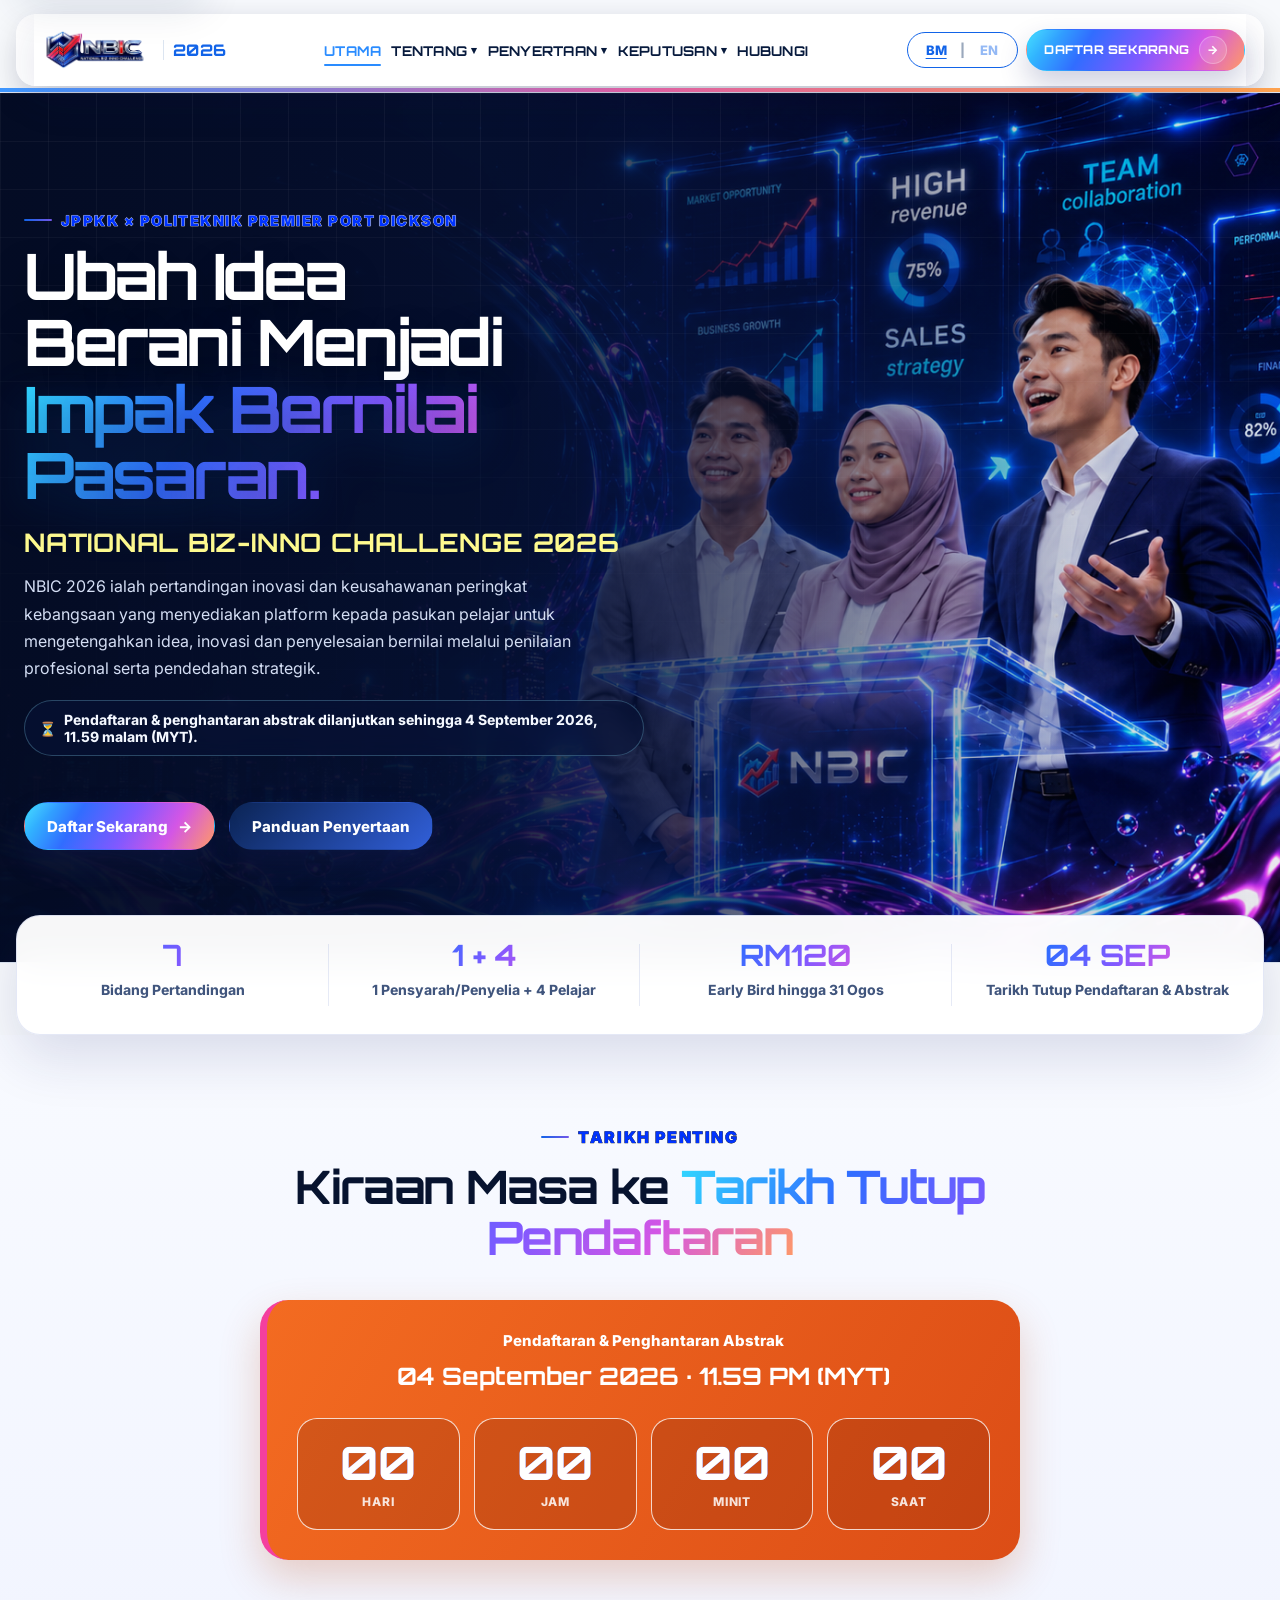
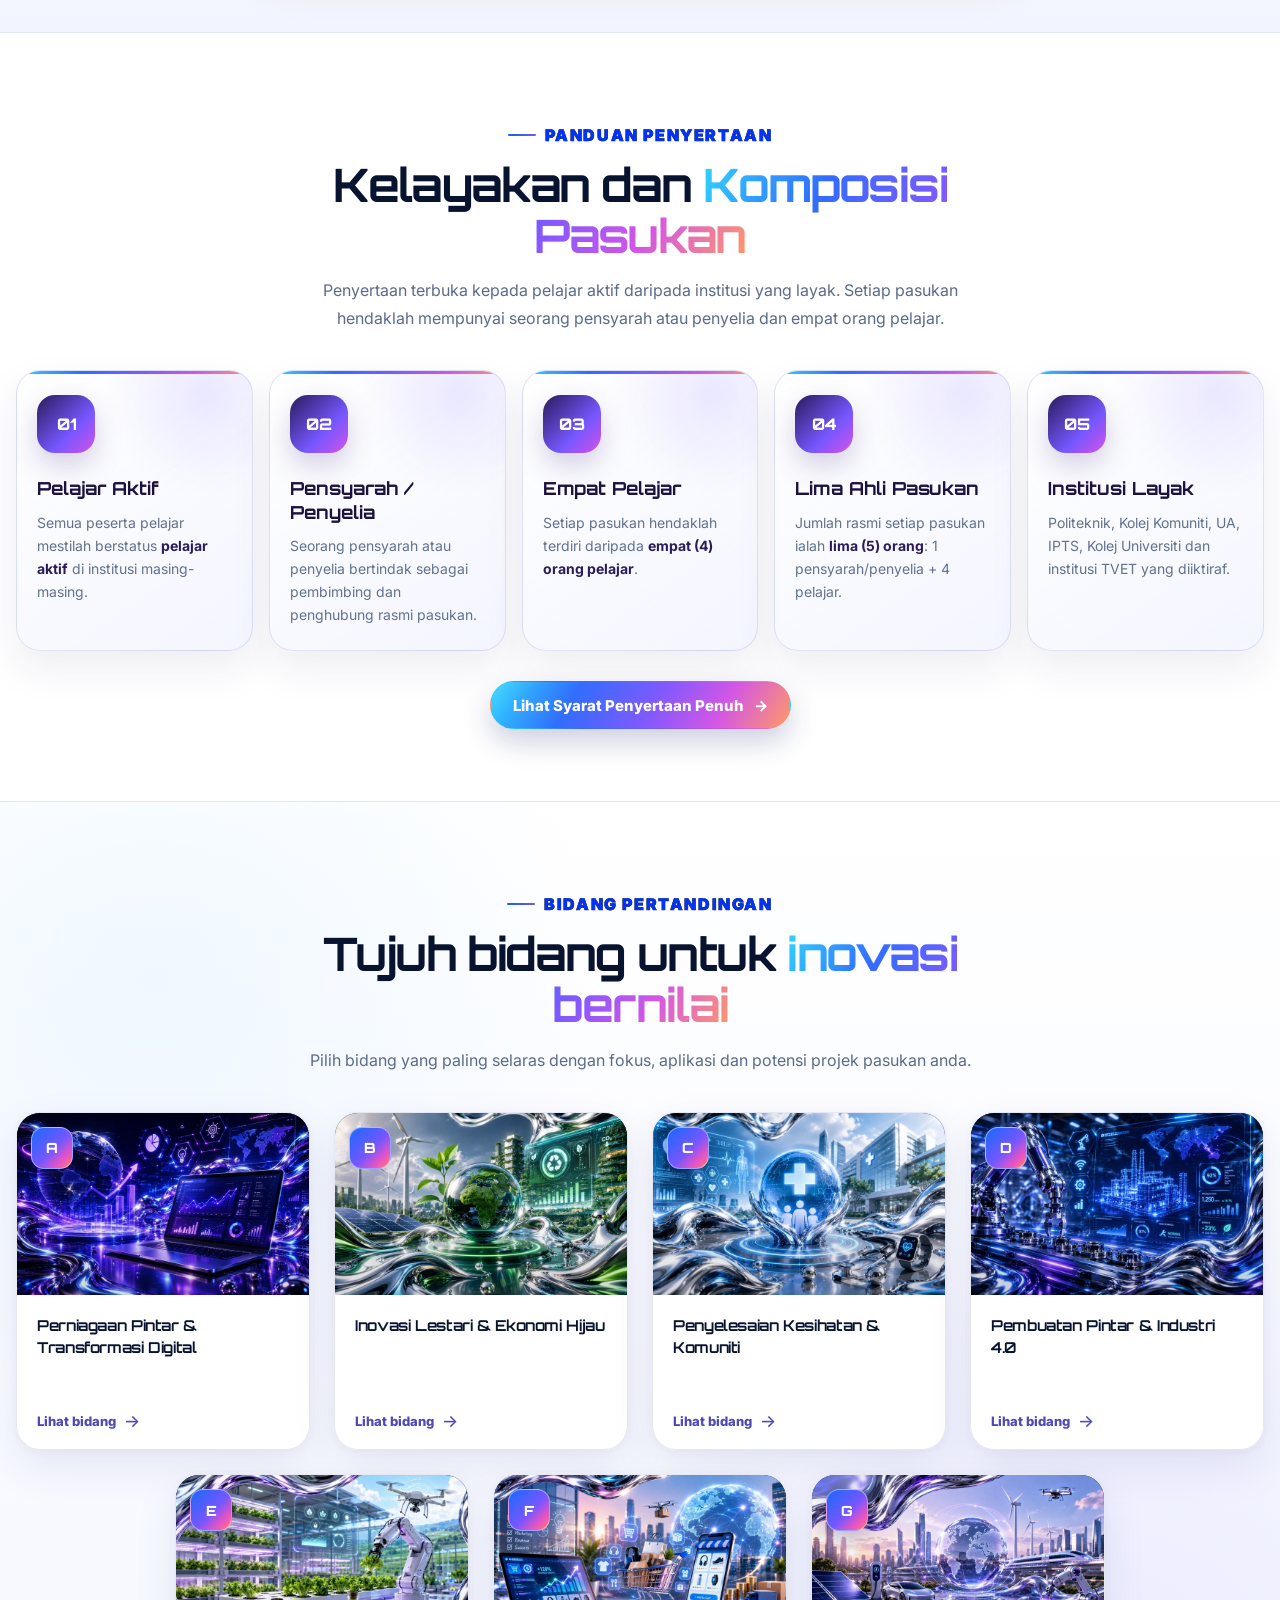
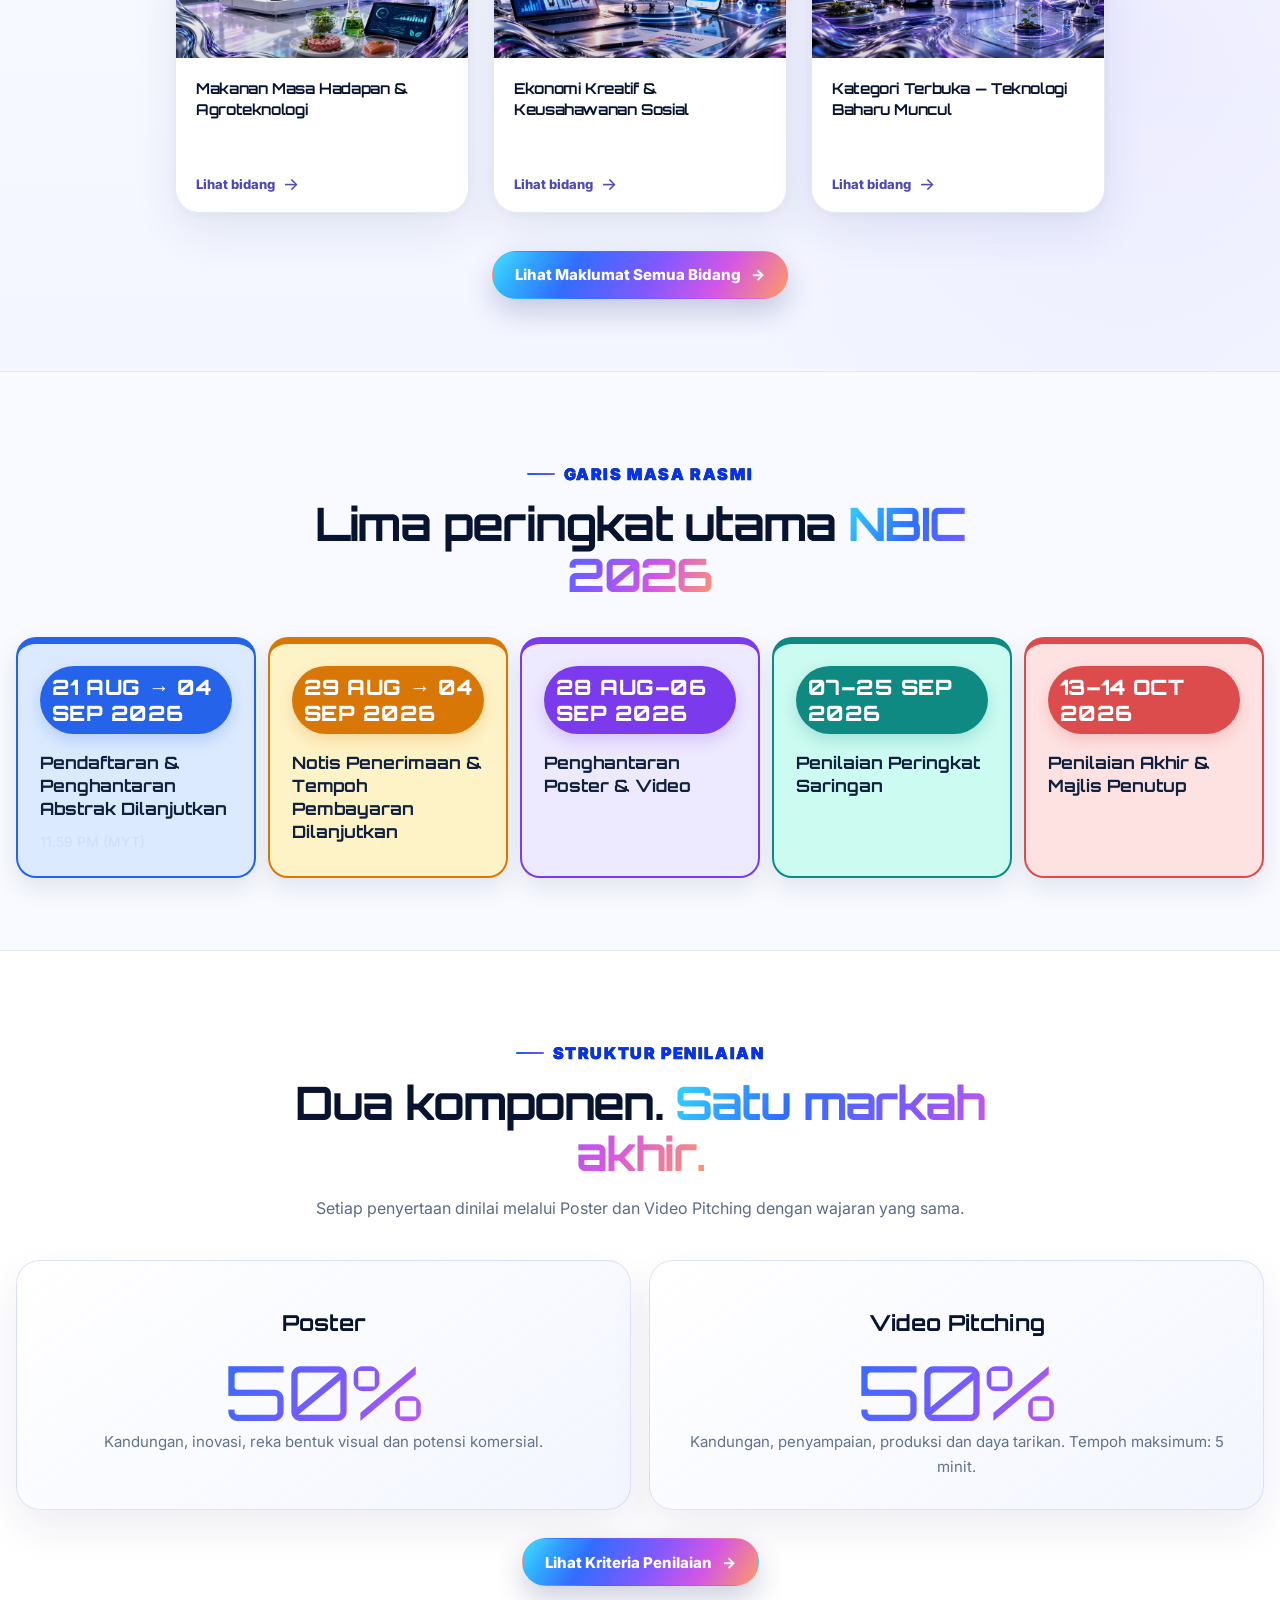
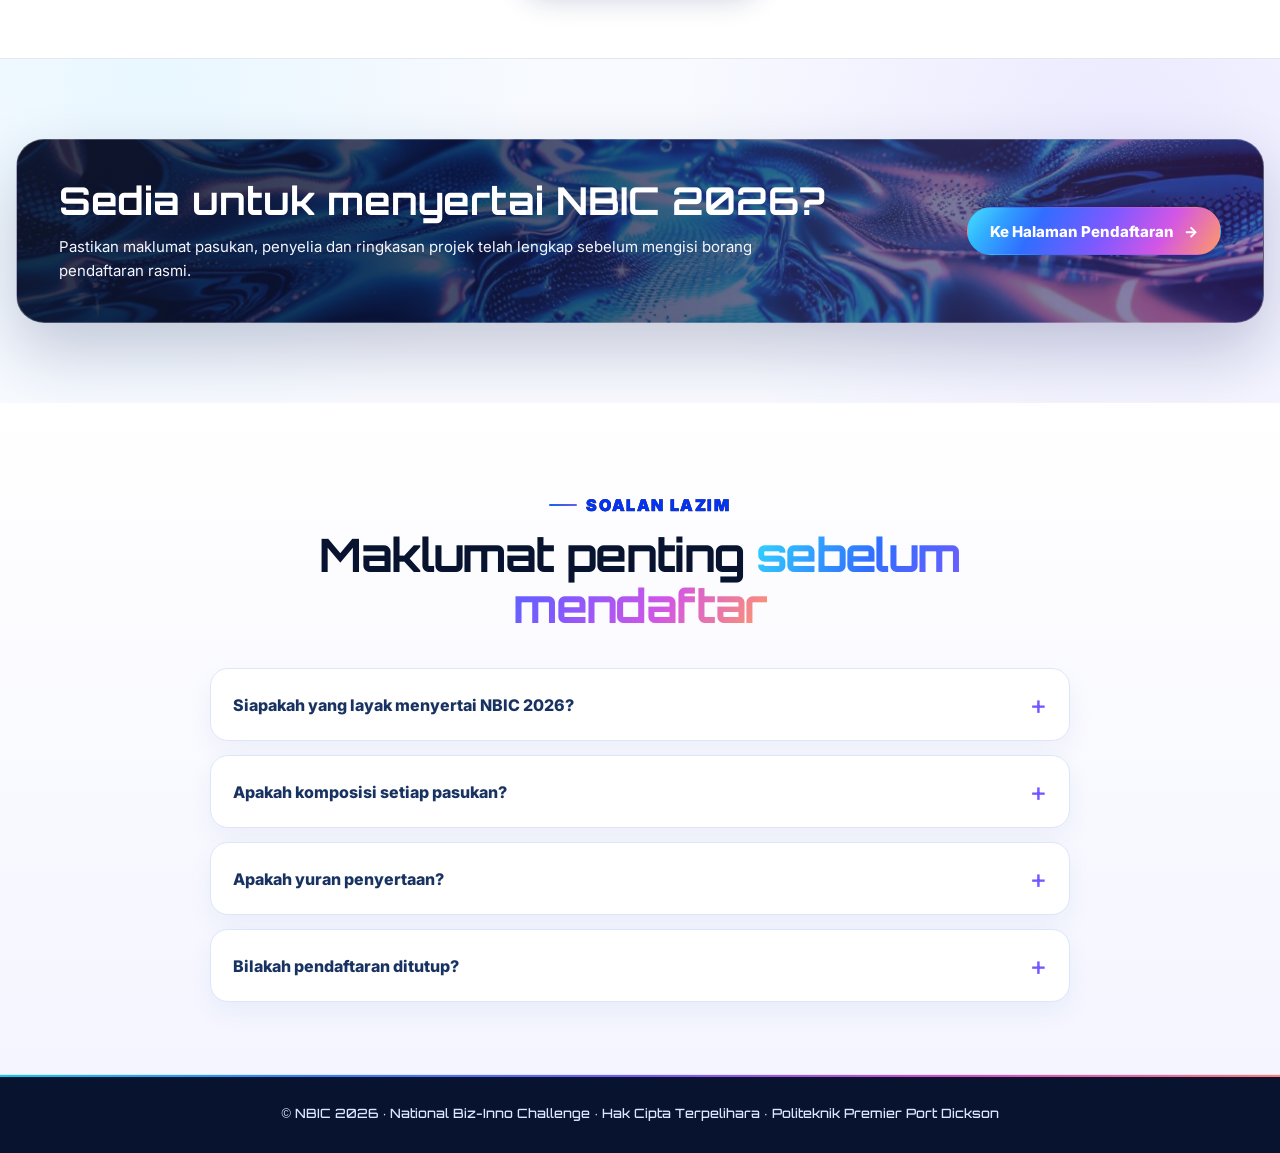
==== index.html @ 966beee1 "Add files via upload" ====
<!DOCTYPE html>

<html data-lang="ms" lang="ms">
<head>
<meta charset="utf-8"/>
<meta content="width=device-width, initial-scale=1" name="viewport"/>
<meta content="#071a3d" name="theme-color"/>
<meta content="National Biz-Inno Challenge 2026 — pertandingan inovasi dan keusahawanan peringkat kebangsaan untuk pasukan pelajar institusi yang layak." name="description"/>
<title>NBIC 2026 | National Biz-Inno Challenge</title>
<link href="assets/images/favicon.ico" rel="icon" type="image/x-icon"/>
<link href="assets/images/favicon-32.png" rel="icon" sizes="32x32" type="image/png"/>
<link href="assets/images/favicon-192.png" rel="icon" sizes="192x192" type="image/png"/>
<link href="assets/images/apple-touch-icon.png" rel="apple-touch-icon"/>
<meta content="website" property="og:type"/>
<meta content="NBIC 2026" property="og:site_name"/>
<meta content="https://nbic2026-ppd.github.io/NBIC-PPD/" property="og:url"/>
<meta content="NBIC 2026 | National Biz-Inno Challenge" property="og:title"/>
<meta content="Pertandingan inovasi dan keusahawanan peringkat kebangsaan untuk pasukan pelajar institusi yang layak." property="og:description"/>
<meta content="https://nbic2026-ppd.github.io/NBIC-PPD/assets/images/hero-students.png" property="og:image"/>
<meta content="summary_large_image" name="twitter:card"/>
<link href="https://fonts.googleapis.com" rel="preconnect"/>
<link crossorigin="" href="https://fonts.gstatic.com" rel="preconnect"/>
<link href="https://fonts.googleapis.com/css2?family=Inter:wght@400;500;600;700;800&amp;family=Orbitron:wght@500;600;700;800&amp;display=swap" rel="stylesheet"/>
<link href="css/styles.css?v=20260806-unified" rel="stylesheet"/>
<link href="css/theme.css?v=20260807-locked-system-v16" rel="stylesheet"/>
<link href="css/homepage-v2.css?v=20260807-home-v4" rel="stylesheet"/>
<link href="css/homepage-bidang-v5.css?v=20260808-bidang-cards" rel="stylesheet"/>
<link href="css/homepage-two-fixes-v8.css?v=20260808-exact-color-fix" rel="stylesheet"/>
<link href="css/nav-footer-final-fix-v1.css?v=20260809-nav-footer-fix" rel="stylesheet"/><link href="css/critical-fixes-rc3.css?v=20260810-payment-qr-rc3" rel="stylesheet"/>
<style>
/* NBIC timeline phase colour system */
.timeline-home-step{--phase:#2563eb;--phase-fill:#dbeafe;border:2px solid var(--phase)!important;border-top-width:7px!important;background:var(--phase-fill)!important;background-image:none!important;box-shadow:0 10px 24px rgba(15,35,70,.10)!important}
.timeline-home-step time{display:inline-flex!important;padding:.48rem .72rem!important;border-radius:999px!important;background:var(--phase)!important;color:#fff!important;box-shadow:0 6px 16px color-mix(in srgb,var(--phase) 22%,transparent)}
.timeline-home-step h3{color:#10213f!important}
.timeline-home-step.phase-registration{--phase:#2563eb;--phase-fill:#dbeafe}
.timeline-home-step.phase-acceptance{--phase:#d97706;--phase-fill:#fef3c7}
.timeline-home-step.phase-submission{--phase:#7c3aed;--phase-fill:#ede9fe}
.timeline-home-step.phase-judging{--phase:#0f8a83;--phase-fill:#ccfbf1}
.timeline-home-step.phase-final{--phase:#dc4c4c;--phase-fill:#fee2e2}
/* Standard countdown: orange panel, white type, fuchsia accent */
.deadline-card{background:linear-gradient(120deg,#f36b21 0%,#dc4d16 100%)!important;border:0!important;border-left:7px solid #f43f9e!important;box-shadow:0 18px 40px rgba(190,69,18,.24)!important}
.deadline-card,.deadline-card *{color:#fff!important}
.deadline-card .deadline-label strong{font-family:'Orbitron',sans-serif!important;color:#fff!important}
.deadline-card .deadline-unit{background:rgba(111,31,8,.22)!important;border:1px solid rgba(255,255,255,.78)!important;box-shadow:none!important}
.deadline-card .deadline-unit strong{font-family:'Orbitron',sans-serif!important;color:#fff!important}
.deadline-card .deadline-unit span{color:#fff!important;opacity:.92}
</style></head>
<body class="inner-page home-page">
<a class="skip-link" href="#main-content">Skip to main content</a>
<header class="site-header">
<div class="container navbar">
<nav aria-label="Primary navigation" class="nav-shell">
<a aria-label="NBIC 2026 home" class="brand" href="index.html">
<div class="brand-badge"><img alt="NBIC 2026 logo" src="assets/images/nbic-logo.png"/></div>
<span class="brand-year">2026</span>
</a>
<button aria-controls="navLinks" aria-expanded="false" aria-label="Open navigation" class="menu-toggle" id="menuToggle" type="button">
<span></span><span></span><span></span>
</button>
<div class="nav-links" id="navLinks">
<a class="active" href="index.html"><span class="lang-en">Home</span><span class="lang-ms">Utama</span></a>
<div class="nav-dropdown">
<button aria-expanded="false" class="nav-dropdown-toggle" type="button"><span class="lang-en">About</span><span class="lang-ms">Tentang</span><span class="caret">▾</span></button>
<div class="nav-dropdown-menu">
<a href="program.html"><span class="lang-en">Programme</span><span class="lang-ms">Program</span></a>
<a href="categories.html"><span class="lang-en">Categories</span><span class="lang-ms">Bidang</span></a>
<a href="timeline.html"><span class="lang-en">Timeline</span><span class="lang-ms">Garis Masa</span></a>
</div>
</div>
<div class="nav-dropdown">
<button aria-expanded="false" class="nav-dropdown-toggle" type="button"><span class="lang-en">Participate</span><span class="lang-ms">Penyertaan</span><span class="caret">▾</span></button>
<div class="nav-dropdown-menu"><a href="participation-guide.html"><span class="lang-en">Participation Guide</span><span class="lang-ms">Panduan Penyertaan</span></a><a href="evaluation.html"><span class="lang-en">Evaluation Criteria</span><span class="lang-ms">Kriteria Penilaian</span></a><a href="registration.html"><span class="lang-en">Registration</span><span class="lang-ms">Pendaftaran</span></a></div>
</div>
<div class="nav-dropdown">
<button aria-expanded="false" class="nav-dropdown-toggle" type="button"><span class="lang-en">Results</span><span class="lang-ms">Keputusan</span><span class="caret">▾</span></button>
<div class="nav-dropdown-menu"><a href="gallery.html"><span class="lang-en">Gallery</span><span class="lang-ms">Galeri</span></a><a href="winners.html"><span class="lang-en">Winners</span><span class="lang-ms">Pemenang</span></a></div>
</div>
<a href="contact.html"><span class="lang-en">Contact</span><span class="lang-ms">Hubungi</span></a>
<div aria-label="Language switcher" class="lang-switch lang-switch-mobile">
<button data-set-lang="ms" type="button">BM</button><span class="sep">|</span><button data-set-lang="en" type="button">EN</button>
</div>
</div>
<div class="nav-actions">
<div class="lang-switch">
<button data-set-lang="ms" type="button">BM</button><span class="sep">|</span><button data-set-lang="en" type="button">EN</button>
</div>
<a class="nav-cta" href="https://forms.gle/xqiHcMK7a9vtpRTu7" rel="noopener" target="_blank">
<span class="lang-en">Register Now</span><span class="lang-ms">Daftar Sekarang</span><span class="arrow">→</span>
</a>
</div>
</nav>
</div>
</header>
<main id="main-content">
<section aria-labelledby="hero-title" class="hero hero-home">
<div class="container hero-inner">
<div class="home-hero-copy reveal">
<p class="eyebrow">JPPKK × POLITEKNIK PREMIER PORT DICKSON</p>
<h1 id="hero-title">
<span class="lang-ms">Ubah Idea Berani Menjadi <em>Impak Bernilai Pasaran.</em></span>
<span class="lang-en">Turn Bold Ideas into <em>Market-Ready Impact.</em></span>
</h1>
<p class="event-name">National Biz-Inno Challenge 2026</p>
<p class="hero-description">
<span class="lang-ms">NBIC 2026 ialah pertandingan inovasi dan keusahawanan peringkat kebangsaan yang menyediakan platform kepada pasukan pelajar untuk mengetengahkan idea, inovasi dan penyelesaian bernilai melalui penilaian profesional serta pendedahan strategik.</span>
<span class="lang-en">NBIC 2026 is a national-level innovation and entrepreneurship competition providing student teams with a platform to present ideas, innovations and value-driven solutions through professional evaluation and strategic exposure.</span>
</p>
<p class="hero-deadline">
<span aria-hidden="true">⏳</span>
<span class="lang-ms">Pendaftaran &amp; penghantaran abstrak dilanjutkan sehingga 4 September 2026, 11.59 malam (MYT).</span>
<span class="lang-en">Registration &amp; abstract submission are extended until 4 September 2026, 11.59 PM (MYT).</span>
</p>
<div class="hero-actions">
<a class="btn-primary" href="https://forms.gle/xqiHcMK7a9vtpRTu7" rel="noopener" target="_blank">
<span class="lang-ms">Daftar Sekarang</span><span class="lang-en">Register Now</span><span aria-hidden="true">→</span>
</a>
<a class="btn-outline-light" href="participation-guide.html">
<span class="lang-ms">Panduan Penyertaan</span><span class="lang-en">Participation Guide</span>
</a>
</div>
</div>
</div>
</section>
<div aria-label="NBIC 2026 programme facts" class="container home-facts-wrap">
<div class="home-facts">
<div class="home-fact"><strong>7</strong><span><span class="lang-ms">Bidang Pertandingan</span><span class="lang-en">Competition Areas</span></span></div>
<div class="home-fact"><strong>1 + 4</strong><span><span class="lang-ms">1 Pensyarah/Penyelia + 4 Pelajar</span><span class="lang-en">1 Lecturer/Supervisor + 4 Students</span></span></div>
<div class="home-fact"><strong>RM120</strong><span><span class="lang-ms">Early Bird hingga 31 Ogos</span><span class="lang-en">Early Bird until 31 Aug</span></span></div>
<div class="home-fact"><strong>04 SEP</strong><span><span class="lang-ms">Tarikh Tutup Pendaftaran &amp; Abstrak</span><span class="lang-en">Registration &amp; Abstract Deadline</span></span></div>
</div>
</div>
<!-- Temporarily hidden because the artwork contains superseded dates. -->
<section class="home-programme-banner-section" aria-label="NBIC 2026 programme banner" hidden>
<div class="container">
<figure class="home-programme-banner reveal">
<img src="assets/images/nbic2026-programme-banner.jpg" alt="NBIC 2026 programme banner showing competition categories, registration fees and important dates"/>
</figure>
</div>
</section>
<section class="section deadline-section" id="deadline">
<div class="container">
<div class="section-title-wrap reveal">
<p class="eyebrow"><span class="lang-ms">Tarikh Penting</span><span class="lang-en">Important Date</span></p>
<h2><span class="lang-ms">Kiraan Masa ke <em>Tarikh Tutup Pendaftaran</em></span><span class="lang-en">Countdown to the <em>Registration Deadline</em></span></h2>
</div>
<div class="deadline-card reveal" data-home-deadline="2026-09-04T23:59:59+08:00">
<div class="deadline-label">
<span class="lang-ms">Pendaftaran &amp; Penghantaran Abstrak</span><span class="lang-en">Registration &amp; Abstract Submission</span>
<strong>04 September 2026 · 11.59 PM (MYT)</strong>
</div>
<div class="deadline-grid">
<div class="deadline-unit"><strong data-count="days">00</strong><span><span class="lang-ms">Hari</span><span class="lang-en">Days</span></span></div>
<div class="deadline-unit"><strong data-count="hours">00</strong><span><span class="lang-ms">Jam</span><span class="lang-en">Hours</span></span></div>
<div class="deadline-unit"><strong data-count="minutes">00</strong><span><span class="lang-ms">Minit</span><span class="lang-en">Minutes</span></span></div>
<div class="deadline-unit"><strong data-count="seconds">00</strong><span><span class="lang-ms">Saat</span><span class="lang-en">Seconds</span></span></div>
</div>
</div>
</div>
</section>
<section class="section about-home" id="eligibility">
<div class="container">
<div class="section-title-wrap reveal">
<p class="eyebrow"><span class="lang-ms">Panduan Penyertaan</span><span class="lang-en">Participation Information</span></p>
<h2><span class="lang-ms">Kelayakan dan <em>Komposisi Pasukan</em></span><span class="lang-en">Eligibility and <em>Team Composition</em></span></h2>
<p><span class="lang-ms">Penyertaan terbuka kepada pelajar aktif daripada institusi yang layak. Setiap pasukan hendaklah mempunyai seorang pensyarah atau penyelia dan empat orang pelajar.</span><span class="lang-en">Participation is open to active students from eligible institutions. Each team must include one lecturer or supervisor and four students.</span></p>
</div>
<div class="participant-people-grid">
<article class="person-hero-card reveal"><div class="person-avatar">01</div><h3><span class="lang-ms">Pelajar Aktif</span><span class="lang-en">Active Student</span></h3><p><span class="lang-ms">Semua peserta pelajar mestilah berstatus <strong>pelajar aktif</strong> di institusi masing-masing.</span><span class="lang-en">All student participants must be <strong>actively enrolled</strong> at their respective institutions.</span></p></article>
<article class="person-hero-card reveal"><div class="person-avatar">02</div><h3><span class="lang-ms">Pensyarah / Penyelia</span><span class="lang-en">Lecturer / Supervisor</span></h3><p><span class="lang-ms">Seorang pensyarah atau penyelia bertindak sebagai pembimbing dan penghubung rasmi pasukan.</span><span class="lang-en">One lecturer or supervisor serves as mentor and the team's official liaison.</span></p></article>
<article class="person-hero-card reveal"><div class="person-avatar">03</div><h3><span class="lang-ms">Empat Pelajar</span><span class="lang-en">Four Students</span></h3><p><span class="lang-ms">Setiap pasukan hendaklah terdiri daripada <strong>empat (4) orang pelajar</strong>.</span><span class="lang-en">Each team shall consist of <strong>four (4) students</strong>.</span></p></article>
<article class="person-hero-card reveal"><div class="person-avatar">04</div><h3><span class="lang-ms">Lima Ahli Pasukan</span><span class="lang-en">Five Team Members</span></h3><p><span class="lang-ms">Jumlah rasmi setiap pasukan ialah <strong>lima (5) orang</strong>: 1 pensyarah/penyelia + 4 pelajar.</span><span class="lang-en">The official team size is <strong>five (5) members</strong>: 1 lecturer/supervisor + 4 students.</span></p></article>
<article class="person-hero-card reveal"><div class="person-avatar">05</div><h3><span class="lang-ms">Institusi Layak</span><span class="lang-en">Eligible Institutions</span></h3><p><span class="lang-ms">Politeknik, Kolej Komuniti, UA, IPTS, Kolej Universiti dan institusi TVET yang diiktiraf.</span><span class="lang-en">Polytechnics, Community Colleges, Public Universities, Private HEIs, University Colleges and recognised TVET institutions.</span></p></article>
</div>
<div style="text-align:center;margin-top:30px"><a class="btn-primary" href="participation-guide.html"><span class="lang-ms">Lihat Syarat Penyertaan Penuh</span><span class="lang-en">View Full Participation Rules</span> →</a></div>
</div>
</section>
<section class="section categories-home" id="categories">
<div class="container">
<div class="section-title-wrap reveal">
<p class="eyebrow">
<span class="lang-ms">Bidang Pertandingan</span>
<span class="lang-en">Competition Areas</span>
</p>
<h2>
<span class="lang-ms">Tujuh bidang untuk <em>inovasi bernilai</em></span>
<span class="lang-en">Seven areas for <em>value-driven innovation</em></span>
</h2>
<p>
<span class="lang-ms">Pilih bidang yang paling selaras dengan fokus, aplikasi dan potensi projek pasukan anda.</span>
<span class="lang-en">Select the area that best aligns with your team's project focus, application and potential.</span>
</p>
</div>
<div class="category-image-grid">
<article class="category-image-card reveal category-a">
<a aria-label="Bidang A: Perniagaan Pintar dan Transformasi Digital" class="category-image-link" href="categories.html">
<div class="category-image-media">
<img alt="Visual Perniagaan Pintar dan Transformasi Digital" height="500" loading="lazy" src="assets/images/bidang/bidang-a-perniagaan-pintar.jpg" width="800"/>
<span class="category-letter">A</span>
</div>
<div class="category-image-content">
<h3>
<span class="lang-ms">Perniagaan Pintar &amp; Transformasi Digital</span>
<span class="lang-en">Smart Business &amp; Digital Transformation</span>
</h3>
<span class="category-view">
<span class="lang-ms">Lihat bidang</span><span class="lang-en">View area</span> <b aria-hidden="true">→</b>
</span>
</div>
</a>
</article>
<article class="category-image-card reveal category-b">
<a aria-label="Bidang B: Inovasi Lestari dan Ekonomi Hijau" class="category-image-link" href="categories.html">
<div class="category-image-media">
<img alt="Visual Inovasi Lestari dan Ekonomi Hijau" height="500" loading="lazy" src="assets/images/bidang/bidang-b-inovasi-lestari.jpg" width="800"/>
<span class="category-letter">B</span>
</div>
<div class="category-image-content">
<h3>
<span class="lang-ms">Inovasi Lestari &amp; Ekonomi Hijau</span>
<span class="lang-en">Sustainable Innovation &amp; Green Economy</span>
</h3>
<span class="category-view">
<span class="lang-ms">Lihat bidang</span><span class="lang-en">View area</span> <b aria-hidden="true">→</b>
</span>
</div>
</a>
</article>
<article class="category-image-card reveal category-c">
<a aria-label="Bidang C: Penyelesaian Kesihatan dan Komuniti" class="category-image-link" href="categories.html">
<div class="category-image-media">
<img alt="Visual Penyelesaian Kesihatan dan Komuniti" height="500" loading="lazy" src="assets/images/bidang/bidang-c-kesihatan-komuniti.jpg" width="800"/>
<span class="category-letter">C</span>
</div>
<div class="category-image-content">
<h3>
<span class="lang-ms">Penyelesaian Kesihatan &amp; Komuniti</span>
<span class="lang-en">Healthcare &amp; Community Solutions</span>
</h3>
<span class="category-view">
<span class="lang-ms">Lihat bidang</span><span class="lang-en">View area</span> <b aria-hidden="true">→</b>
</span>
</div>
</a>
</article>
<article class="category-image-card reveal category-d">
<a aria-label="Bidang D: Pembuatan Pintar dan Industri 4.0" class="category-image-link" href="categories.html">
<div class="category-image-media">
<img alt="Visual Pembuatan Pintar dan Industri 4.0" height="500" loading="lazy" src="assets/images/bidang/bidang-d-industri-4.jpg" width="800"/>
<span class="category-letter">D</span>
</div>
<div class="category-image-content">
<h3>
<span class="lang-ms">Pembuatan Pintar &amp; Industri 4.0</span>
<span class="lang-en">Smart Manufacturing &amp; Industry 4.0</span>
</h3>
<span class="category-view">
<span class="lang-ms">Lihat bidang</span><span class="lang-en">View area</span> <b aria-hidden="true">→</b>
</span>
</div>
</a>
</article>
<article class="category-image-card reveal category-e">
<a aria-label="Bidang E: Makanan Masa Hadapan dan Agroteknologi" class="category-image-link" href="categories.html">
<div class="category-image-media">
<img alt="Visual Makanan Masa Hadapan dan Agroteknologi" height="500" loading="lazy" src="assets/images/bidang/bidang-e-makanan-agroteknologi.jpg" width="800"/>
<span class="category-letter">E</span>
</div>
<div class="category-image-content">
<h3>
<span class="lang-ms">Makanan Masa Hadapan &amp; Agroteknologi</span>
<span class="lang-en">Future Food &amp; Agrotechnology</span>
</h3>
<span class="category-view">
<span class="lang-ms">Lihat bidang</span><span class="lang-en">View area</span> <b aria-hidden="true">→</b>
</span>
</div>
</a>
</article>
<article class="category-image-card reveal category-f">
<a aria-label="Bidang F: Ekonomi Kreatif dan Keusahawanan Sosial" class="category-image-link" href="categories.html">
<div class="category-image-media">
<img alt="Visual Ekonomi Kreatif dan Keusahawanan Sosial" height="500" loading="lazy" src="assets/images/bidang/bidang-f-ekonomi-kreatif.jpg" width="800"/>
<span class="category-letter">F</span>
</div>
<div class="category-image-content">
<h3>
<span class="lang-ms">Ekonomi Kreatif &amp; Keusahawanan Sosial</span>
<span class="lang-en">Creative Economy &amp; Social Entrepreneurship</span>
</h3>
<span class="category-view">
<span class="lang-ms">Lihat bidang</span><span class="lang-en">View area</span> <b aria-hidden="true">→</b>
</span>
</div>
</a>
</article>
<article class="category-image-card reveal category-g">
<a aria-label="Bidang G: Kategori Terbuka, Teknologi Baharu Muncul" class="category-image-link" href="categories.html">
<div class="category-image-media">
<img alt="Visual Kategori Terbuka dan Teknologi Baharu Muncul" height="500" loading="lazy" src="assets/images/bidang/bidang-g-teknologi-baharu.jpg" width="800"/>
<span class="category-letter">G</span>
</div>
<div class="category-image-content">
<h3>
<span class="lang-ms">Kategori Terbuka — Teknologi Baharu Muncul</span>
<span class="lang-en">Open Category — Emerging Technologies</span>
</h3>
<span class="category-view">
<span class="lang-ms">Lihat bidang</span><span class="lang-en">View area</span> <b aria-hidden="true">→</b>
</span>
</div>
</a>
</article>
</div>
<div class="category-section-action reveal">
<a class="btn-primary" href="categories.html">
<span class="lang-ms">Lihat Maklumat Semua Bidang</span>
<span class="lang-en">View All Competition Areas</span>
<span aria-hidden="true">→</span>
</a>
</div>
</div>
</section>
<section class="section timeline-home" id="key-dates">
<div class="container">
<div class="section-title-wrap reveal">
<p class="eyebrow"><span class="lang-ms">Garis Masa Rasmi</span><span class="lang-en">Official Timeline</span></p>
<h2><span class="lang-ms">Lima peringkat utama <em>NBIC 2026</em></span><span class="lang-en">Five key stages of <em>NBIC 2026</em></span></h2>
</div>
<div class="timeline-home-grid">
<article class="timeline-home-step phase-registration"><time>21 AUG → 04 SEP 2026</time><h3><span class="lang-ms">Pendaftaran &amp; Penghantaran Abstrak Dilanjutkan</span><span class="lang-en">Registration &amp; Abstract Submission Extended</span></h3><p>11.59 PM (MYT)</p></article>
<article class="timeline-home-step phase-acceptance"><time>29 AUG → 04 SEP 2026</time><h3><span class="lang-ms">Notis Penerimaan &amp; Tempoh Pembayaran Dilanjutkan</span><span class="lang-en">Acceptance Notice &amp; Payment Period Extended</span></h3></article>
<article class="timeline-home-step phase-submission"><time>28 AUG–06 SEP 2026</time><h3><span class="lang-ms">Penghantaran Poster &amp; Video</span><span class="lang-en">Poster &amp; Video Submission</span></h3></article>
<article class="timeline-home-step phase-judging"><time>07–25 SEP 2026</time><h3><span class="lang-ms">Penilaian Peringkat Saringan</span><span class="lang-en">Preliminary Round Judging</span></h3></article>
<article class="timeline-home-step phase-final"><time>13–14 OCT 2026</time><h3><span class="lang-ms">Penilaian Akhir &amp; Majlis Penutup</span><span class="lang-en">Final Judging &amp; Closing Ceremony</span></h3></article>
</div>
</div>
</section>
<section class="section evaluation-home" id="evaluation">
<div class="container">
<div class="section-title-wrap reveal">
<p class="eyebrow"><span class="lang-ms">Struktur Penilaian</span><span class="lang-en">Evaluation Structure</span></p>
<h2><span class="lang-ms">Dua komponen. <em>Satu markah akhir.</em></span><span class="lang-en">Two components. <em>One final score.</em></span></h2>
<p><span class="lang-ms">Setiap penyertaan dinilai melalui Poster dan Video Pitching dengan wajaran yang sama.</span><span class="lang-en">Each entry is evaluated through Poster and Video Pitching with equal weighting.</span></p>
</div>
<div class="formal-grid two">
<article class="formal-card score-card reveal"><h3>Poster</h3><span class="score-value">50%</span><p><span class="lang-ms">Kandungan, inovasi, reka bentuk visual dan potensi komersial.</span><span class="lang-en">Content, innovation, visual design and commercial potential.</span></p></article>
<article class="formal-card score-card reveal"><h3>Video Pitching</h3><span class="score-value">50%</span><p><span class="lang-ms">Kandungan, penyampaian, produksi dan daya tarikan. Tempoh maksimum: 5 minit.</span><span class="lang-en">Content, delivery, production and audience appeal. Maximum duration: 5 minutes.</span></p></article>
</div>
<div style="text-align:center;margin-top:28px"><a class="btn-primary" href="evaluation.html"><span class="lang-ms">Lihat Kriteria Penilaian</span><span class="lang-en">View Evaluation Criteria</span> →</a></div>
</div>
</section>
<section class="home-register-cta">
<div class="container">
<div class="home-register-panel reveal">
<div>
<h2><span class="lang-ms">Sedia untuk menyertai NBIC 2026?</span><span class="lang-en">Ready to participate in NBIC 2026?</span></h2>
<p><span class="lang-ms">Pastikan maklumat pasukan, penyelia dan ringkasan projek telah lengkap sebelum mengisi borang pendaftaran rasmi.</span><span class="lang-en">Ensure your team information, supervisor details and project summary are complete before submitting the official registration form.</span></p>
</div>
<a class="btn-primary" href="https://forms.gle/xqiHcMK7a9vtpRTu7" rel="noopener" target="_blank"><span class="lang-ms">Ke Halaman Pendaftaran</span><span class="lang-en">Open Registration Form</span> →</a>
</div>
</div>
</section>
<section class="section home-faq" id="faq">
<div class="container">
<div class="section-title-wrap reveal">
<p class="eyebrow"><span class="lang-ms">Soalan Lazim</span><span class="lang-en">Frequently Asked Questions</span></p>
<h2><span class="lang-ms">Maklumat penting <em>sebelum mendaftar</em></span><span class="lang-en">Important information <em>before registration</em></span></h2>
</div>
<div class="home-faq-list">
<details class="home-faq-item"><summary><span class="lang-ms">Siapakah yang layak menyertai NBIC 2026?</span><span class="lang-en">Who is eligible to participate in NBIC 2026?</span></summary><div class="home-faq-answer"><span class="lang-ms">Pelajar aktif daripada Politeknik Malaysia, Kolej Komuniti, Universiti Awam, IPTS, Kolej Universiti dan institusi TVET yang diiktiraf, tertakluk kepada syarat rasmi.</span><span class="lang-en">Active students from Malaysian Polytechnics, Community Colleges, Public Universities, Private HEIs, University Colleges and recognised TVET institutions, subject to the official rules.</span></div></details>
<details class="home-faq-item"><summary><span class="lang-ms">Apakah komposisi setiap pasukan?</span><span class="lang-en">What is the required team composition?</span></summary><div class="home-faq-answer"><span class="lang-ms">Satu (1) pensyarah/penyelia dan empat (4) orang pelajar; jumlah lima (5) orang setiap pasukan.</span><span class="lang-en">One (1) lecturer/supervisor and four (4) students; five (5) members in total.</span></div></details>
<details class="home-faq-item"><summary><span class="lang-ms">Apakah yuran penyertaan?</span><span class="lang-en">What are the registration fees?</span></summary><div class="home-faq-answer"><span class="lang-ms">Yuran Penyertaan: RM120 bagi Pendaftaran Awal (Early Bird) sehingga 31 Ogos 2026; RM150 bagi pendaftaran dari 1 hingga 4 September 2026. Terbuka kepada semua IPTA/IPTS.</span><span class="lang-en">Participation Fee: RM120 for Early Bird registration on or before 31 August 2026; RM150 for registrations made from 1 to 4 September 2026. Open to all IPTA/IPTS.</span></div></details>
<details class="home-faq-item"><summary><span class="lang-ms">Bilakah pendaftaran ditutup?</span><span class="lang-en">When does registration close?</span></summary><div class="home-faq-answer"><span class="lang-ms">Pendaftaran dan penghantaran abstrak dilanjutkan sehingga 4 September 2026, jam 11.59 malam (MYT).</span><span class="lang-en">Registration and abstract submission are extended until 4 September 2026 at 11.59 PM (MYT).</span></div></details>
</div>
</div>
</section>
</main>
<footer class="site-footer nbic-minimal-footer">
<div class="nbic-footer-line">© NBIC 2026 · National Biz-Inno Challenge · Hak Cipta Terpelihara · Politeknik Premier Port Dickson</div>
</footer>
<script src="js/script.js?v=20260807-menu-fix"></script>
<script src="js/mobile-nav-fix.js?v=20260807-menu-fix"></script>
<script src="js/homepage-countdown.js?v=20260807-home-v2"></script>
</body>
</html>
---- css/styles.css ----
/* ===== Shared global resets ===== */
html{scroll-behavior:smooth;background:var(--page);overflow-x:hidden;scroll-padding-top:112px;}

/* ===== Shared language toggle (data-lang attribute on <html>) ===== */
.lang-en{display:none!important}
html[data-lang="en"] .lang-ms{display:none!important}
html[data-lang="en"] .lang-en{display:inline!important}
.lang-ms{display:none!important}
html[data-lang="ms"] .lang-en{display:none!important}
html[data-lang="ms"] .lang-ms{display:inline!important}

/* ===== Shared site chrome (header/nav/footer/base) below — every page, including the homepage, now carries body.inner-page ===== */
/* ===== Shared page components (nav, hero bands, cards, footer) — scoped to body.inner-page ===== */
@import url("https://fonts.googleapis.com/css2?family=Inter:wght@400;500;600;700;800&family=Orbitron:wght@500;600;700;800&display=swap");

:root{
  --navy:#071a3d;
  --navy-2:#0d2f6f;
  --blue:#1264e8;
  --blue-2:#2a8cff;
  --cyan:#15b8d6;
  --violet:#7357e8;
  --orange:#f07848;
  --gold:#e9aa35;
  --green:#1d9b77;
  --ink:#10213f;
  --muted:#60708c;
  --line:#dce5f1;
  --line-dark:#c8d4e4;
  --white:#ffffff;
  --page:#f7f9fc;
  --soft-blue:#edf5ff;
  --soft-cyan:#ecfbfd;
  --soft-violet:#f2efff;
  --soft-orange:#fff3ee;
  --soft-gold:#fff8e8;
  --soft-green:#edf9f5;
  --shadow-sm:0 8px 24px rgba(19,43,84,.08);
  --shadow-md:0 18px 44px rgba(19,43,84,.12);
  --shadow-lg:0 30px 70px rgba(7,26,61,.18);
  --radius-sm:14px;
  --radius-md:20px;
  --radius-lg:28px;
  --header-height:82px;
}
body.inner-page *{box-sizing:border-box}
body.inner-page{
  margin:0;
  min-width:320px;
  font-family:Inter,ui-sans-serif,system-ui,-apple-system,BlinkMacSystemFont,"Segoe UI",sans-serif;
  color:var(--ink);
  background:var(--page);
  overflow-x:hidden;
}
body.inner-page a{color:inherit;text-decoration:none}
body.inner-page img{display:block;max-width:100%}
body.inner-page button{font:inherit}
body.inner-page .container{width:min(100% - 48px,1280px);margin-inline:auto}
body.inner-page .site-header{
  position:sticky;
  top:0;
  z-index:200;
  background:var(--page);
  padding:14px 0 6px;
}
body.inner-page .site-header::after{
  content:"";
  position:absolute;
  left:0;
  right:0;
  bottom:0;
  height:4px;
  background:linear-gradient(90deg,#2a8cff,#e0529c,#ff9a3d);
}
body.inner-page .navbar{
  background:rgba(255,255,255,.98);
  border-radius:20px;
  padding:0 18px;
  box-shadow:0 14px 32px rgba(9,20,45,.14);
  -webkit-backdrop-filter:blur(8px);
  backdrop-filter:blur(8px);
}
body.inner-page .nav-shell{
  min-height:var(--header-height);
  display:grid;
  grid-template-columns:148px minmax(0,1fr) auto;
  align-items:center;
  gap:12px;
}
body.inner-page .brand{
  display:inline-flex;
  align-items:center;
  min-width:0;
}
body.inner-page .brand-badge{
  width:132px;
  height:46px;
  display:flex;
  align-items:center;
  justify-content:flex-start;
  overflow:hidden;
}
body.inner-page .brand-badge img{width:100%;height:100%;object-fit:contain;object-position:left center}
body.inner-page .brand-year{
  margin-left:8px;
  padding-left:9px;
  border-left:1.5px solid var(--line);
  font-family:Orbitron,Inter,sans-serif;
  font-weight:800;
  font-size:16px;
  letter-spacing:.02em;
  color:var(--blue);
  white-space:nowrap;
}
body.inner-page .footer-year{
  font-family:Orbitron,sans-serif;
  font-weight:700;
  font-size:19px;
  letter-spacing:.02em;
  color:var(--blue);
  white-space:nowrap;
}
body.inner-page .nav-links{display:flex;align-items:center;justify-content:center;gap:10px;min-width:0}
body.inner-page .nav-links a{
  position:relative;
  padding:10px 0;
  color:var(--navy);
  font-family:Orbitron,Inter,sans-serif;
  font-size:13.5px;
  font-weight:700;
  letter-spacing:.02em;
  text-transform:uppercase;
  white-space:nowrap;
  transition:color .2s ease;
}
body.inner-page .nav-links a::after{
  content:"";
  position:absolute;
  left:50%;
  right:50%;
  bottom:3px;
  height:2px;
  border-radius:99px;
  background:#2a8cff;
  transition:left .2s ease,right .2s ease;
}
body.inner-page .nav-links a:hover, body.inner-page .nav-links a.active{color:#2a8cff}
body.inner-page .nav-links a:hover::after, body.inner-page .nav-links a.active::after{left:0;right:0}
body.inner-page .nav-dropdown{position:relative}
body.inner-page .nav-dropdown-toggle{
  position:relative;
  display:inline-flex;
  align-items:center;
  gap:4px;
  padding:10px 0;
  border:0;
  background:none;
  color:var(--navy);
  font-family:Orbitron,Inter,sans-serif;
  font-size:13.5px;
  font-weight:700;
  letter-spacing:.02em;
  text-transform:uppercase;
  white-space:nowrap;
  cursor:pointer;
  transition:color .2s ease;
}
body.inner-page .nav-dropdown-toggle .caret{font-size:11px;line-height:1;transition:transform .2s ease}
body.inner-page .nav-dropdown-toggle::after{
  content:"";
  position:absolute;
  left:50%;
  right:50%;
  bottom:3px;
  height:2px;
  border-radius:99px;
  background:#2a8cff;
  transition:left .2s ease,right .2s ease;
}
body.inner-page .nav-dropdown:hover .nav-dropdown-toggle, body.inner-page .nav-dropdown.open .nav-dropdown-toggle, body.inner-page .nav-dropdown-toggle.active{color:#2a8cff}
body.inner-page .nav-dropdown:hover .nav-dropdown-toggle::after, body.inner-page .nav-dropdown.open .nav-dropdown-toggle::after, body.inner-page .nav-dropdown-toggle.active::after{left:0;right:0}
body.inner-page .nav-dropdown:hover .nav-dropdown-toggle .caret, body.inner-page .nav-dropdown.open .nav-dropdown-toggle .caret{transform:rotate(180deg)}
body.inner-page .nav-dropdown-menu{
  position:absolute;
  top:100%;
  left:50%;
  transform:translate(-50%,6px);
  min-width:232px;
  margin-top:10px;
  padding:8px;
  border:1px solid var(--line);
  border-radius:16px;
  background:#fff;
  box-shadow:var(--shadow-md);
  opacity:0;
  visibility:hidden;
  transition:opacity .18s ease,transform .18s ease,visibility .18s;
  z-index:220;
}
body.inner-page .nav-dropdown:hover .nav-dropdown-menu, body.inner-page .nav-dropdown.open .nav-dropdown-menu{opacity:1;visibility:visible;transform:translate(-50%,0)}
body.inner-page .nav-dropdown-menu a{
  position:relative;
  display:block;
  padding:10px 13px;
  border-radius:10px;
  color:#43526e;
  font-size:17.5px;
  font-weight:700;
  white-space:nowrap;
}
body.inner-page .nav-dropdown-menu a::after{display:none}
body.inner-page .nav-dropdown-menu a:hover, body.inner-page .nav-dropdown-menu a.active{background:var(--soft-blue);color:var(--blue)}
body.inner-page .nav-actions{display:flex;align-items:center;gap:8px}
body.inner-page .lang-switch{
  height:36px;
  padding:0 10px;
  display:flex;
  align-items:center;
  gap:6px;
  border:1.5px solid var(--blue);
  border-radius:999px;
  background:transparent;
  color:var(--blue);
  font-size:13px;
  font-weight:800;
  letter-spacing:.02em;
}
body.inner-page .lang-switch button{border:0;background:none;color:inherit;padding:0;cursor:pointer;font-weight:800;opacity:.45}
body.inner-page .lang-switch button.active{opacity:1;text-decoration:underline;text-underline-offset:3px}
body.inner-page .lang-switch .sep{color:#9aa8bc}
body.inner-page .lang-switch-mobile{display:none}
body.inner-page .nav-cta, body.inner-page .btn-primary, body.inner-page .btn-accent{
  position:relative;
  min-height:46px;
  display:inline-flex;
  align-items:center;
  justify-content:center;
  gap:11px;
  padding:0 20px;
  overflow:hidden;
  border-radius:999px;
  color:#fff;
  font-weight:800;
  background:linear-gradient(135deg,var(--blue-2),var(--blue) 55%,var(--violet));
  box-shadow:0 12px 26px rgba(18,100,232,.22),inset 0 1px 0 rgba(255,255,255,.35),inset 0 -10px 16px rgba(7,26,61,.18);
  transition:transform .2s ease,box-shadow .2s ease;
}
body.inner-page .nav-cta{
  border:0;
  font-family:Orbitron,Inter,sans-serif;
  letter-spacing:.02em;
  text-transform:uppercase;
  font-size:13px;
  min-height:40px;
  padding:0 14px;
  gap:7px;
}
body.inner-page .nav-cta::before, body.inner-page .btn-primary::before, body.inner-page .btn-accent::before{
  content:"";
  position:absolute;
  left:-30%;
  top:-140%;
  width:60%;
  height:280%;
  background:linear-gradient(120deg,rgba(255,255,255,.5),rgba(255,255,255,0) 65%);
  transform:rotate(20deg);
  pointer-events:none;
}
body.inner-page .nav-cta:hover, body.inner-page .btn-primary:hover, body.inner-page .btn-accent:hover{transform:translateY(-2px);box-shadow:0 16px 30px rgba(18,100,232,.3),inset 0 1px 0 rgba(255,255,255,.4),inset 0 -10px 16px rgba(7,26,61,.2)}
body.inner-page .cta-band .btn-primary::before{background:linear-gradient(120deg,rgba(18,100,232,.14),rgba(255,255,255,0) 65%)}
body.inner-page .arrow, body.inner-page .btn-icon{
  width:28px;
  height:28px;
  flex:none;
  display:grid;
  place-items:center;
  border-radius:50%;
  background:rgba(255,255,255,.15);
  border:1px solid rgba(255,255,255,.25);
}
body.inner-page .menu-toggle{
  display:none;
  width:42px;
  height:42px;
  border:1px solid var(--line);
  border-radius:12px;
  background:#fff;
  align-items:center;
  justify-content:center;
  flex-direction:column;
  gap:5px;
  cursor:pointer;
}
body.inner-page .menu-toggle span{width:20px;height:2px;border-radius:99px;background:var(--navy)}
body.inner-page .hero-home{
  position:relative;
  min-height:408px;
  display:flex;
  align-items:center;
  background:
    linear-gradient(90deg,#ffffff 0%,#ffffff 40%,rgba(255,255,255,0) 52%),
    url('../assets/images/hero-cityscape.png') 76% center/cover no-repeat;
  overflow:hidden;
  border-bottom:1px solid var(--line);
}
body.inner-page .hero-home::after{
  content:"";
  position:absolute;
  left:0;
  right:0;
  bottom:0;
  height:5px;
  background:linear-gradient(90deg,var(--blue),var(--cyan),var(--violet),var(--orange));
}
body.inner-page .hero-home .container{position:relative;z-index:1}
body.inner-page .hero-split-grid{
  min-height:388px;
  display:flex;
  align-items:center;
}
body.inner-page .hero-copy{padding:44px 0 48px;max-width:760px}
body.inner-page .hero-label{
  display:flex;
  align-items:center;
  flex-wrap:wrap;
  gap:10px;
  margin-bottom:12px;
  color:var(--blue);
  font-family:Orbitron,Inter,sans-serif;
  font-size:14.5px;
  font-weight:800;
  letter-spacing:.09em;
  text-transform:uppercase;
}
body.inner-page .hero-label .dot{width:5px;height:5px;border-radius:50%;background:var(--orange)}
body.inner-page .hero-title-v2{
  margin:0;
  max-width:760px;
  color:var(--navy);
  font-family:Orbitron,Inter,sans-serif;
  font-size:clamp(34px,4.28vw,62px);
  line-height:1.01;
  letter-spacing:-.045em;
  font-weight:800;
}
body.inner-page .hero-title-v2 em, body.inner-page .page-hero-panel h1 em{
  font-style:normal;
  background:linear-gradient(135deg,var(--blue),var(--violet) 60%,var(--orange));
  -webkit-background-clip:text;
  background-clip:text;
  color:transparent;
}
body.inner-page .hero-sub{
  max-width:620px;
  margin:16px 0 0;
  color:#50617e;
  font-size:24px;
  line-height:1.75;
}
body.inner-page .hero-actions{display:flex;align-items:center;gap:14px;flex-wrap:wrap;margin-top:22px}
body.inner-page .btn-outline-light, body.inner-page .btn-secondary{
  min-height:46px;
  display:inline-flex;
  align-items:center;
  justify-content:center;
  padding:0 20px;
  border-radius:999px;
  border:1px solid var(--line-dark);
  background:#fff;
  color:var(--navy);
  font-weight:800;
  box-shadow:var(--shadow-sm);
  transition:transform .2s ease,border-color .2s ease,background .2s ease;
}
body.inner-page .btn-outline-light:hover, body.inner-page .btn-secondary:hover{transform:translateY(-2px);border-color:#aabbd2;background:#f8fbff}
body.inner-page .hero-checks{
  list-style:none;
  display:grid;
  grid-template-columns:repeat(3,minmax(0,1fr));
  gap:14px;
  margin:22px 0 0;
  padding:0;
  border-top:0;
  max-width:100%;
}
body.inner-page .hero-checks li{
  display:flex;
  align-items:flex-start;
  gap:10px;
  padding:16px 17px;
  border:1px solid var(--line);
  border-radius:16px;
  background:#fff;
  box-shadow:var(--shadow-sm);
  color:#53647f;
  font-size:17.5px;
  line-height:1.6;
  transition:transform .2s ease,box-shadow .2s ease;
}
body.inner-page .hero-checks li:hover{transform:translateY(-3px);box-shadow:var(--shadow-md)}
body.inner-page .hero-checks .tick{
  width:21px;
  height:21px;
  flex:none;
  display:grid;
  place-items:center;
  border-radius:50%;
  background:var(--soft-blue);
  color:var(--blue);
  font-size:13px;
  font-weight:900;
}
body.inner-page .hero-band{display:none}
body.inner-page .hero-support-section{
  position:relative;
  padding:26px 0 52px;
  background:#fff;
  border-bottom:1px solid var(--line);
}
body.inner-page .deadline-panel{
  display:grid;
  grid-template-columns:minmax(230px,1fr) auto;
  align-items:center;
  gap:24px;
  margin-top:0;
  margin-bottom:20px;
  padding:20px 26px;
  border-radius:22px;
  color:#fff;
  background:linear-gradient(115deg,#ff8b2b 0%,#ff6b2f 48%,#ff8f44 100%);
  box-shadow:0 24px 48px rgba(255,107,47,.28);
}
body.inner-page .deadline-panel .band-copy strong{
  display:block;
  margin-bottom:5px;
  font-family:Orbitron,Inter,sans-serif;
  font-size:18px;
  letter-spacing:.06em;
  text-transform:uppercase;
}
body.inner-page .deadline-panel .band-copy>span{color:#fff3e7;font-size:18px}
body.inner-page .countdown{display:flex;align-items:center;gap:10px}
body.inner-page .count-unit{
  min-width:74px;
  padding:11px 12px;
  text-align:center;
  border-radius:16px;
  background:linear-gradient(160deg,rgba(255,255,255,.32),rgba(255,255,255,.08));
  border:1px solid rgba(255,255,255,.28);
  box-shadow:inset 0 1px 0 rgba(255,255,255,.4),inset 0 -8px 14px rgba(0,0,0,.08);
}
body.inner-page .count-unit strong{display:block;color:#fff;font-family:Orbitron,Inter,sans-serif;font-size:26px;line-height:1;text-shadow:0 1px 0 rgba(255,255,255,.3),0 2px 10px rgba(0,0,0,.15)}
body.inner-page .count-unit span{display:block;margin-top:4px;color:#fff7ef;font-size:13px;font-weight:700;text-transform:uppercase;letter-spacing:.06em}
body.inner-page .feature-strip{display:grid;grid-template-columns:repeat(4,minmax(0,1fr));gap:16px}
body.inner-page .feature-card{
  position:relative;
  min-height:170px;
  display:grid;
  grid-template-columns:56px 1fr;
  align-content:start;
  gap:15px;
  padding:24px;
  border:1px solid transparent;
  border-radius:22px;
  overflow:hidden;
  box-shadow:var(--shadow-sm);
  transition:transform .2s ease,box-shadow .2s ease;
}
body.inner-page .feature-card:hover{transform:translateY(-4px);box-shadow:var(--shadow-md)}
body.inner-page .feature-card:nth-child(1){background:var(--soft-blue);border-color:#cfe2ff}
body.inner-page .feature-card:nth-child(2){background:var(--soft-cyan);border-color:#c8eef3}
body.inner-page .feature-card:nth-child(3){background:var(--soft-violet);border-color:#ddd4ff}
body.inner-page .feature-card:nth-child(4){background:var(--soft-orange);border-color:#ffd8c8}
body.inner-page .feature-icon{
  width:52px;
  height:52px;
  display:grid;
  place-items:center;
  border-radius:15px;
  background:#fff;
  border:1px solid rgba(16,33,63,.08);
  box-shadow:0 8px 18px rgba(19,43,84,.08);
  font-size:24px;
}
body.inner-page .feature-card h3{margin:2px 0 7px;color:var(--navy);font-size:23px;line-height:1.25}
body.inner-page .feature-card p{margin:0;color:var(--muted);font-size:18px;line-height:1.65}
body.inner-page .feature-link{
  position:absolute;
  right:18px;
  bottom:17px;
  width:36px;
  height:36px;
  display:grid;
  place-items:center;
  border-radius:50%;
  background:#fff;
  color:var(--blue);
  border:1px solid rgba(16,33,63,.1);
  font-weight:900;
}
body.inner-page .partner-ribbon{
  margin-top:14px;
  display:grid;
  grid-template-columns:repeat(2,minmax(0,1fr));
  border:1px solid var(--line);
  border-radius:20px;
  background:#fff;
  box-shadow:var(--shadow-sm);
  overflow:hidden;
}
body.inner-page .partner-item{
  min-height:140px;
  display:grid;
  grid-template-columns:168px 1fr;
  align-items:center;
  gap:24px;
  padding:24px 28px;
}
body.inner-page .partner-item img{width:156px;max-height:104px;object-fit:contain}
body.inner-page .partner-item small{display:block;margin-bottom:5px;color:var(--blue);font-size:13px;font-weight:900;letter-spacing:.1em;text-transform:uppercase}
body.inner-page .partner-item strong{display:block;color:var(--navy);font-size:26.5px}
body.inner-page .partner-item p{margin:5px 0 0;color:var(--muted);font-size:17px;line-height:1.5}
body.inner-page .section{
  position:relative;
  padding:60px 0;
  border-bottom:1px solid rgba(220,229,241,.86);
}
body.inner-page .section-light{background:#fff}
body.inner-page .section-fog{background:linear-gradient(180deg,#f1f6fc 0%,#f8fbff 100%)}
body.inner-page .section-ivory{background:linear-gradient(180deg,#fffaf4 0%,#fff 100%)}
body.inner-page .section-dark{background:#fff;padding:40px 0 54px}
body.inner-page .section-chrome{overflow:hidden}
body.inner-page .section-chrome::before{
  content:"";
  position:absolute;
  right:-80px;
  top:56px;
  width:420px;
  height:320px;
  border-radius:42% 58% 56% 44% / 42% 41% 59% 58%;
  background:url('../assets/images/liquid-chrome-bg1.png') center/cover no-repeat;
  opacity:.34;
  -webkit-mask-image:radial-gradient(circle at 60% 40%,#000 0%,transparent 72%);
  mask-image:radial-gradient(circle at 60% 40%,#000 0%,transparent 72%);
  filter:saturate(1.15);
  transform:translate3d(var(--chrome-x,0),var(--chrome-y,0),0) rotate(10deg);
  transition:transform .5s ease;
  pointer-events:none;
}
body.inner-page .section-chrome::after{
  content:"";
  position:absolute;
  left:-60px;
  bottom:-40px;
  width:220px;
  height:180px;
  border-radius:48% 52% 44% 56% / 56% 44% 58% 42%;
  background:url('../assets/images/liquid-chrome-bg1.png') center/cover no-repeat;
  opacity:.16;
  -webkit-mask-image:radial-gradient(circle at 40% 60%,#000 0%,transparent 74%);
  mask-image:radial-gradient(circle at 40% 60%,#000 0%,transparent 74%);
  transform:translate3d(calc(var(--chrome-x,0) * -1),calc(var(--chrome-y,0) * -1),0) rotate(-8deg);
  transition:transform .5s ease;
  pointer-events:none;
}
body.inner-page .section-chrome>.container{position:relative;z-index:1}
body.inner-page .section-heading{
  display:grid;
  grid-template-columns:minmax(0,1fr) minmax(320px,520px);
  align-items:end;
  gap:40px;
  margin-bottom:28px;
}
body.inner-page .eyebrow{
  display:inline-flex;
  align-items:center;
  gap:9px;
  margin-bottom:14px;
  color:var(--blue);
  font-size:14.5px;
  font-weight:900;
  letter-spacing:.1em;
  text-transform:uppercase;
}
body.inner-page .eyebrow::before{content:"";width:28px;height:2px;border-radius:99px;background:linear-gradient(90deg,var(--blue),var(--violet))}
body.inner-page .section-heading h2{
  margin:0;
  max-width:860px;
  color:var(--navy);
  font-family:Orbitron,Inter,sans-serif;
  font-size:clamp(36px,4.32vw,59px);
  line-height:1.06;
  letter-spacing:-.045em;
}
body.inner-page .section-heading h2 .accent{color:var(--blue)}
body.inner-page .section-heading p{margin:0;color:#526584;font-size:21.5px;line-height:1.8}
body.inner-page .two-col{display:grid;grid-template-columns:minmax(0,.92fr) minmax(0,1.08fr);gap:24px;align-items:stretch}
body.inner-page .info-block, body.inner-page .stats-panel, body.inner-page .contact-panel, body.inner-page .register-box, body.inner-page .faq-item, body.inner-page .timeline-step, body.inner-page .card, body.inner-page .category-card, body.inner-page .fee-card, body.inner-page .audit-card, body.inner-page .date-summary, body.inner-page .journey-step, body.inner-page .logo-card{
  border:1px solid var(--line);
  border-radius:22px;
  background:#fff;
  box-shadow:var(--shadow-sm);
}
body.inner-page .info-block{padding:34px;display:flex;align-items:center}
body.inner-page .info-block p{margin:0;color:#495c7c;font-size:21.5px;line-height:1.85}
body.inner-page .stats-panel{padding:18px}
body.inner-page .stats-grid{display:grid;grid-template-columns:repeat(2,minmax(0,1fr));gap:14px}
body.inner-page .stat{min-height:150px;padding:22px;border-radius:18px;border:1px solid transparent;display:flex;flex-direction:column;justify-content:space-between}
body.inner-page .stat:nth-child(1){background:var(--soft-blue);border-color:#d2e4ff}
body.inner-page .stat:nth-child(2){background:var(--soft-cyan);border-color:#cbecf2}
body.inner-page .stat:nth-child(3){background:var(--soft-violet);border-color:#ddd5ff}
body.inner-page .stat:nth-child(4){background:var(--soft-orange);border-color:#ffdacb}
body.inner-page .stat strong{display:block;color:var(--navy);font-family:Orbitron,Inter,sans-serif;font-size:clamp(27px,3vw,42px);line-height:1}
body.inner-page .stat span{color:var(--muted);font-size:15.5px;line-height:1.5}
body.inner-page .card-grid{display:grid;grid-template-columns:repeat(3,minmax(0,1fr));gap:20px}
body.inner-page .card-grid.two{grid-template-columns:repeat(2,minmax(0,1fr))}
body.inner-page .card-grid.four{grid-template-columns:repeat(4,minmax(0,1fr))}
body.inner-page .card{position:relative;padding:28px;overflow:hidden;transition:transform .2s ease,box-shadow .2s ease}
body.inner-page .card:hover, body.inner-page .category-card:hover, body.inner-page .journey-step:hover{transform:translateY(-4px);box-shadow:var(--shadow-md)}
body.inner-page .card::before, body.inner-page .category-card::before, body.inner-page .journey-step::before{
  content:"";
  position:absolute;
  left:0;right:0;top:0;
  height:5px;
  background:linear-gradient(90deg,var(--blue),var(--blue-2));
}
body.inner-page .card:nth-child(4n+2)::before, body.inner-page .category-card:nth-child(4n+2)::before, body.inner-page .journey-step:nth-child(4n+2)::before{background:linear-gradient(90deg,var(--cyan),#5bd8eb)}
body.inner-page .card:nth-child(4n+3)::before, body.inner-page .category-card:nth-child(4n+3)::before, body.inner-page .journey-step:nth-child(4n+3)::before{background:linear-gradient(90deg,var(--violet),#9a83ff)}
body.inner-page .card:nth-child(4n)::before, body.inner-page .category-card:nth-child(4n)::before, body.inner-page .journey-step:nth-child(4n)::before{background:linear-gradient(90deg,var(--orange),var(--gold))}
body.inner-page .card-icon{
  width:52px;height:52px;display:grid;place-items:center;border-radius:15px;
  background:var(--soft-blue);border:1px solid #d2e4ff;font-size:24px;margin-bottom:20px
}
body.inner-page .card h3, body.inner-page .category-card h3, body.inner-page .timeline-step h3, body.inner-page .faq-item h3, body.inner-page .contact-panel h3, body.inner-page .register-box h3, body.inner-page .audit-card h3{margin:0 0 10px;color:var(--navy);font-size:25px;line-height:1.25}
body.inner-page .card p, body.inner-page .category-card p, body.inner-page .timeline-step p, body.inner-page .faq-item p, body.inner-page .contact-panel p, body.inner-page .register-box p, body.inner-page .audit-card p{margin:0;color:var(--muted);font-size:17.5px;line-height:1.65}
body.inner-page .area-chip-grid{display:grid;grid-template-columns:repeat(3,minmax(0,1fr));gap:14px}
body.inner-page .area-chip{
  min-height:92px;
  display:flex;
  align-items:center;
  gap:15px;
  padding:17px 18px;
  border-radius:18px;
  border:1px solid var(--line);
  background:#fff;
  box-shadow:var(--shadow-sm);
  color:var(--navy);
  font-size:17px;
  line-height:1.45;
  font-weight:700;
  transition:transform .2s ease,box-shadow .2s ease,border-color .2s ease;
}
body.inner-page .area-chip:hover{transform:translateY(-3px);box-shadow:var(--shadow-md);border-color:#b9cbe4}
body.inner-page .chip-letter, body.inner-page .category-index{
  width:46px;
  height:46px;
  flex:none;
  display:grid;
  place-items:center;
  border-radius:14px;
  color:#fff;
  font-family:Orbitron,Inter,sans-serif;
  font-weight:900;
  background:linear-gradient(135deg,var(--blue-2),var(--blue));
}
body.inner-page .area-chip:nth-child(3n+2) .chip-letter, body.inner-page .category-card:nth-child(3n+2) .category-index{background:linear-gradient(135deg,var(--cyan),#0b94ba)}
body.inner-page .area-chip:nth-child(3n) .chip-letter, body.inner-page .category-card:nth-child(3n) .category-index{background:linear-gradient(135deg,var(--violet),#5841bf)}
body.inner-page .categories-grid{display:grid;grid-template-columns:repeat(2,minmax(0,1fr));gap:20px}
body.inner-page .category-card{position:relative;display:grid;grid-template-columns:58px 1fr;gap:18px;padding:28px;overflow:hidden;transition:transform .2s ease,box-shadow .2s ease}
body.inner-page .category-index{width:52px;height:52px;font-size:13px;line-height:1.15;text-align:center;padding:2px;letter-spacing:0}
body.inner-page .category-card p{grid-column:2}
body.inner-page .gallery-grid{display:grid;grid-template-columns:repeat(3,minmax(0,1fr));gap:20px}
body.inner-page .gallery-item{
  position:relative;
  margin:0;
  overflow:hidden;
  border-radius:var(--radius-md);
  border:1px solid var(--line);
  box-shadow:var(--shadow-sm);
  aspect-ratio:4/3;
  background:#0d1f3f;
  transition:transform .2s ease,box-shadow .2s ease;
}
body.inner-page .gallery-item:hover{transform:translateY(-4px);box-shadow:var(--shadow-md)}
body.inner-page .gallery-item img{width:100%;height:100%;object-fit:cover;display:block}
body.inner-page .gallery-tag{
  position:absolute;
  top:14px;
  right:14px;
  padding:5px 11px;
  border-radius:999px;
  background:rgba(7,26,61,.72);
  color:#fff;
  font-size:13px;
  font-weight:800;
  letter-spacing:.06em;
  text-transform:uppercase;
}
body.inner-page .gallery-item figcaption{
  position:absolute;
  left:0;right:0;bottom:0;
  padding:14px 16px;
  color:#fff;
  font-size:17px;
  font-weight:700;
  background:linear-gradient(180deg,rgba(7,26,61,0) 0%,rgba(7,26,61,.82) 100%);
}
body.inner-page .status-placeholder{
  display:flex;
  flex-direction:column;
  align-items:center;
  text-align:center;
  gap:14px;
  max-width:760px;
  margin:0 auto;
  padding:52px 40px;
  border-radius:var(--radius-lg);
  border:1px dashed var(--line-dark);
  background:linear-gradient(180deg,#fff 0%,#f7faff 100%);
  box-shadow:var(--shadow-sm);
}
body.inner-page .status-placeholder-icon{
  width:64px;height:64px;
  display:grid;place-items:center;
  border-radius:50%;
  background:var(--soft-gold);
  font-size:30px;
}
body.inner-page .status-placeholder h2{margin:0;color:var(--navy);font-family:Orbitron,Inter,sans-serif;font-size:clamp(26px,3.2vw,36px);line-height:1.15}
body.inner-page .status-placeholder p{margin:0;max-width:600px;color:var(--muted);font-size:19px;line-height:1.75}
body.inner-page .winners-grid{display:grid;grid-template-columns:repeat(2,minmax(0,1fr));gap:20px}
body.inner-page .winner-card{
  position:relative;
  padding:26px 28px 24px;
  border:1px solid var(--line);
  border-radius:22px;
  background:#fff;
  box-shadow:var(--shadow-sm);
  transition:transform .2s ease,box-shadow .2s ease;
}
body.inner-page .winner-card:hover{transform:translateY(-4px);box-shadow:var(--shadow-md)}
body.inner-page .winner-card .category-index{margin-bottom:14px}
body.inner-page .winner-card h3{margin:0 0 10px;color:var(--navy);font-size:23px;line-height:1.3;max-width:calc(100% - 90px)}
body.inner-page .winner-name{margin:0;color:var(--muted);font-size:17.5px;font-weight:700}
body.inner-page .status-pill-pending{
  position:absolute;
  top:26px;
  right:28px;
  padding:6px 12px;
  border-radius:999px;
  background:var(--soft-gold);
  color:#9a6a10;
  font-size:13px;
  font-weight:900;
  letter-spacing:.06em;
  text-transform:uppercase;
}
body.inner-page .date-summary-grid{display:grid;grid-template-columns:repeat(5,minmax(0,1fr));gap:16px}
body.inner-page .date-summary{position:relative;min-height:152px;padding:24px 22px;overflow:hidden;border:0;box-shadow:0 20px 36px rgba(19,43,84,.14)}
body.inner-page .date-summary::before{display:none}
body.inner-page .date-summary:nth-child(1){background:linear-gradient(145deg,#1f7df8,#125fe4)}
body.inner-page .date-summary:nth-child(2){background:linear-gradient(145deg,#17c6e3,#0ea5cc)}
body.inner-page .date-summary:nth-child(3){background:linear-gradient(145deg,#8162ff,#6648e3)}
body.inner-page .date-summary:nth-child(4){background:linear-gradient(145deg,#ff8a34,#f16d30)}
body.inner-page .date-summary:nth-child(5){background:linear-gradient(145deg,#25b98d,#17936f)}
body.inner-page .date-summary strong{display:block;margin-bottom:12px;color:#fff;font-size:24px;font-family:Orbitron,Inter,sans-serif;line-height:1.2}
body.inner-page .date-summary span{color:rgba(255,255,255,.94);font-size:17px;line-height:1.55}
body.inner-page .timeline-grid{display:grid;grid-template-columns:repeat(3,minmax(0,1fr));gap:20px}
body.inner-page .official-dates-grid{grid-template-columns:repeat(2,minmax(0,1fr))}
body.inner-page .official-dates-grid .timeline-step:last-child{grid-column:1/-1}
body.inner-page .timeline-step{position:relative;padding:28px;overflow:hidden}
body.inner-page .date-pill, body.inner-page .fee-label, body.inner-page .status-pill{
  display:inline-flex;
  align-items:center;
  padding:8px 11px;
  margin-bottom:16px;
  border-radius:999px;
  background:var(--soft-blue);
  color:var(--blue);
  border:1px solid #d2e4ff;
  font-size:13px;
  font-weight:900;
  letter-spacing:.06em;
  text-transform:uppercase;
}
body.inner-page .journey-grid{display:grid;grid-template-columns:repeat(4,minmax(0,1fr));gap:18px}
body.inner-page .journey-step{position:relative;padding:26px;overflow:hidden}
body.inner-page .step-no{width:44px;height:44px;display:grid;place-items:center;border-radius:14px;background:var(--soft-blue);color:var(--blue);font-family:Orbitron,Inter,sans-serif;font-weight:900;margin-bottom:18px}
body.inner-page .journey-step h3{margin:0 0 10px;color:var(--navy);font-size:25px}
body.inner-page .journey-step p{margin:0;color:#556885;font-size:18px;line-height:1.7}
body.inner-page .status-band{
  display:grid;
  grid-template-columns:minmax(0,1fr) auto;
  align-items:center;
  gap:24px;
  padding:26px 28px;
  border-radius:22px;
  background:linear-gradient(115deg,var(--navy),var(--navy-2) 64%,var(--blue));
  color:#fff;
  box-shadow:var(--shadow-md);
}
body.inner-page .status-copy strong{display:block;margin-bottom:5px;font-size:21.5px}
body.inner-page .status-copy span{color:#d7e5ff;font-size:17px}
body.inner-page .status-band .status-pill{margin:0 0 8px;background:rgba(255,255,255,.12);border-color:rgba(255,255,255,.18);color:#fff}
body.inner-page .fee-grid{display:grid;grid-template-columns:repeat(2,minmax(0,1fr));gap:20px}
body.inner-page .fee-card{padding:30px}
body.inner-page .fee-card h3{margin:16px 0 6px;color:var(--navy);font-size:27.5px}
body.inner-page .fee-amount{margin:10px 0;color:var(--blue);font-family:Orbitron,Inter,sans-serif;font-size:42px;font-weight:900}
body.inner-page .fee-card p{margin:0;color:var(--muted);line-height:1.65}
body.inner-page .fee-card.featured{
  background:linear-gradient(145deg,var(--blue) 0%,var(--violet) 130%);
  border-color:transparent;
  color:#fff;
  box-shadow:0 22px 44px rgba(22,102,232,.28);
}
body.inner-page .fee-card.featured .fee-label{
  background:rgba(255,255,255,.18);
  color:#fff;
  border-color:rgba(255,255,255,.32);
}
body.inner-page .fee-card.featured h3, body.inner-page .fee-card.featured .fee-amount{color:#fff}
body.inner-page .fee-card.featured p{color:rgba(255,255,255,.88)}
body.inner-page .fee-card.featured p strong{color:#fff}
body.inner-page .requirements-table{overflow:hidden;border:1px solid var(--line);border-radius:20px;background:#fff;box-shadow:var(--shadow-sm)}
body.inner-page .requirements-row{display:grid;grid-template-columns:90px 1.5fr 1fr;gap:18px;align-items:center;padding:18px 22px;border-top:1px solid var(--line);color:var(--muted)}
body.inner-page .requirements-row:first-child{border-top:0}
body.inner-page .requirements-head{background:var(--navy);color:#fff;font-weight:800}
body.inner-page .checklist{padding:28px;margin:0;border:1px solid var(--line);border-radius:20px;background:#fff;box-shadow:var(--shadow-sm)}
body.inner-page .checklist li{margin:10px 0;color:var(--muted);line-height:1.55}
body.inner-page .register-box{padding:30px}
body.inner-page .qr-wrap{display:flex;align-items:center;justify-content:center;padding:18px;border-radius:18px;background:var(--page);border:1px solid var(--line)}
body.inner-page .qr-wrap img{width:min(100%,260px)}
body.inner-page .source-note{margin-top:20px;padding:18px 20px;border-radius:16px;background:var(--soft-blue);border:1px solid #d2e4ff;color:#4d6180;line-height:1.6}
body.inner-page .source-note.warning{background:var(--soft-gold);border-color:#efdca8;color:#6c5b2d}
body.inner-page .audit-grid{display:grid;grid-template-columns:repeat(2,minmax(0,1fr));gap:20px}
body.inner-page .audit-card{padding:28px;border-top:5px solid var(--blue)}
body.inner-page .audit-card.confirmed{border-top-color:var(--green)}
body.inner-page .audit-card.pending{border-top-color:var(--gold)}
body.inner-page .audit-card ul{margin:0;padding-left:20px;display:grid;gap:9px;color:var(--muted);line-height:1.55}
body.inner-page .contact-grid{display:grid;grid-template-columns:repeat(2,minmax(0,1fr));gap:22px}
body.inner-page .contact-panel{padding:30px}
body.inner-page .contact-list{display:grid;gap:10px;margin-top:16px}
body.inner-page .contact-list a{padding:15px 16px;border-radius:14px;background:var(--page);border:1px solid var(--line);color:#425777;font-size:18px}
body.inner-page .logo-cloud{display:grid;grid-template-columns:repeat(3,minmax(0,1fr));gap:12px;margin-top:16px}
body.inner-page .logo-card{min-height:140px;display:grid;place-items:center;padding:16px;background:#fff}
body.inner-page .logo-card img{max-width:156px;max-height:92px;object-fit:contain}
body.inner-page .faq-grid{display:grid;grid-template-columns:repeat(2,minmax(0,1fr));gap:18px}
body.inner-page .faq-item{padding:26px}
body.inner-page .cta-band{
  position:relative;
  overflow:hidden;
  border-radius:28px;
  color:#fff;
  background:
    linear-gradient(115deg,rgba(7,26,61,.86) 0%,rgba(10,48,114,.72) 45%,rgba(18,100,232,.58) 100%),
    url('../assets/images/liquid-chrome-bg1.png') center/cover no-repeat;
  box-shadow:var(--shadow-lg);
}
body.inner-page .cta-band::after{
  content:"";
  position:absolute;
  inset:0;
  background:radial-gradient(circle at 78% 24%,rgba(255,255,255,.16),transparent 24%),radial-gradient(circle at 20% 74%,rgba(21,184,214,.18),transparent 22%);
}
body.inner-page .cta-inner{position:relative;z-index:1;display:flex;flex-wrap:wrap;align-items:center;justify-content:space-between;gap:20px 32px;padding:34px 38px}
body.inner-page .cta-inner>div{flex:1 1 380px;min-width:0}
body.inner-page .cta-band h2{margin:0 0 12px;font-family:Orbitron,Inter,sans-serif;font-size:clamp(34px,3.78vw,56px);line-height:1.06}
body.inner-page .cta-band p{margin:0;max-width:780px;color:#edf5ff;font-size:23px;line-height:1.75}
body.inner-page .cta-band .btn-primary{background:#fff;color:var(--blue);box-shadow:none;white-space:nowrap;flex:none}
body.inner-page .cta-band .btn-primary .btn-icon{background:var(--soft-blue);border-color:#d1e4ff}
body.inner-page .site-footer{
  background:#06152f;
  color:#fff;
  border-top:3px solid transparent;
  border-image:linear-gradient(90deg,#2a8cff,#e0529c,#ff9a3d) 1;
}
body.inner-page .footer-shell{
  min-height:120px;
  display:grid;
  grid-template-columns:0.85fr 1.5fr 0.85fr;
  align-items:center;
  gap:24px;
  padding:26px 32px;
}
body.inner-page .footer-col{display:flex;flex-direction:column;gap:6px;font-family:Inter,sans-serif}
body.inner-page .footer-brand{flex-direction:row;align-items:center;gap:12px}
body.inner-page .footer-logo{width:80px;height:auto;object-fit:contain}
body.inner-page .footer-brand-text{display:flex;flex-direction:column;gap:3px}
body.inner-page .footer-brand-text span:last-child{color:#c9d8f0;font-size:15.5px}
body.inner-page .footer-links{flex-direction:row;justify-content:center;flex-wrap:wrap;gap:0}
body.inner-page .footer-links a{
  display:flex;
  flex-direction:column;
  align-items:center;
  gap:5px;
  padding:0 9px;
  border-left:1px solid rgba(255,255,255,.16);
  color:#cfe0fa;
  font-size:11.5px;
  font-weight:600;
  letter-spacing:.01em;
  text-transform:uppercase;
  white-space:nowrap;
  transition:color .2s ease,opacity .2s ease;
}
body.inner-page .footer-links a:first-child{border-left:0;padding-left:0}
body.inner-page .footer-links a img{width:30px;height:30px;opacity:.9;transition:opacity .2s ease}
body.inner-page .footer-links a:hover{color:#fff}
body.inner-page .footer-links a:hover img{opacity:1}
body.inner-page .footer-org{align-items:flex-end;text-align:right;gap:10px}
body.inner-page .footer-org-line{display:flex;align-items:center;gap:9px;color:#cfe0fa;font-size:15.5px;transition:color .2s ease}
body.inner-page .footer-org-line img{width:22px;height:22px;opacity:.95;flex:none}
body.inner-page a.footer-org-line:hover{color:#fff}
body.inner-page .footer-bottom{
  display:flex;
  align-items:center;
  justify-content:space-between;
  flex-wrap:wrap;
  gap:14px 20px;
  padding:14px 32px;
  border-top:1px solid rgba(255,255,255,.1);
  color:#9fb0c9;
  font-size:14px;
  font-family:Inter,sans-serif;
}
body.inner-page .footer-bottom-item{display:flex;align-items:center;gap:8px}
body.inner-page .footer-bottom-item img{width:17px;height:17px;opacity:.85;flex:none}
body.inner-page .page-main{background:var(--page)}
body.inner-page .page-hero{
  position:relative;
  overflow:hidden;
  background:
    radial-gradient(circle at 85% 20%,rgba(42,140,255,.12),transparent 26%),
    linear-gradient(180deg,#fff 0%,#f7faff 100%);
  border-bottom:1px solid var(--line);
}
body.inner-page .page-hero::after{content:"";position:absolute;left:0;right:0;bottom:0;height:4px;background:linear-gradient(90deg,var(--blue),var(--cyan),var(--violet),var(--orange))}
body.inner-page .page-hero .container{position:relative;z-index:1}
body.inner-page.program-page .page-hero::after{background:linear-gradient(90deg,var(--blue),var(--cyan))}
body.inner-page.home-page .page-hero::after{background:linear-gradient(90deg,var(--blue),var(--violet),var(--orange))}
body.inner-page.categories-page .page-hero::after{background:linear-gradient(90deg,var(--cyan),#0b94ba)}
body.inner-page.timeline-page .page-hero::after{background:linear-gradient(90deg,var(--violet),#9a83ff)}
body.inner-page.registration-page .page-hero::after{background:linear-gradient(90deg,var(--green),#25b98d)}
body.inner-page.participation-guide-page .page-hero::after{background:linear-gradient(90deg,var(--blue-2),var(--cyan))}
body.inner-page.contact-page .page-hero::after{background:linear-gradient(90deg,var(--navy),var(--navy-2))}
body.inner-page.gallery-page .page-hero::after{background:linear-gradient(90deg,var(--orange),var(--gold))}
body.inner-page.winners-page .page-hero::after{background:linear-gradient(90deg,var(--gold),var(--orange))}
body.inner-page .page-hero-visual{
  display:block;
  width:100%;
  max-width:820px;
  aspect-ratio:16/9;
  margin:32px 0 0;
  padding:10px;
  border-radius:20px;
  background-color:#fff;
  background-position:right center;
  background-size:cover;
  background-repeat:no-repeat;
  background-origin:content-box;
  background-clip:content-box;
  border:1px solid var(--line);
  box-shadow:0 16px 34px rgba(7,26,61,.14);
}
body.inner-page.program-page .page-hero-visual{background-image:url('../assets/images/program-page-hero.jpg')}
body.inner-page.home-page .page-hero-visual{background-image:url('../assets/images/hero-cityscape.png')}
body.inner-page.categories-page .page-hero-visual{background-image:url('../assets/images/category-page-hero.jpg')}
body.inner-page.timeline-page .page-hero-visual{background-image:url('../assets/images/timeline-page-hero.jpg')}
body.inner-page.registration-page .page-hero-visual{background-image:url('../assets/images/registration-page-hero.jpg')}
body.inner-page.participation-guide-page .page-hero-visual{background-image:url('../assets/images/participation-page-hero.jpg')}
body.inner-page.contact-page .page-hero-visual{background-image:url('../assets/images/contact-page-hero.jpg')}
body.inner-page.gallery-page .page-hero-visual{background-image:url('../assets/images/gallery-page-hero.png')}
body.inner-page.winners-page .page-hero-visual{background-image:url('../assets/images/winners-page-hero.png')}
body.inner-page.program-page .page-hero-panel h1, body.inner-page.home-page .page-hero-panel h1, body.inner-page.categories-page .page-hero-panel h1, body.inner-page.participation-guide-page .page-hero-panel h1, body.inner-page.timeline-page .page-hero-panel h1, body.inner-page.registration-page .page-hero-panel h1, body.inner-page.contact-page .page-hero-panel h1, body.inner-page.gallery-page .page-hero-panel h1, body.inner-page.winners-page .page-hero-panel h1{max-width:640px}
body.inner-page.program-page .page-hero-panel>p, body.inner-page.home-page .page-hero-panel>p, body.inner-page.categories-page .page-hero-panel>p, body.inner-page.participation-guide-page .page-hero-panel>p, body.inner-page.timeline-page .page-hero-panel>p, body.inner-page.registration-page .page-hero-panel>p, body.inner-page.contact-page .page-hero-panel>p, body.inner-page.gallery-page .page-hero-panel>p, body.inner-page.winners-page .page-hero-panel>p{max-width:640px}
body.inner-page.program-page .hero-meta, body.inner-page.home-page .hero-meta, body.inner-page.categories-page .hero-meta, body.inner-page.participation-guide-page .hero-meta, body.inner-page.timeline-page .hero-meta, body.inner-page.registration-page .hero-meta, body.inner-page.contact-page .hero-meta, body.inner-page.gallery-page .hero-meta, body.inner-page.winners-page .hero-meta{max-width:640px}
body.inner-page.program-page .page-hero-panel, body.inner-page.home-page .page-hero-panel, body.inner-page.categories-page .page-hero-panel, body.inner-page.participation-guide-page .page-hero-panel, body.inner-page.timeline-page .page-hero-panel, body.inner-page.registration-page .page-hero-panel, body.inner-page.contact-page .page-hero-panel, body.inner-page.gallery-page .page-hero-panel, body.inner-page.winners-page .page-hero-panel{min-height:358px;padding:52px 0 44px}
body.inner-page .page-hero-panel{
  padding:49px 0 40px;
  background:transparent;
  border:0;
  box-shadow:none;
  border-radius:0;
}
body.inner-page .page-hero-panel h1{
  margin:0;
  max-width:980px;
  color:var(--navy);
  font-family:Orbitron,Inter,sans-serif;
  font-size:clamp(28px,3.17vw,49px);
  line-height:1.04;
  letter-spacing:-.045em;
  font-weight:800;
}
body.inner-page .page-hero-panel>p{max-width:920px;margin:24px 0 0;color:#50627f;font-size:clamp(20.5px,1.8vw,24px);line-height:1.75;text-align:justify;text-justify:inter-word;hyphens:auto}
body.inner-page .hero-meta{
  display:grid;
  grid-template-columns:repeat(3,minmax(0,1fr));
  gap:14px;
  margin-top:34px;
  padding-top:0;
  border-top:0;
}
body.inner-page .meta-item{
  min-height:96px;
  padding:16px 18px;
  border:1px solid var(--line);
  border-left:1px solid var(--line);
  border-radius:16px;
  background:#fff;
  box-shadow:var(--shadow-sm);
  transition:transform .2s ease,box-shadow .2s ease;
}
body.inner-page .meta-item:hover{transform:translateY(-3px);box-shadow:var(--shadow-md)}
body.inner-page .meta-item:first-child{padding:16px 18px;border-left:1px solid var(--line)}
body.inner-page .meta-item strong{display:block;margin-bottom:7px;color:var(--navy);font-size:19px}
body.inner-page .meta-item span{color:#5a6b86;font-size:17px;line-height:1.6}
@media (min-width:1025px){
body.inner-page .page-hero-panel{
    display:grid;
    grid-template-columns:minmax(0,1fr) minmax(0,1fr);
    align-items:center;
    gap:40px;
  }
body.inner-page .page-hero-panel .eyebrow{grid-column:1}
body.inner-page .page-hero-panel h1{grid-column:1}
body.inner-page .page-hero-panel>p{grid-column:1}
body.inner-page .page-hero-visual{
    grid-column:2;
    grid-row:1 / span 3;
    margin:0;
    background-position:center center;
  }
body.inner-page .hero-meta{grid-column:1 / -1}
body.inner-page.home-page .hero-meta{max-width:none}
}
body.inner-page .reveal{opacity:0;transform:translateY(18px);transition:opacity .7s ease,transform .7s ease}
body.inner-page .reveal.visible{opacity:1;transform:none}
body.inner-page.home-page .page-hero-visual{
  display:block!important;
  width:100%!important;
  max-width:none!important;
  aspect-ratio:auto!important;
  background:none!important;
  border:0!important;
  box-shadow:none!important;
  padding:0!important;
  border-radius:0!important;
}
body.inner-page.home-page .page-hero-visual .hero-photo{
  display:block;
  width:100%;
  height:auto;
}
body.inner-page.home-page .meta-item{
  display:flex!important;
  align-items:flex-start!important;
  gap:14px!important;
}
body.inner-page.home-page .meta-icon{
  width:48px!important;
  height:48px!important;
  padding:10px!important;
  flex:none!important;
  object-fit:contain!important;
  border-radius:50%!important;
  box-sizing:border-box!important;
  background:var(--soft-blue)!important;
  margin-top:0!important;
}
body.inner-page.home-page .meta-item:nth-child(2) .meta-icon{background:var(--soft-cyan)!important}
body.inner-page.home-page .meta-item:nth-child(3) .meta-icon{background:var(--soft-violet)!important}
@media (max-width:1180px){
body.inner-page .feature-strip{grid-template-columns:repeat(2,minmax(0,1fr))}
body.inner-page .area-chip-grid{grid-template-columns:repeat(2,minmax(0,1fr))}
body.inner-page .date-summary-grid{grid-template-columns:repeat(3,minmax(0,1fr))}
body.inner-page .card-grid.four, body.inner-page .journey-grid{grid-template-columns:repeat(2,minmax(0,1fr))}
body.inner-page .gallery-grid{grid-template-columns:repeat(2,minmax(0,1fr))}
}
@media (max-width:980px){
:root{--header-height:72px}
body.inner-page .nav-shell{grid-template-columns:1fr auto auto}
body.inner-page .brand-badge{width:150px;height:52px;padding:7px 12px}
body.inner-page .menu-toggle{display:flex;order:2}
body.inner-page .nav-actions{order:3}
body.inner-page .nav-links{
    position:absolute;
    top:calc(100% + 1px);
    left:24px;
    right:24px;
    display:none;
    flex-direction:column;
    align-items:stretch;
    gap:0;
    padding:12px;
    border:1px solid var(--line);
    border-radius:18px;
    background:#fff;
    box-shadow:var(--shadow-md);
  }
body.inner-page .nav-links.open{display:flex}
body.inner-page .nav-links a{padding:12px 14px;border-radius:11px;font-size:17px;color:#43526e}
body.inner-page .nav-links a::after{display:none}
body.inner-page .nav-links a:hover, body.inner-page .nav-links a.active{background:var(--soft-blue)}
body.inner-page .nav-dropdown{width:100%}
body.inner-page .nav-dropdown-toggle{width:100%;justify-content:space-between;padding:12px 14px;border-radius:11px;font-size:17px;color:#43526e}
body.inner-page .nav-dropdown-toggle::after{display:none}
body.inner-page .nav-dropdown-toggle:hover, body.inner-page .nav-dropdown-toggle.active, body.inner-page .nav-dropdown.open .nav-dropdown-toggle{background:var(--soft-blue);color:var(--blue)}
body.inner-page .nav-dropdown-menu{
    position:static;
    opacity:1;
    visibility:visible;
    transform:none;
    min-width:0;
    margin-top:0;
    border:0;
    box-shadow:none;
    background:transparent;
    padding:0 0 0 12px;
    max-height:0;
    overflow:hidden;
    transition:max-height .25s ease,padding .25s ease;
  }
body.inner-page .nav-dropdown.open .nav-dropdown-menu{max-height:280px;padding-top:4px;padding-bottom:6px}
body.inner-page .nav-dropdown-menu a{padding:10px 12px;font-size:16px}
body.inner-page .lang-switch-mobile{display:flex;justify-content:center;align-self:center;margin:10px auto 4px;width:fit-content}
body.inner-page .hero-home{min-height:441px;background:linear-gradient(90deg,#fff 0%,#fff 40%,rgba(255,255,255,0) 52%),url('../assets/images/hero-cityscape.png') 76% center/cover no-repeat}
body.inner-page .hero-split-grid{min-height:400px}
body.inner-page .hero-title-v2{font-size:clamp(29px,4.82vw,45px)}
body.inner-page .hero-checks{grid-template-columns:1fr;gap:9px}
body.inner-page .deadline-panel{grid-template-columns:1fr;margin-top:0}
body.inner-page .section-heading{grid-template-columns:1fr;gap:18px}
body.inner-page .two-col, body.inner-page .contact-grid{grid-template-columns:1fr}
body.inner-page .categories-grid{grid-template-columns:1fr}
body.inner-page .winners-grid{grid-template-columns:1fr}
body.inner-page .timeline-grid{grid-template-columns:repeat(2,minmax(0,1fr))}
body.inner-page .partner-ribbon{grid-template-columns:1fr}
body.inner-page .footer-shell{grid-template-columns:1fr;text-align:center;padding:24px 20px;gap:22px}
body.inner-page .footer-col{align-items:center}
body.inner-page .footer-brand{flex-direction:column;text-align:center}
body.inner-page .footer-links{gap:10px 0}
body.inner-page .footer-links a{border-left:0;padding:6px 14px}
body.inner-page .footer-org{align-items:center;text-align:center}
body.inner-page .footer-bottom{flex-direction:column;text-align:center;padding:16px 20px}
}
@media (max-width:760px){
body.inner-page .container{width:min(100% - 30px,1280px)}
body.inner-page .site-header{background:#fff}
body.inner-page .nav-shell{gap:9px}
body.inner-page .brand-badge{width:128px;height:46px;padding:6px 10px}
body.inner-page .brand-year{display:none}
body.inner-page .lang-switch:not(.lang-switch-mobile){display:none}
body.inner-page .nav-cta{min-height:40px;padding-inline:13px;font-size:14.5px}
body.inner-page .nav-cta .arrow{display:none}
body.inner-page .hero-home{
    min-height:auto;
    background:
      linear-gradient(180deg,#fff 0%,#fff 42%,rgba(255,255,255,0) 55%),
      url('../assets/images/hero-cityscape.png') 76% bottom/auto 62% no-repeat;
  }
body.inner-page .hero-split-grid{min-height:496px;display:block}
body.inner-page .hero-copy{padding:38px 0 207px}
body.inner-page .hero-title-v2{font-size:clamp(26px,7.58vw,38px)}
body.inner-page .hero-sub{font-size:19px;line-height:1.65}
body.inner-page .hero-checks{margin-top:26px}
body.inner-page .hero-support-section{padding-top:26px}
body.inner-page.program-page .page-hero{
    background:
      linear-gradient(180deg,#fff 0%,#fff 44%,rgba(255,255,255,0) 56%),
      url('../assets/images/program-page-hero.jpg') center bottom/cover no-repeat!important;
  }
body.inner-page.categories-page .page-hero{
    background:
      linear-gradient(180deg,#fff 0%,#fff 44%,rgba(255,255,255,0) 56%),
      url('../assets/images/category-page-hero.jpg') center bottom/cover no-repeat!important;
  }
body.inner-page.timeline-page .page-hero{
    background:
      linear-gradient(180deg,#fff 0%,#fff 44%,rgba(255,255,255,0) 56%),
      url('../assets/images/timeline-page-hero.jpg') center bottom/cover no-repeat!important;
  }
body.inner-page.registration-page .page-hero{
    background:
      linear-gradient(180deg,#fff 0%,#fff 44%,rgba(255,255,255,0) 56%),
      url('../assets/images/registration-page-hero.jpg') center bottom/cover no-repeat!important;
  }
body.inner-page.participation-guide-page .page-hero{
    background:
      linear-gradient(180deg,#fff 0%,#fff 44%,rgba(255,255,255,0) 56%),
      url('../assets/images/participation-page-hero.jpg') center bottom/cover no-repeat!important;
  }
body.inner-page.contact-page .page-hero{
    background:
      linear-gradient(180deg,#fff 0%,#fff 44%,rgba(255,255,255,0) 56%),
      url('../assets/images/contact-page-hero.jpg') center bottom/cover no-repeat!important;
  }
body.inner-page.gallery-page .page-hero{
    background:
      linear-gradient(180deg,#fff 0%,#fff 44%,rgba(255,255,255,0) 56%),
      url('../assets/images/gallery-page-hero.png') center bottom/cover no-repeat!important;
  }
body.inner-page.winners-page .page-hero{
    background:
      linear-gradient(180deg,#fff 0%,#fff 44%,rgba(255,255,255,0) 56%),
      url('../assets/images/winners-page-hero.png') center bottom/cover no-repeat!important;
  }
body.inner-page.program-page .page-hero-panel, body.inner-page.categories-page .page-hero-panel, body.inner-page.participation-guide-page .page-hero-panel, body.inner-page.timeline-page .page-hero-panel, body.inner-page.registration-page .page-hero-panel, body.inner-page.contact-page .page-hero-panel, body.inner-page.gallery-page .page-hero-panel, body.inner-page.winners-page .page-hero-panel{min-height:496px;padding:39px 0 221px}
body.inner-page.program-page .page-hero-panel h1, body.inner-page.program-page .page-hero-panel>p, body.inner-page.program-page .hero-meta, body.inner-page.categories-page .page-hero-panel h1, body.inner-page.categories-page .page-hero-panel>p, body.inner-page.categories-page .hero-meta, body.inner-page.participation-guide-page .page-hero-panel h1, body.inner-page.participation-guide-page .page-hero-panel>p, body.inner-page.participation-guide-page .hero-meta, body.inner-page.timeline-page .page-hero-panel h1, body.inner-page.timeline-page .page-hero-panel>p, body.inner-page.timeline-page .hero-meta, body.inner-page.registration-page .page-hero-panel h1, body.inner-page.registration-page .page-hero-panel>p, body.inner-page.registration-page .hero-meta, body.inner-page.contact-page .page-hero-panel h1, body.inner-page.contact-page .page-hero-panel>p, body.inner-page.contact-page .hero-meta, body.inner-page.gallery-page .page-hero-panel h1, body.inner-page.gallery-page .page-hero-panel>p, body.inner-page.gallery-page .hero-meta, body.inner-page.winners-page .page-hero-panel h1, body.inner-page.winners-page .page-hero-panel>p, body.inner-page.winners-page .hero-meta{max-width:100%}
body.inner-page .deadline-panel{margin-top:0;padding:21px 19px}
body.inner-page .countdown{display:grid;grid-template-columns:repeat(4,minmax(0,1fr));width:100%}
body.inner-page .count-unit{min-width:0;padding:8px 5px}
body.inner-page .count-unit strong{font-size:21.5px}
body.inner-page .feature-strip, body.inner-page .area-chip-grid, body.inner-page .date-summary-grid, body.inner-page .stats-grid, body.inner-page .card-grid, body.inner-page .card-grid.two, body.inner-page .card-grid.four, body.inner-page .fee-grid, body.inner-page .audit-grid, body.inner-page .faq-grid, body.inner-page .journey-grid, body.inner-page .timeline-grid, body.inner-page .official-dates-grid, body.inner-page .logo-cloud, body.inner-page .gallery-grid, body.inner-page .winners-grid{grid-template-columns:1fr}
body.inner-page .status-placeholder{padding:36px 24px}
body.inner-page .winner-card h3{max-width:100%}
body.inner-page .status-pill-pending{position:static;display:inline-flex;margin-bottom:10px}
body.inner-page .official-dates-grid .timeline-step:last-child{grid-column:auto}
body.inner-page .section{padding:62px 0}
body.inner-page .section-heading h2{font-size:clamp(32px,9vw,45px)}
body.inner-page .info-block{padding:26px}
body.inner-page .info-block p{font-size:18.5px}
body.inner-page .category-card{grid-template-columns:50px 1fr;padding:23px}
body.inner-page .category-card p{grid-column:1/-1}
body.inner-page .requirements-row{grid-template-columns:52px 1fr;padding:16px}
body.inner-page .requirements-row span:last-child{grid-column:2}
body.inner-page .requirements-head span:last-child{display:none}
body.inner-page .status-band{grid-template-columns:1fr;padding:22px 20px}
body.inner-page .cta-inner{display:grid;padding:30px 24px}
body.inner-page .cta-band .btn-primary{justify-self:start}
body.inner-page .page-hero-panel{padding:52px 0 44px}
body.inner-page .page-hero-panel h1{font-size:clamp(27.5px,7.81vw,39.5px)}
body.inner-page .hero-meta{grid-template-columns:1fr;gap:14px}
body.inner-page .meta-item{min-height:auto;padding:0 0 14px;border-left:0;border-bottom:1px solid var(--line)}
body.inner-page .meta-item:last-child{border-bottom:0}
}
@media (prefers-reduced-motion:reduce){
body.inner-page *{scroll-behavior:auto!important;animation:none!important;transition:none!important}
body.inner-page .reveal{opacity:1;transform:none}
}
body.inner-page .skip-link{
  position:fixed;left:16px;top:12px;z-index:9999;
  transform:translateY(-160%);padding:10px 14px;border-radius:10px;
  background:#071a3d;color:#fff;font-weight:700;box-shadow:var(--shadow-md)
}
body.inner-page .skip-link:focus{transform:translateY(0)}
body.inner-page .section, body.inner-page [id]{scroll-margin-top:112px}
@media (max-width:980px){
body.inner-page .section, body.inner-page [id]{scroll-margin-top:96px}
body.inner-page .site-header{padding:8px 0 5px}
body.inner-page .navbar{padding:0 14px;border-radius:16px}
body.inner-page .nav-shell{min-height:68px}
body.inner-page .nav-links{max-height:calc(100vh - 96px);overflow-y:auto;overscroll-behavior:contain}
body.inner-page .menu-toggle[aria-expanded="true"] span:nth-child(1){transform:translateY(6px) rotate(45deg)}
body.inner-page .menu-toggle[aria-expanded="true"] span:nth-child(2){opacity:0}
body.inner-page .menu-toggle[aria-expanded="true"] span:nth-child(3){transform:translateY(-6px) rotate(-45deg)}
body.inner-page .menu-toggle span{transition:transform .2s ease,opacity .2s ease}
}
@media (max-width:760px){
body.inner-page .section, body.inner-page [id]{scroll-margin-top:82px}
body.inner-page .container{width:min(100% - 24px,1280px)}
body.inner-page .site-header{padding:6px 0 4px}
body.inner-page .navbar{padding:0 10px;border-radius:14px;box-shadow:0 8px 22px rgba(9,20,45,.12)}
body.inner-page .nav-shell{grid-template-columns:minmax(0,1fr) auto auto;min-height:62px;gap:7px}
body.inner-page .brand-badge{width:116px;height:42px;padding:4px 6px}
body.inner-page .menu-toggle{width:42px;height:42px}
body.inner-page .nav-cta{min-height:40px;padding:0 12px;font-size:12.5px;letter-spacing:0}
body.inner-page .nav-cta .lang-en, body.inner-page .nav-cta .lang-ms{white-space:nowrap}
body.inner-page .nav-links{left:10px;right:10px;top:calc(100% + 5px);border-radius:15px;padding:10px}
body.inner-page.inner-page .page-hero{
    background:#fff!important;
    overflow:visible;
    border-bottom:0;
  }
body.inner-page.inner-page .page-hero::after{height:3px}
body.inner-page.inner-page .page-hero-panel{
    min-height:0!important;
    padding:30px 0 28px!important;
  }
body.inner-page.inner-page .page-hero-panel h1, body.inner-page.inner-page .page-hero-panel>p, body.inner-page.inner-page .hero-meta{max-width:100%!important}
body.inner-page.inner-page .page-hero-panel h1{
    font-size:clamp(27px,8.2vw,39px);
    line-height:1.08;
    letter-spacing:-.035em;
  }
body.inner-page.inner-page .page-hero-panel>p{
    margin-top:16px;
    font-size:19px;
    line-height:1.65;
  }
body.inner-page .page-hero-visual{
    width:calc(100% + 24px);
    max-width:none;
    aspect-ratio:16/10;
    margin:24px -12px 0;
  }
body.inner-page.inner-page .hero-meta{
    position:static;
    display:grid;
    grid-template-columns:1fr;
    gap:12px;
    margin-top:22px;
  }
body.inner-page.inner-page .meta-item{
    min-height:0;
    padding:18px 18px;
    border:1px solid var(--line)!important;
    border-radius:15px;
    background:#fff;
    box-shadow:0 8px 22px rgba(19,43,84,.07);
  }
body.inner-page.inner-page .meta-item:first-child{padding:18px}
body.inner-page.inner-page .meta-item:last-child{border-bottom:1px solid var(--line)}
body.inner-page.inner-page .meta-item strong{font-size:18px;margin-bottom:5px}
body.inner-page.inner-page .meta-item span{font-size:16px;line-height:1.55}
body.inner-page .hero-home{
    background:#fff!important;
    min-height:0;
  }
body.inner-page .hero-split-grid{min-height:0;display:flex;flex-direction:column}
body.inner-page .hero-copy{padding:30px 0 26px}
body.inner-page .hero-copy::after{
    content:"";
    display:block;
    width:calc(100% + 24px);
    aspect-ratio:16/10;
    margin:24px -12px 0;
    padding:10px;
    border-radius:20px;
    background:#fff url('../assets/images/hero-cityscape.png') 76% center/cover no-repeat;
    background-origin:content-box;
    background-clip:content-box;
    border:1px solid var(--line);
    box-shadow:0 16px 34px rgba(7,26,61,.14);
  }
body.inner-page .hero-checks{grid-template-columns:1fr;margin-top:22px;gap:10px}
body.inner-page .hero-checks li{min-height:0;padding:16px 17px}
body.inner-page .section{padding:48px 0}
body.inner-page .section-heading h2{font-size:clamp(29px,8.5vw,40px)}
body.inner-page .footer-shell{padding:22px 16px;gap:18px}
body.inner-page .footer-bottom{padding:13px 16px}
}
@media (max-width:430px){
body.inner-page .nav-cta{padding:0 10px;font-size:11.5px}
body.inner-page .brand-badge{width:105px}
body.inner-page .page-hero-visual, body.inner-page .hero-copy::after{border-radius:14px}
body.inner-page.inner-page .page-hero-panel h1{font-size:clamp(25px,8.6vw,35px)}
}
body.inner-page .home-hero-visual{display:none}
@media (max-width:760px){
body.inner-page .hero-copy::after{display:none!important}
body.inner-page .home-hero-visual{
    display:block;
    width:calc(100% + 24px);
    aspect-ratio:16/9;
    margin:24px -12px 0;
    border-radius:18px;
    background:url('../assets/images/hero-cityscape.png') 72% center/cover no-repeat;
    box-shadow:0 16px 34px rgba(7,26,61,.14);
  }
body.inner-page .hero-checks{margin-top:22px}
}
@media (max-width:430px){
body.inner-page .home-hero-visual{border-radius:14px}
}
body.inner-page.inner-page .hero-meta{
  display:flex;
  flex-direction:column;
  gap:12px;
  width:100%;
  max-width:650px !important;
  margin-top:28px;
}
body.inner-page.inner-page .meta-item{
  display:grid;
  grid-template-columns:minmax(135px, 175px) minmax(0, 1fr);
  align-items:start;
  column-gap:18px;
  width:100%;
  min-height:0;
  padding:17px 20px;
  border:1px solid var(--line);
  border-radius:16px;
  background:#fff;
  box-shadow:0 8px 22px rgba(19,43,84,.075);
}
body.inner-page.inner-page .meta-item:first-child{
  padding:17px 20px;
}
body.inner-page.inner-page .meta-item strong{
  margin:0;
  font-size:18px;
  line-height:1.45;
}
body.inner-page.inner-page .meta-item > span{
  min-width:0;
  font-size:16px;
  line-height:1.55;
}
body.inner-page .home-page .hero-checks{
  display:flex;
  flex-direction:column;
  gap:12px;
  width:100%;
  max-width:650px;
  margin-top:28px;
}
body.inner-page .home-page .hero-checks li{
  display:grid;
  grid-template-columns:24px minmax(0, 1fr);
  align-items:start;
  gap:12px;
  width:100%;
  min-height:0;
  padding:16px 19px;
}
@media (min-width:1100px){
body.inner-page.inner-page .page-hero-panel > p, body.inner-page.inner-page .page-hero-panel h1, body.inner-page.inner-page .hero-meta{
    max-width:650px !important;
  }
body.inner-page .home-page .hero-copy{
    max-width:700px;
  }
body.inner-page .home-page .hero-checks{
    max-width:650px;
  }
}
@media (min-width:769px) and (max-width:1099px){
body.inner-page.inner-page .hero-meta, body.inner-page .home-page .hero-checks{
    max-width:58vw !important;
  }
body.inner-page.inner-page .meta-item{
    grid-template-columns:minmax(125px, 155px) minmax(0, 1fr);
    padding:15px 17px;
  }
}
@media (max-width:768px){
body.inner-page.inner-page .hero-meta, body.inner-page .home-page .hero-checks{
    max-width:100% !important;
    width:100%;
    gap:11px;
    margin-top:20px;
  }
body.inner-page.inner-page .meta-item{
    display:block;
    padding:16px 17px;
  }
body.inner-page.inner-page .meta-item:first-child{
    padding:16px 17px;
  }
body.inner-page.inner-page .meta-item strong{
    display:block;
    margin-bottom:5px;
  }
body.inner-page .home-page .hero-checks li{
    padding:15px 16px;
  }
}
:root{
  --nbic-hero-card-width: 610px;
  --nbic-hero-card-radius: 14px;
}
body.inner-page.inner-page .page-hero-panel .hero-meta{
  display:flex !important;
  flex-direction:column !important;
  gap:10px !important;
  width:min(100%, var(--nbic-hero-card-width)) !important;
  max-width:var(--nbic-hero-card-width) !important;
  margin-top:24px !important;
}
body.inner-page.inner-page .page-hero-panel .hero-meta .meta-item{
  display:grid !important;
  grid-template-columns:145px minmax(0,1fr) !important;
  align-items:center !important;
  gap:14px !important;
  width:100% !important;
  min-height:66px !important;
  box-sizing:border-box !important;
  padding:12px 18px !important;
  border-radius:var(--nbic-hero-card-radius) !important;
}
body.inner-page.inner-page .page-hero-panel .hero-meta .meta-item strong{
  margin:0 !important;
  font-size:17px !important;
  line-height:1.3 !important;
}
body.inner-page.inner-page .page-hero-panel .hero-meta .meta-item > span{
  min-width:0 !important;
  font-size:15.5px !important;
  line-height:1.45 !important;
}
body.inner-page.home-page .hero-copy .hero-checks{
  display:flex !important;
  flex-direction:column !important;
  gap:10px !important;
  width:min(100%, var(--nbic-hero-card-width)) !important;
  max-width:var(--nbic-hero-card-width) !important;
  margin-top:24px !important;
}
body.inner-page.home-page .hero-copy .hero-checks li{
  display:grid !important;
  grid-template-columns:24px minmax(0,1fr) !important;
  align-items:center !important;
  gap:12px !important;
  width:100% !important;
  min-height:62px !important;
  box-sizing:border-box !important;
  padding:11px 17px !important;
  border-radius:var(--nbic-hero-card-radius) !important;
  font-size:17px !important;
  line-height:1.45 !important;
}
@media (min-width:1100px){
body.inner-page.inner-page .page-hero-panel h1, body.inner-page.inner-page .page-hero-panel > p, body.inner-page.inner-page .page-hero-panel .hero-meta, body.inner-page.home-page .page-hero-panel h1, body.inner-page.home-page .page-hero-panel > p{
    max-width:610px !important;
  }
}
@media (min-width:769px) and (max-width:1099px){
body.inner-page .page-hero-panel h1, body.inner-page .page-hero-panel > p{
    max-width:100% !important;
  }
body.inner-page .page-hero-visual{
    width:100% !important;
    max-width:none !important;
  }
body.inner-page.inner-page .page-hero-panel .hero-meta, body.inner-page.home-page .hero-copy .hero-checks{
    width:min(100%, 54vw) !important;
    max-width:580px !important;
  }
body.inner-page.inner-page .page-hero-panel .hero-meta .meta-item{
    grid-template-columns:125px minmax(0,1fr) !important;
    padding:11px 15px !important;
  }
}
@media (max-width:768px){
body.inner-page.inner-page .page-hero-panel .hero-meta, body.inner-page.home-page .hero-copy .hero-checks{
    width:100% !important;
    max-width:100% !important;
    gap:9px !important;
    margin-top:18px !important;
  }
body.inner-page.inner-page .page-hero-panel .hero-meta .meta-item{
    display:block !important;
    min-height:0 !important;
    padding:14px 15px !important;
  }
body.inner-page.inner-page .page-hero-panel .hero-meta .meta-item strong{
    display:block !important;
    margin-bottom:4px !important;
  }
body.inner-page.home-page .hero-copy .hero-checks li{
    min-height:0 !important;
    padding:13px 15px !important;
  }
}
:root{
  --content-max:1280px;
  --card-min:240px;
  --card-radius:20px;
  --card-padding:24px;
  --card-gap:20px;
}
body.inner-page .container{
  width:min(calc(100% - 32px),var(--content-max));
  margin-inline:auto;
}
body.inner-page img{
  max-width:100%;
  height:auto;
}
body.inner-page .section{
  padding:clamp(48px,6vw,72px) 0;
}
body.inner-page .section-heading{
  display:grid;
  grid-template-columns:minmax(0,1fr) minmax(280px,500px);
  align-items:end;
  gap:clamp(22px,4vw,40px);
  margin-bottom:clamp(24px,3vw,32px);
}
body.inner-page .section-heading h2{
  font-size:clamp(30px,4vw,54px);
}
body.inner-page .section-heading p{
  font-size:clamp(18px,1.8vw,21.5px);
  line-height:1.7;
}
body.inner-page .card-grid, body.inner-page .feature-strip, body.inner-page .categories-grid, body.inner-page .timeline-grid, body.inner-page .journey-grid, body.inner-page .faq-grid, body.inner-page .audit-grid, body.inner-page .fee-grid, body.inner-page .logo-cloud{
  display:grid;
  grid-template-columns:repeat(auto-fit,minmax(min(100%,var(--card-min)),1fr));
  gap:var(--card-gap);
  align-items:stretch;
}
body.inner-page .card-grid.four{
  grid-template-columns:repeat(4,minmax(0,1fr));
}
body.inner-page .card-grid.two, body.inner-page .fee-grid, body.inner-page .audit-grid, body.inner-page .faq-grid{
  grid-template-columns:repeat(2,minmax(0,1fr));
}
body.inner-page .faq-grid{
  align-items:start;
}
body.inner-page .faq-item{
  height:auto;
}
body.inner-page .card, body.inner-page .feature-card, body.inner-page .category-card, body.inner-page .timeline-step, body.inner-page .journey-step, body.inner-page .faq-item, body.inner-page .audit-card, body.inner-page .fee-card, body.inner-page .contact-panel, body.inner-page .logo-card, body.inner-page .meta-item, body.inner-page .stat{
  position:relative;
  min-width:0;
  height:100%;
  border:1px solid var(--line);
  border-radius:var(--card-radius);
  background:#fff;
  box-shadow:var(--shadow-sm);
}
body.inner-page .card, body.inner-page .feature-card, body.inner-page .category-card, body.inner-page .timeline-step, body.inner-page .journey-step, body.inner-page .faq-item, body.inner-page .audit-card, body.inner-page .fee-card{
  min-height:170px;
  padding:var(--card-padding);
  display:flex;
  flex-direction:column;
  align-items:flex-start;
  justify-content:flex-start;
  overflow:hidden;
}
body.inner-page .faq-item{
  min-height:0;
  padding:22px 24px;
}
body.inner-page .feature-card{
  grid-template-columns:none;
  gap:0;
}
body.inner-page .feature-card .feature-icon, body.inner-page .card .card-icon{
  width:52px;
  height:52px;
  flex:0 0 52px;
  display:grid;
  place-items:center;
  margin:0 0 18px;
  border-radius:15px;
}
body.inner-page .feature-card h3, body.inner-page .card h3, body.inner-page .category-card h3, body.inner-page .timeline-step h3, body.inner-page .journey-step h3, body.inner-page .faq-item h3, body.inner-page .audit-card h3, body.inner-page .fee-card h3{
  margin:0 0 10px;
  font-size:clamp(21.5px,2.04vw,26.5px);
  line-height:1.25;
}
body.inner-page .feature-card p, body.inner-page .card p, body.inner-page .category-card p, body.inner-page .timeline-step p, body.inner-page .journey-step p, body.inner-page .faq-item p, body.inner-page .audit-card p, body.inner-page .fee-card p{
  margin:0;
  font-size:17.5px;
  line-height:1.65;
}
body.inner-page .feature-link{
  position:static;
  width:36px;
  height:36px;
  margin-top:auto;
  align-self:flex-end;
}
body.inner-page .home-page .hero-checks{
  list-style:none;
  display:grid;
  grid-template-columns:repeat(3,minmax(0,1fr));
  gap:12px;
  width:min(100%,720px);
  margin:20px 0 0;
  padding:0;
}
body.inner-page .home-page .hero-checks li{
  min-height:118px;
  padding:16px;
  display:flex;
  flex-direction:column;
  align-items:flex-start;
  gap:10px;
  border:1px solid var(--line);
  border-radius:18px;
  background:#fff;
  box-shadow:var(--shadow-sm);
}
body.inner-page .home-page .hero-checks .tick{
  width:24px;
  height:24px;
  flex:0 0 24px;
  display:grid;
  place-items:center;
  border-radius:50%;
  background:var(--soft-blue);
  color:var(--blue);
  font-size:14.5px;
  font-weight:900;
}
body.inner-page .home-page .hero-check-copy{
  display:block;
}
body.inner-page .home-page .hero-check-copy strong{
  display:block;
  margin-bottom:4px;
  color:var(--navy);
  font-size:17px;
  line-height:1.25;
}
body.inner-page .home-page .hero-check-copy small{
  display:block;
  color:var(--muted);
  font-size:14.5px;
  line-height:1.45;
}
body.inner-page .two-col{
  display:grid;
  grid-template-columns:repeat(2,minmax(0,1fr));
  gap:var(--card-gap);
  align-items:stretch;
}
body.inner-page .info-block, body.inner-page .stats-panel{
  height:100%;
}
body.inner-page .stats-grid{
  display:grid;
  grid-template-columns:repeat(2,minmax(0,1fr));
  gap:14px;
}
body.inner-page .stat{
  min-height:150px;
  padding:20px;
}
body.inner-page .hero-meta{
  display:grid;
  grid-template-columns:repeat(3,minmax(0,1fr));
  gap:14px;
}
body.inner-page .meta-item{
  min-height:110px;
  padding:18px;
}
@media (max-width:980px){
body.inner-page .section-heading{
    grid-template-columns:1fr;
    align-items:start;
  }
body.inner-page .card-grid.four{
    grid-template-columns:repeat(2,minmax(0,1fr));
  }
body.inner-page .two-col, body.inner-page .card-grid.two, body.inner-page .fee-grid, body.inner-page .audit-grid, body.inner-page .faq-grid{
    grid-template-columns:1fr;
  }
body.inner-page .home-page .hero-checks, body.inner-page .hero-meta{
    grid-template-columns:1fr;
  }
body.inner-page .home-page .hero-checks li{
    min-height:0;
  }
}
@media (max-width:760px){
:root{
    --card-padding:20px;
    --card-gap:14px;
  }
body.inner-page .container{
    width:min(calc(100% - 24px),var(--content-max));
  }
body.inner-page .card-grid, body.inner-page .card-grid.two, body.inner-page .card-grid.four, body.inner-page .feature-strip, body.inner-page .categories-grid, body.inner-page .timeline-grid, body.inner-page .journey-grid, body.inner-page .faq-grid, body.inner-page .audit-grid, body.inner-page .fee-grid, body.inner-page .logo-cloud{
    grid-template-columns:1fr;
  }
body.inner-page .card, body.inner-page .feature-card, body.inner-page .category-card, body.inner-page .timeline-step, body.inner-page .journey-step, body.inner-page .faq-item, body.inner-page .audit-card, body.inner-page .fee-card{
    min-height:0;
  }
body.inner-page .home-page .hero-checks{
    width:100%;
    gap:10px;
  }
body.inner-page .home-page .hero-checks li{
    padding:14px;
  }
body.inner-page .stats-grid{
    grid-template-columns:1fr;
  }
}
@media (max-width:980px){
body.inner-page .site-header, body.inner-page .navbar, body.inner-page .nav-shell{
    overflow:visible;
  }
body.inner-page .nav-shell{
    position:relative;
  }
body.inner-page .nav-links{
    position:absolute;
    z-index:500;
    top:calc(100% + 8px);
    left:8px;
    right:8px;
    width:auto;
    max-height:calc(100dvh - 96px);
    padding:10px;
    overflow-y:auto;
    overflow-x:hidden;
    overscroll-behavior:contain;
    flex-direction:column;
    align-items:stretch;
    gap:5px;
    border:1px solid var(--line);
    border-radius:18px;
    background:#fff;
    box-shadow:0 18px 44px rgba(7,26,61,.18);
  }
body.inner-page .nav-links:not(.open){
    display:none !important;
  }
body.inner-page .nav-links.open{
    display:flex !important;
  }
body.inner-page .nav-links > a, body.inner-page .nav-dropdown, body.inner-page .nav-dropdown-toggle{
    width:100%;
    min-width:0;
    margin:0;
  }
body.inner-page .nav-links > a, body.inner-page .nav-dropdown-toggle{
    min-height:52px;
    display:flex;
    align-items:center;
    justify-content:space-between;
    padding:13px 16px;
    border:0;
    border-radius:14px;
    background:#fff;
    color:var(--navy);
    font-family:Orbitron,Inter,sans-serif;
    font-size:17px;
    line-height:1.2;
    text-align:left;
  }
body.inner-page .nav-links > a.active, body.inner-page .nav-dropdown-toggle.active{
    background:var(--soft-blue);
    color:var(--blue);
  }
body.inner-page .nav-dropdown.open > .nav-dropdown-toggle{
    background:var(--soft-blue);
    color:var(--blue);
  }
body.inner-page .nav-dropdown-toggle .caret{
    flex:0 0 auto;
    margin-left:14px;
    transform:none;
  }
body.inner-page .nav-dropdown.open > .nav-dropdown-toggle .caret{
    transform:rotate(180deg);
  }
body.inner-page .nav-dropdown-menu, body.inner-page .nav-dropdown:hover .nav-dropdown-menu{
    display:none !important;
    position:static;
    width:100%;
    min-width:0;
    max-height:none;
    margin:4px 0 2px;
    padding:4px 0 4px 12px;
    overflow:visible;
    opacity:1;
    visibility:visible;
    transform:none;
    border:0;
    border-radius:0;
    background:transparent;
    box-shadow:none;
  }
body.inner-page .nav-dropdown.open > .nav-dropdown-menu{
    display:grid !important;
    gap:4px;
  }
body.inner-page .nav-dropdown-menu a{
    width:100%;
    min-height:44px;
    display:flex;
    align-items:center;
    padding:11px 14px;
    border-radius:12px;
    background:#f8fbff;
    color:#43526e;
    font-size:15.5px;
    line-height:1.35;
    white-space:normal;
  }
body.inner-page .nav-dropdown-menu a:hover, body.inner-page .nav-dropdown-menu a.active{
    background:#eaf3ff;
    color:var(--blue);
  }
body.inner-page .menu-toggle{
    position:relative;
    flex:0 0 42px;
  }
body.inner-page .menu-toggle[aria-expanded="true"] span:nth-child(1){
    transform:translateY(7px) rotate(45deg);
  }
body.inner-page .menu-toggle[aria-expanded="true"] span:nth-child(2){
    opacity:0;
  }
body.inner-page .menu-toggle[aria-expanded="true"] span:nth-child(3){
    transform:translateY(-7px) rotate(-45deg);
  }
}
@media (max-width:760px){
body.inner-page .nav-links{
    left:0;
    right:0;
    top:calc(100% + 7px);
    border-radius:16px;
  }
body.inner-page .nav-links > a, body.inner-page .nav-dropdown-toggle{
    min-height:50px;
    padding:12px 14px;
    font-size:16px;
  }
body.inner-page .nav-dropdown-menu{
    padding-left:8px;
  }
}
body.inner-page .home-page .hero-copy{
  max-width:720px;
}
body.inner-page .home-page .hero-title-v2{
  max-width:700px;
  font-size:clamp(40px,4.7vw,68px);
  line-height:.98;
  letter-spacing:-.052em;
  text-wrap:balance;
}
body.inner-page .home-page .hero-sub{
  max-width:650px;
  font-size:clamp(20.5px,1.8vw,24px);
  line-height:1.72;
  text-align:justify;
  text-justify:inter-word;
  hyphens:auto;
}
body.inner-page.home-page .hero-copy .hero-checks{
  width:min(100%,720px) !important;
  max-width:720px !important;
  display:grid !important;
  grid-template-columns:repeat(3,minmax(0,1fr)) !important;
  gap:14px !important;
  margin-top:24px !important;
  overflow:visible !important;
}
body.inner-page.home-page .hero-copy .hero-checks li{
  aspect-ratio:1/1 !important;
  width:auto !important;
  min-height:0 !important;
  padding:20px 16px !important;
  display:flex !important;
  flex-direction:column !important;
  align-items:center !important;
  justify-content:center !important;
  text-align:center !important;
  gap:10px !important;
  border-radius:20px;
  background:linear-gradient(155deg,#ffffff 0%,#f7fbff 100%);
  box-shadow:
    0 16px 34px rgba(19,43,84,.11),
    0 2px 0 rgba(255,255,255,.9) inset;
  transform:translateY(0);
}
body.inner-page .home-page .hero-checks li:nth-child(2){
  transform:translateY(12px);
  background:linear-gradient(155deg,#ffffff 0%,#f2fcfe 100%);
}
body.inner-page .home-page .hero-checks li:nth-child(3){
  transform:translateY(24px);
  background:linear-gradient(155deg,#ffffff 0%,#f6f3ff 100%);
}
body.inner-page .home-page .hero-checks li:hover{
  transform:translateY(-4px);
}
body.inner-page .home-page .hero-checks li:nth-child(2):hover{
  transform:translateY(8px);
}
body.inner-page .home-page .hero-checks li:nth-child(3):hover{
  transform:translateY(20px);
}
body.inner-page .home-page .hero-checks .tick{
  width:36px;
  height:36px;
  flex:0 0 36px;
  font-size:18px;
}
body.inner-page .home-page .hero-check-copy strong{
  font-size:18px;
  line-height:1.3;
}
body.inner-page .home-page .hero-check-copy small{
  font-size:15px;
  line-height:1.5;
}
body.inner-page .contact-page .contact-support-grid{
  display:grid;
  grid-template-columns:repeat(2,minmax(0,1fr));
  gap:24px;
}
body.inner-page .contact-page .contact-support-card{
  height:100%;
}
@media (max-width:980px){
body.inner-page .home-page .hero-title-v2{
    max-width:620px;
    font-size:clamp(38px,7vw,58px);
  }
body.inner-page .home-page .hero-sub{
    max-width:600px;
    text-align:left;
  }
body.inner-page.home-page .hero-copy .hero-checks{
    width:min(100%,720px) !important;
    max-width:none !important;
    grid-template-columns:repeat(3,minmax(160px,1fr)) !important;
    overflow-x:auto !important;
    padding:4px 4px 34px !important;
    scroll-snap-type:x mandatory;
    scrollbar-width:none;
    overscroll-behavior-x:contain;
  }
body.inner-page .home-page .hero-checks::-webkit-scrollbar{
    display:none;
  }
body.inner-page.home-page .hero-copy .hero-checks li{
    aspect-ratio:1/1 !important;
    width:auto !important;
    scroll-snap-align:start;
  }
body.inner-page .contact-page .contact-support-grid{
    grid-template-columns:1fr;
  }
}
@media (max-width:760px){
body.inner-page .home-page .hero-copy{
    max-width:none;
  }
body.inner-page .home-page .hero-title-v2{
    font-size:clamp(36px,11vw,52px);
    line-height:1.02;
  }
body.inner-page .home-page .hero-sub{
    font-size:19px;
    line-height:1.65;
    text-align:left;
  }
body.inner-page.home-page .hero-copy .hero-checks{
    width:calc(100% + 12px) !important;
    max-width:none !important;
    grid-template-columns:repeat(3,minmax(210px,64vw)) !important;
    gap:12px !important;
    margin-right:-12px;
  }
body.inner-page.home-page .hero-copy .hero-checks li, body.inner-page.home-page .hero-copy .hero-checks li:nth-child(2), body.inner-page.home-page .hero-copy .hero-checks li:nth-child(3){
    aspect-ratio:1/1 !important;
    width:auto !important;
    transform:none;
  }
body.inner-page .home-page .hero-checks li:hover, body.inner-page .home-page .hero-checks li:nth-child(2):hover, body.inner-page .home-page .hero-checks li:nth-child(3):hover{
    transform:none;
  }
}
/* ===== Homepage-only content (index.html hero / about / stats / CTA) — unique class names, unscoped ===== */
.hero{
  position:relative;
  overflow:hidden;
  padding:74px 0 36px;
  background:
    radial-gradient(circle at 50% 27%,rgba(255,255,255,.96),rgba(255,255,255,.58) 30%,transparent 52%),
    linear-gradient(180deg,#0d2f6f 0%,#1264e8 32%,#bcd8ff 66%,#ffffff 92%);
}
.hero::before{
  content:"";
  position:absolute;
  inset:0;
  opacity:.26;
  background-image:
    linear-gradient(rgba(255,255,255,.18) 1px,transparent 1px),
    linear-gradient(90deg,rgba(255,255,255,.18) 1px,transparent 1px);
  background-size:48px 48px;
  mask-image:linear-gradient(180deg,#000 0%,transparent 74%);
}
.hero-inner{
  position:relative;
  z-index:2;
  display:grid;
  grid-template-columns:minmax(0,.92fr) minmax(0,1.08fr);
  align-items:center;
  gap:56px;
}
.home-hero-copy{padding:42px 0 86px}
.hero h1{
  margin:0;
  max-width:720px;
  font-family:"Orbitron",sans-serif;
  font-size:clamp(42px,5.45vw,76px);
  line-height:1.02;
  letter-spacing:-.055em;
  color:#fff;
  text-wrap:balance;
}
.hero h1 em{
  display:block;
  font-style:normal;
  color:transparent;
  background:linear-gradient(135deg,var(--blue),var(--violet) 60%,var(--orange));
  -webkit-background-clip:text;
  background-clip:text;
  filter:drop-shadow(0 8px 22px rgba(18,100,232,.22));
}
.event-name{
  margin:22px 0 0;
  font-family:"Orbitron",sans-serif;
  font-size:clamp(17px,1.5vw,22px);
  font-weight:700;
  letter-spacing:.10em;
  text-transform:uppercase;
  color:#0d2f6f;
}
.hero-description{
  max-width:610px;
  margin:20px 0 0;
  color:#2e3550;
  font-size:clamp(16px,1.35vw,19px);
  line-height:1.72;
}
.hero-tagline{
  margin:16px 0 0;
  color:var(--navy);
  font-size:16px;
  font-weight:800;
}
.hero-visual{
  position:relative;
  align-self:end;
  min-height:630px;
  display:flex;
  align-items:flex-end;
  justify-content:center;
}
.hero-visual img{
  position:relative;
  z-index:3;
  width:min(780px,112%);
  max-width:none;
  filter:drop-shadow(0 30px 44px rgba(7,26,61,.24));
}
.visual-glow{
  position:absolute;
  left:50%;
  bottom:70px;
  width:520px;
  height:520px;
  transform:translateX(-50%);
  border-radius:50%;
  background:radial-gradient(circle,#fff 0%,rgba(21,184,214,.42) 26%,rgba(115,87,232,.28) 47%,transparent 72%);
  filter:blur(8px);
}
.chrome-ring{
  position:absolute;
  z-index:1;
  border-radius:50%;
  border:28px solid transparent;
  background:
    linear-gradient(#0000,#0000) padding-box,
    conic-gradient(from 10deg,#15b8d6,#7357e8,#f07848,#fff,#1264e8,#15b8d6) border-box;
  filter:drop-shadow(0 14px 25px rgba(18,100,232,.22));
  opacity:.82;
}
.ring-a{width:530px;height:530px;right:-40px;bottom:22px;transform:rotate(-18deg)}
.ring-b{width:390px;height:390px;left:-40px;top:110px;transform:rotate(24deg);opacity:.38}
.floating-chip{
  position:absolute;
  z-index:5;
  display:flex;
  align-items:center;
  gap:10px;
  padding:12px 15px;
  border:1px solid rgba(255,255,255,.74);
  border-radius:18px;
  background:rgba(255,255,255,.52);
  backdrop-filter:blur(18px);
  box-shadow:0 18px 40px rgba(7,26,61,.16);
}
.floating-chip span{
  width:30px;height:30px;
  display:grid;place-items:center;
  border-radius:10px;
  background:linear-gradient(135deg,var(--cyan),var(--violet));
  color:#fff;
  font-size:10px;
  font-weight:900;
}
.floating-chip strong{font-size:12px;color:var(--navy)}
.chip-a{left:-14px;top:170px}
.chip-b{right:-8px;bottom:160px}
.hero-orb{position:absolute;border-radius:50%;filter:blur(2px);opacity:.54}
.orb-one{width:260px;height:260px;left:-90px;top:170px;background:radial-gradient(circle at 35% 30%,#fff,#4fd6ea 25%,#7357e8 60%,transparent 72%)}
.orb-two{width:170px;height:170px;right:-50px;top:110px;background:radial-gradient(circle at 35% 30%,#fff,#ffb37a 22%,#7357e8 60%,transparent 72%)}
.hero-benefits{
  position:relative;
  z-index:4;
  display:grid;
  grid-template-columns:repeat(4,minmax(0,1fr));
  gap:14px;
}
.benefit-card{
  min-height:132px;
  display:grid;
  grid-template-columns:46px 1fr auto;
  align-items:center;
  gap:14px;
  padding:20px;
  border:1px solid rgba(255,255,255,.72);
  border-radius:22px;
  background:rgba(255,255,255,.65);
  backdrop-filter:blur(20px);
  box-shadow:0 16px 42px rgba(7,26,61,.10);
  transition:transform .2s ease,box-shadow .2s ease;
}
.benefit-card:hover{transform:translateY(-4px);box-shadow:0 22px 50px rgba(7,26,61,.15)}
.benefit-icon{
  width:46px;height:46px;
  display:grid;place-items:center;
  border-radius:15px;
  background:var(--soft-blue);
  color:var(--blue);
  font-size:24px;
}
.benefit-card strong{display:block;color:var(--navy);font-size:15px}
.benefit-card small{display:block;margin-top:6px;color:var(--muted);line-height:1.45}
.benefit-card b{color:var(--blue)}
.section-grid{
  display:grid;
  grid-template-columns:minmax(0,1fr) minmax(320px,.78fr);
  align-items:end;
  gap:70px;
}
.section h2{
  margin:0;
  font-family:"Orbitron",sans-serif;
  font-size:clamp(34px,4vw,58px);
  line-height:1.08;
  letter-spacing:-.045em;
  color:var(--navy);
}
.section h2 em{
  font-style:normal;
  color:transparent;
  background:linear-gradient(135deg,var(--blue),var(--violet) 60%,var(--orange));
  -webkit-background-clip:text;
  background-clip:text;
}
.section-intro{margin:0;color:var(--muted);font-size:19px;line-height:1.8}
.stats-section{padding-top:0}
.home-stats-grid{grid-template-columns:repeat(3,minmax(0,1fr))}
.stat-card{
  min-height:260px;
  padding:30px;
  border:1px solid var(--line);
  border-radius:28px;
  background:
    radial-gradient(circle at 85% 10%,var(--soft-violet),transparent 30%),
    #fff;
  box-shadow:var(--shadow-sm);
}
.stat-card span{
  display:inline-grid;
  place-items:center;
  width:42px;height:42px;
  border-radius:14px;
  background:var(--soft-violet);
  color:var(--violet);
  font-family:"Orbitron",sans-serif;
  font-size:12px;
  font-weight:800;
}
.stat-card strong{
  display:block;
  margin-top:46px;
  font-family:"Orbitron",sans-serif;
  font-size:29px;
  color:var(--navy);
}
.stat-card p{margin:12px 0 0;color:var(--muted);font-size:17px;line-height:1.65}
.cta-section{padding-top:10px}
.cta-panel{
  position:relative;
  overflow:hidden;
  min-height:260px;
  display:flex;
  align-items:center;
  justify-content:space-between;
  gap:32px;
  padding:48px 54px;
  border-radius:32px;
  color:#fff;
  background:
    radial-gradient(circle at 78% 0%,rgba(21,184,214,.36),transparent 28%),
    linear-gradient(135deg,#071a3d 0%,#1264e8 60%,#7357e8 100%);
  box-shadow:0 30px 70px rgba(7,26,61,.26);
}
.cta-panel::after{
  content:"";
  position:absolute;
  width:430px;height:430px;
  right:-150px;bottom:-260px;
  border:48px solid rgba(255,255,255,.10);
  border-radius:50%;
}
.cta-panel>*{position:relative;z-index:1}
body.inner-page .cta-panel .eyebrow{color:#8fe3ff}
body.inner-page .cta-panel .eyebrow::before{background:linear-gradient(90deg,#8fe3ff,#fff)}
.cta-panel h2{font-size:clamp(30px,3.4vw,50px);max-width:760px;color:#fff}

@media (max-width:1080px){
.hero-inner{grid-template-columns:1fr;gap:10px}
.home-hero-copy{padding-bottom:20px;text-align:center}
.home-hero-copy .hero-description{margin-inline:auto}
.home-hero-copy .hero-actions{justify-content:center}
.hero-visual{min-height:560px}
.chip-a{left:8%}
.chip-b{right:8%}
.hero-benefits{grid-template-columns:repeat(2,minmax(0,1fr))}
}
@media (max-width:760px){
.hero{padding-top:38px}
.home-hero-copy{text-align:left;padding:32px 0 18px}
.hero h1{
  font-size:clamp(36px,10.7vw,54px);
  line-height:1.06;
  letter-spacing:-.045em;
}
.event-name{font-size:15px;line-height:1.45}
.hero-description{font-size:16px;line-height:1.66}
.hero-tagline{font-size:15px;line-height:1.5}
.home-hero-copy .hero-actions{justify-content:flex-start}
.home-hero-copy .hero-actions .btn-primary,.home-hero-copy .hero-actions .btn-outline-light{width:100%}
.hero-visual{min-height:440px;margin-top:8px}
.hero-visual img{width:135%;transform:translateX(5%)}
.ring-a{width:360px;height:360px;right:-110px;bottom:28px;border-width:18px}
.ring-b{width:260px;height:260px;left:-80px;top:70px;border-width:16px}
.floating-chip{display:none}
.hero-benefits{grid-template-columns:1fr}
.benefit-card{min-height:104px}
.section-grid{grid-template-columns:1fr;gap:24px}
.section-intro{font-size:17px}
.home-stats-grid{grid-template-columns:1fr}
.stat-card{min-height:210px}
.stat-card strong{margin-top:30px}
.cta-panel{
  min-height:auto;
  flex-direction:column;
  align-items:flex-start;
  padding:36px 28px;
}
.cta-panel .btn-outline-light{width:100%}
}
@media (max-width:420px){
.hero h1{font-size:34px}
.hero-visual{min-height:390px}
}
---- css/theme.css ----
/* NBIC 2026 unified liquid-chrome theme */
:root {
  --nbic-ink: #08142f;
  --nbic-navy: #07132f;
  --nbic-blue: #1769ff;
  --nbic-cyan: #36d7ff;
  --nbic-violet: #7557ff;
  --nbic-magenta: #d652e8;
  --nbic-surface: rgba(255,255,255,.82);
  --nbic-line: rgba(91,112,196,.18);
  --nbic-shadow: 0 24px 70px rgba(31,35,105,.15);
  --nbic-chrome: linear-gradient(120deg,#31d9ff 0%,#316dff 28%,#8059ff 54%,#d356e5 76%,#ff9a66 100%);
  --nbic-font-body: "Inter",sans-serif;
  --nbic-font-display: "Orbitron",sans-serif;
  --nbic-hero-desktop: 1057px;
  --nbic-button-height: 48px;
  --nbic-button-radius: 999px;
  --nbic-panel-radius: 32px;
}

html { scroll-behavior: smooth; }
body {
  color: var(--nbic-ink);
  background:
    radial-gradient(circle at 8% 5%,rgba(54,215,255,.12),transparent 26rem),
    radial-gradient(circle at 92% 18%,rgba(117,87,255,.12),transparent 28rem),
    #f7f9ff;
}

/* Content must remain available if animation APIs are delayed or unavailable. */
body.inner-page .reveal { opacity: 1; transform: none; }

.site-header {
  font-family: var(--nbic-font-body);
  background: rgba(247,249,255,.82);
  border-bottom: 1px solid rgba(93,112,192,.14);
  backdrop-filter: blur(20px) saturate(145%);
}
.site-header::after {
  height: 2px;
  background: var(--nbic-chrome);
  opacity: .9;
}
.nav-shell {
  border: 1px solid rgba(255,255,255,.82);
  background: rgba(255,255,255,.72);
  box-shadow: 0 14px 42px rgba(25,36,95,.12);
}
.nav-links,
.nav-actions { color: var(--nbic-ink); }
.nav-links > a.active,
.nav-dropdown-toggle.active { color: var(--nbic-blue); }
.nav-links > a.active::after,
.nav-dropdown-toggle.active::after { background: var(--nbic-chrome); }
.nav-dropdown-menu {
  border: 1px solid var(--nbic-line);
  background: rgba(255,255,255,.96);
  box-shadow: var(--nbic-shadow);
  backdrop-filter: blur(18px);
}
.nav-cta,
.btn-primary {
  border: 0;
  color: #fff;
  background: var(--nbic-chrome);
  box-shadow: 0 12px 30px rgba(74,86,228,.28);
}
.btn-primary,
.btn-secondary,
.btn-outline,
.btn-outline-light,
.btn-dark {
  min-height: var(--nbic-button-height);
  padding: 0 22px;
  display: inline-flex;
  align-items: center;
  justify-content: center;
  gap: 10px;
  border-radius: var(--nbic-button-radius);
  font-family: var(--nbic-font-body);
  font-size: 15px;
  font-weight: 800;
  line-height: 1;
}
body.inner-page .btn-primary,
body.inner-page .btn-secondary,
body.inner-page .btn-outline,
body.inner-page .btn-outline-light,
body.inner-page .btn-dark {
  width: auto;
  min-height: var(--nbic-button-height) !important;
  height: var(--nbic-button-height) !important;
  padding: 0 22px !important;
  border-radius: var(--nbic-button-radius) !important;
  font-size: 15px !important;
}
.nav-cta:hover,
.btn-primary:hover { transform: translateY(-2px); box-shadow: 0 18px 38px rgba(74,86,228,.36); }
.lang-switch { border-color: rgba(60,91,204,.28); background: rgba(255,255,255,.62); }
.lang-switch-mobile { display: none; }

/* Homepage logo supplied for the 2026 identity. The source has transparent padding. */
body.inner-page.home-page .nav-shell { grid-template-columns: 190px minmax(0,1fr) auto; }
body.inner-page.home-page .brand { width: 190px; }
body.inner-page.home-page .brand-badge { width: 120px; height: 50px; flex: 0 0 120px; }
body.inner-page.home-page .brand-badge img {
  width: 120px;
  height: 100px;
  max-width: none;
  flex: 0 0 auto;
  object-fit: contain;
  object-position: center;
}

/* Locked header identity: every internal page follows the homepage dimensions. */
body.inner-page.system-page .nav-shell { grid-template-columns: 190px minmax(0,1fr) auto; }
body.inner-page.system-page .brand { width: 190px; }
body.inner-page.system-page .brand-badge { width: 120px; height: 50px; flex: 0 0 120px; }
body.inner-page.system-page .brand-badge img {
  width: 120px;
  height: 100px;
  max-width: none;
  flex: 0 0 auto;
  object-fit: contain;
  object-position: center;
}

/* Shared inner-page hero */
.page-hero {
  position: relative;
  isolation: isolate;
  background:
    radial-gradient(circle at 18% 8%,rgba(54,215,255,.18),transparent 30%),
    radial-gradient(circle at 88% 24%,rgba(117,87,255,.2),transparent 32%),
    linear-gradient(180deg,#f9fbff 0%,#eef2ff 100%);
}
.page-hero::before {
  content: "";
  position: absolute;
  inset: 0;
  z-index: -1;
  opacity: .16;
  background: url('../assets/images/liquid-chrome-bg1.png') center/cover no-repeat;
  mix-blend-mode: multiply;
}
.page-hero-panel {
  border: 1px solid rgba(255,255,255,.9);
  background: linear-gradient(135deg,rgba(255,255,255,.9),rgba(247,248,255,.68));
  box-shadow: var(--nbic-shadow);
  backdrop-filter: blur(18px);
}
.page-hero-panel h1,
.hero h1 { color: var(--nbic-navy); }
.page-hero-panel h1 em,
.hero h1 em,
.accent {
  color: transparent;
  background: var(--nbic-chrome);
  -webkit-background-clip: text;
  background-clip: text;
}
.page-hero-visual {
  border: 1px solid rgba(255,255,255,.8);
  box-shadow: 0 26px 60px rgba(23,31,96,.22);
}
.hero-meta {
  border-top-color: var(--nbic-line);
}
.meta-item strong,
.eyebrow { color: #3953c8; }

/* Locked subpage hero: same cover-image rhythm and filled placeholders as home. */
.system-page .page-hero {
  min-height: var(--nbic-hero-desktop);
  padding: 76px 0 46px;
  display: flex;
  align-items: center;
  background-position: center;
  background-size: cover;
  background-repeat: no-repeat;
}
.system-page .page-hero::before { display: none; }
.system-page.program-page .page-hero { background-image: linear-gradient(90deg,rgba(4,12,36,.98),rgba(5,15,45,.82) 56%,rgba(7,18,55,.4)),url('../assets/images/program-page-hero.jpg'); }
.system-page.categories-page .page-hero { background-image: linear-gradient(90deg,rgba(4,12,36,.98),rgba(5,15,45,.82) 56%,rgba(7,18,55,.4)),url('../assets/images/category-page-hero.jpg'); }
.system-page.timeline-page .page-hero { background-image: linear-gradient(90deg,rgba(4,12,36,.98),rgba(5,15,45,.82) 56%,rgba(7,18,55,.4)),url('../assets/images/timeline-page-hero.jpg'); }
.system-page.registration-page:not(.participation-guide-page) .page-hero { background-image: linear-gradient(90deg,rgba(4,12,36,.98),rgba(5,15,45,.82) 56%,rgba(7,18,55,.4)),url('../assets/images/registration-page-hero.jpg'); }
.system-page.participation-guide-page .page-hero { background-image: linear-gradient(90deg,rgba(4,12,36,.98),rgba(5,15,45,.82) 56%,rgba(7,18,55,.4)),url('../assets/images/participation-page-hero.jpg'); }
.system-page.gallery-page .page-hero { background-image: linear-gradient(90deg,rgba(4,12,36,.98),rgba(5,15,45,.82) 56%,rgba(7,18,55,.4)),url('../assets/images/gallery-page-hero.png'); }
.system-page.winners-page .page-hero { background-image: linear-gradient(90deg,rgba(4,12,36,.98),rgba(5,15,45,.82) 56%,rgba(7,18,55,.4)),url('../assets/images/winners-page-hero.png'); }
.system-page.evaluation-page .page-hero { background-image: linear-gradient(90deg,rgba(4,12,36,.98),rgba(5,15,45,.82) 56%,rgba(7,18,55,.4)),url('../assets/images/hero-cityscape.png'); }
.system-page.contact-page .page-hero { background-image: linear-gradient(90deg,rgba(4,12,36,.98),rgba(5,15,45,.82) 56%,rgba(7,18,55,.4)),url('../assets/images/contact-page-hero.jpg'); }
.system-page .page-hero > .container { width: min(calc(100% - 48px),1280px); }
body.inner-page.system-page .page-hero-panel {
  width: min(100%,920px);
  max-width: 920px;
  min-height: 0;
  padding: 42px 0 0;
  display: block;
  border: 0;
  background: transparent;
  box-shadow: none;
  backdrop-filter: none;
}
body.inner-page.system-page .page-hero-panel h1 { max-width: 720px; color: #fff; text-shadow: 0 14px 36px rgba(0,0,0,.28); }
body.inner-page.system-page .page-hero-panel > p { max-width: 720px; color: #d4def4; }
.system-page .page-hero-panel .eyebrow { color: #8fe7ff; }
body.inner-page.system-page .page-hero-visual { display: none !important; }
body.inner-page.system-page .hero-meta {
  width: min(100%,920px);
  margin-top: 34px;
  display: grid;
  grid-template-columns: repeat(3,minmax(0,1fr));
  gap: 14px;
  border: 0;
}
body.inner-page.system-page .meta-item,
body.inner-page.system-page .meta-item:first-child {
  min-height: 132px;
  padding: 20px;
  border: 1px solid rgba(255,255,255,.2);
  border-radius: 20px;
  background: rgba(8,20,57,.78);
  box-shadow: 0 18px 42px rgba(0,0,0,.24);
  backdrop-filter: blur(14px);
}
body.inner-page.system-page .meta-item strong { color: #fff; }
body.inner-page.system-page .meta-item > span,
body.inner-page.system-page .meta-item span { color: #cbd7f0; }
.evaluation-page .subsection-title {
  margin: 34px 0 16px;
  font-family: "Orbitron",sans-serif;
  font-size: clamp(24px,2.4vw,34px);
  color: var(--nbic-navy);
}
.evaluation-page .requirements-row > :last-child { justify-self: end; color: var(--nbic-blue); }
.evaluation-page .requirements-head > :last-child { color: #fff; }

/* Homepage hero */
body.inner-page .hero-home {
  display: block;
  min-height: var(--nbic-hero-desktop);
  padding: 76px 0 46px;
  background:
    linear-gradient(90deg,rgba(4,12,36,.98) 0%,rgba(5,15,45,.94) 35%,rgba(7,18,55,.68) 55%,rgba(8,19,55,.16) 82%,rgba(8,19,55,.08) 100%),
    url('../assets/images/hero-students.png') 56% center/cover no-repeat;
}
.hero-home::after {
  display: none;
}
.hero-home .hero-inner { position: relative; z-index: 2; }
.home-page .hero-inner {
  display: block;
}
.hero-home > .container {
  width: min(calc(100% - 48px),1280px) !important;
  flex: 0 0 auto;
  margin-inline: auto !important;
}
.home-page .home-hero-copy { max-width: 610px; padding: 42px 0 48px; }
.home-page .hero h1 { color: #fff; text-shadow: 0 14px 36px rgba(0,0,0,.28); }
.home-page .hero-description { color: #d4def4; }
.home-page .hero-tagline { color: #fff; }
.home-page .event-name { color: #8fe7ff; }
.home-page .event-name {
  color: #fffb8f;
  font-size: clamp(26px,2.8vw,40px);
  line-height: 1.18;
  letter-spacing: .04em;
}
.home-page .eyebrow { color: #8fe7ff; }
.home-page .hero-visual { display: none; }
.hero-visual { min-height: 590px; }
.hero-visual img { max-height: 640px; width: min(740px,112%); object-fit: contain; }
.hero-benefits { position: relative; z-index: 3; }
.home-page .hero-benefits { margin-top: 30px; }
.home-page .benefit-card { min-height: 118px; padding: 22px 20px; }
.home-page .hero-home .benefit-card {
  border-color: rgba(255,255,255,.2);
  background: rgba(8,20,57,.76);
  box-shadow: 0 18px 42px rgba(0,0,0,.24);
}
.home-page .hero-home .benefit-card strong { color: #fff; }
.home-page .hero-home .benefit-card small { color: #cbd7f0; }
.home-page .hero-home .benefit-card b { color: #8fe7ff; }
.home-page .benefit-icon {
  width: 42px;
  height: 42px;
  font-family: "Orbitron",sans-serif;
  font-size: 12px;
  color: #fff;
  background: var(--nbic-chrome);
}

/* Participant-first homepage */
.participant-section { background: #f8faff; }
.participant-heading {
  display: grid;
  grid-template-columns: minmax(0,1fr) minmax(320px,500px);
  align-items: end;
  gap: 56px;
  margin-bottom: 34px;
}
.participant-heading h2 {
  max-width: 760px;
  margin: 0;
  font-family: "Orbitron",sans-serif;
  font-size: clamp(34px,4vw,58px);
  line-height: 1.08;
  letter-spacing: -.045em;
}
.participant-heading h2 em {
  font-style: normal;
  color: transparent;
  background: var(--nbic-chrome);
  -webkit-background-clip: text;
  background-clip: text;
}
.participant-heading > p,
.journey-copy > p,
.cta-note { margin: 0; color: #5b6b89; font-size: 17px; line-height: 1.75; }
.decision-grid {
  display: grid;
  grid-template-columns: repeat(4,minmax(0,1fr));
  gap: 18px;
}
.decision-card,
.value-card {
  position: relative;
  min-height: 290px;
  padding: 28px;
  overflow: hidden;
  border: 1px solid var(--nbic-line);
  border-radius: 24px;
  background: linear-gradient(145deg,rgba(255,255,255,.96),rgba(241,244,255,.78));
  box-shadow: 0 18px 45px rgba(32,42,108,.09);
}
.decision-card { display: flex; flex-direction: column; }
.decision-card::before,
.value-card::before {
  content: "";
  position: absolute;
  inset: 0 auto auto 0;
  width: 100%;
  height: 3px;
  background: var(--nbic-chrome);
}
.decision-number,
.value-card > span {
  display: inline-grid;
  place-items: center;
  width: 42px;
  height: 42px;
  border-radius: 12px;
  font-family: "Orbitron",sans-serif;
  font-size: 12px;
  color: #674ee7;
  background: #f0edff;
}
.decision-card h3,
.value-card h3 { margin: 48px 0 10px; font-family: "Orbitron",sans-serif; font-size: 21px; line-height: 1.25; }
.decision-card p,
.value-card p { margin: 0; color: #647391; line-height: 1.65; }
.decision-card a { position: static; margin-top: auto; padding-top: 22px; color: #315de0; font-weight: 750; }
.decision-card:hover,
.value-card:hover { transform: translateY(-5px); border-color: rgba(77,94,224,.35); box-shadow: 0 26px 58px rgba(42,47,126,.15); }

.value-section {
  background:
    radial-gradient(circle at 88% 12%,rgba(117,87,255,.16),transparent 30%),
    linear-gradient(180deg,#fff,#f1f4ff);
}
.value-grid { display: grid; grid-template-columns: repeat(3,minmax(0,1fr)); gap: 20px; }
.value-card { min-height: 250px; }
.value-card h3 { margin-top: 34px; }

.journey-section { background: #f8faff; }
.journey-shell {
  display: grid;
  grid-template-columns: minmax(0,.85fr) minmax(480px,1.15fr);
  gap: 60px;
  padding: 54px;
  border-radius: 32px;
  color: #fff;
  background:
    radial-gradient(circle at 90% 0%,rgba(54,215,255,.22),transparent 28%),
    radial-gradient(circle at 0% 100%,rgba(213,82,232,.2),transparent 34%),
    linear-gradient(135deg,#07142f,#173578 58%,#573cb0);
  box-shadow: 0 30px 70px rgba(18,29,86,.22);
}
.journey-copy h2 { margin: 0 0 20px; font-family: "Orbitron",sans-serif; font-size: clamp(32px,3.5vw,50px); line-height: 1.1; letter-spacing: -.04em; }
.home-page .journey-copy h2 { color: #fff; }
.journey-copy h2 em { color: #8fe8ff; font-style: normal; }
.journey-copy > p { color: #cfddfa; }
.journey-copy .btn-outline-light { margin-top: 26px; }
.journey-steps { display: grid; gap: 12px; margin: 0; padding: 0; list-style: none; }
.journey-steps li {
  display: grid;
  grid-template-columns: 118px 1fr auto;
  align-items: center;
  gap: 18px;
  padding: 18px 20px;
  border: 1px solid rgba(255,255,255,.2);
  border-radius: 18px;
  color: #fff;
  background: linear-gradient(120deg,rgba(25,88,190,.82),rgba(102,71,190,.82));
  box-shadow: inset 0 1px 0 rgba(255,255,255,.18),0 12px 26px rgba(4,11,40,.16);
}
.journey-steps time { color: #86e7ff; font-family: "Orbitron",sans-serif; font-size: 12px; }
.journey-steps strong { font-size: 15px; }
.journey-steps small { color: #aebee0; }
.cta-section .cta-panel { align-items: center; gap: 36px; }
.cta-section .cta-panel > div:first-child { max-width: 850px; }
.cta-note { margin-top: 16px; color: #d4e0fa; max-width: 760px; }
.cta-actions { display: flex; flex-direction: column; align-items: center; gap: 14px; flex: 0 0 auto; }
.text-link-light { color: #dbe7ff; font-size: 14px; font-weight: 700; text-decoration: underline; text-underline-offset: 4px; }

/* Homepage CTA uses the selected liquid-chrome artwork as a full fill. */
.home-page .cta-panel {
  background:
    linear-gradient(90deg,rgba(5,13,38,.9),rgba(18,28,78,.72) 58%,rgba(55,32,110,.58)),
    url('../assets/images/liquid-chrome-bg1.png') center/cover no-repeat;
}
.home-page .cta-panel::after { display: none; }

/* Locked homepage CTA treatment across every page. */
.system-page .section-dark:has(.cta-band.cta-panel) { background: #f7f9ff; }
.home-page .cta-panel,
.system-page .cta-band.cta-panel,
.system-page .cta-section .cta-panel {
  position: relative;
  overflow: hidden;
  border: 1px solid rgba(255,255,255,.22);
  border-radius: var(--nbic-panel-radius);
  color: #fff;
  background:
    linear-gradient(90deg,rgba(5,13,38,.9),rgba(18,28,78,.72) 58%,rgba(55,32,110,.58)),
    url('../assets/images/liquid-chrome-bg1.png') center/cover no-repeat;
  box-shadow: 0 24px 60px rgba(17,26,79,.2);
}
.system-page .cta-band.cta-panel { padding: 0; }
.system-page .cta-band.cta-panel .cta-inner {
  min-height: 260px;
  padding: 46px 54px;
  display: grid;
  grid-template-columns: minmax(0,1fr) auto;
  align-items: center;
  gap: 34px;
}
.system-page .cta-band.cta-panel h2,
.system-page .cta-section .cta-panel h2 { color: #fff; }
.system-page .cta-band.cta-panel p { color: #d4def4; }

/* Homepage footer keeps only the selected quick-link column. */
:is(.home-page,.system-page) .footer-shell {
  grid-template-columns: 1fr !important;
  justify-items: center;
  min-height: 96px !important;
  padding: 18px 32px !important;
}
:is(.home-page,.system-page) .footer-links {
  width: min(100%,680px);
  display: grid !important;
  grid-template-columns: repeat(4,minmax(120px,1fr));
  justify-content: center !important;
  justify-items: stretch;
  gap: 0 !important;
  flex-wrap: nowrap !important;
}
:is(.home-page,.system-page) .footer-links a,
:is(.home-page,.system-page) .footer-links a:first-child {
  width: 100%;
  min-height: 54px;
  padding: 4px 18px !important;
  justify-content: center;
  border-left: 1px solid rgba(143,231,255,.18);
}
:is(.home-page,.system-page) .footer-links a:first-child {
  border-left: 0;
}
.site-footer,
.site-footer a,
.footer-bottom { font-family: var(--nbic-font-body); }
.site-footer { background: #07132f; color: #dbe7ff; }

/* Locked content-section rhythm and card language. */
body.inner-page.system-page .section:not(.cta-section) {
  padding-block: 96px;
}
body.inner-page.system-page .section-light,
body.inner-page.system-page .section-ivory { background: #f8faff; }
body.inner-page.system-page .section-fog { background: #eef3ff; }
body.inner-page.system-page .section-heading {
  display: grid;
  grid-template-columns: minmax(0,1fr) minmax(320px,500px);
  align-items: end;
  gap: 56px;
  margin-bottom: 34px;
}
body.inner-page.system-page .section-heading h2 {
  margin: 0;
  font-family: var(--nbic-font-display);
  font-size: clamp(34px,4vw,58px);
  line-height: 1.08;
  letter-spacing: -.045em;
  color: var(--nbic-navy);
}
body.inner-page.system-page .section-heading > p {
  margin: 0;
  color: #5b6b89;
  font-size: 17px;
  line-height: 1.75;
}
body.inner-page.system-page :is(
  .card,.category-card,.timeline-step,.journey-step,.faq-item,
  .audit-card,.fee-card,.contact-panel,.register-box,.logo-card,
  .requirements-table,.checklist
) {
  border-color: var(--nbic-line);
  border-radius: 24px;
  background: linear-gradient(145deg,rgba(255,255,255,.97),rgba(241,244,255,.82));
  box-shadow: 0 18px 45px rgba(32,42,108,.09);
}
body.inner-page.system-page :is(
  .card,.category-card,.timeline-step,.journey-step,.faq-item,
  .audit-card,.fee-card,.contact-panel,.register-box,.logo-card
) h3 {
  font-family: var(--nbic-font-display);
  color: var(--nbic-navy);
}
body.inner-page.system-page :is(
  .card,.category-card,.timeline-step,.journey-step,.faq-item,
  .audit-card,.fee-card,.contact-panel,.register-box,.logo-card
) p { color: #5b6b89; line-height: 1.7; }
body.inner-page.system-page .cta-section { padding-block: 72px; background: #f7f9ff; }

/* One homepage button system: filled backgrounds and white labels. */
body.inner-page.home-page .nav-cta,
body.inner-page.home-page .btn-primary,
body.inner-page.home-page .btn-outline-light {
  min-height: 48px;
  display: inline-flex;
  align-items: center;
  justify-content: center;
  gap: 10px;
  padding: 0 22px;
  border: 1px solid transparent;
  border-radius: 999px;
  color: #fff;
  font-family: Inter,sans-serif;
  font-size: 15px;
  font-weight: 800;
  line-height: 1;
  box-shadow: 0 13px 28px rgba(31,43,113,.22);
  transition: transform .2s ease,box-shadow .2s ease,filter .2s ease;
}
body.inner-page.home-page .nav-cta,
body.inner-page.home-page .btn-primary { background: var(--nbic-chrome); }
body.inner-page.home-page .btn-outline-light { background: linear-gradient(135deg,#0b2454,#315fd9); }
body.inner-page.home-page .nav-cta { min-height: 42px; padding-inline: 17px; font-family: "Orbitron",Inter,sans-serif; font-size: 12px; }
body.inner-page.home-page .nav-cta:hover,
body.inner-page.home-page .btn-primary:hover,
body.inner-page.home-page .btn-outline-light:hover { color: #fff; transform: translateY(-2px); filter: saturate(1.08); box-shadow: 0 18px 36px rgba(37,45,125,.32); }
.benefit-card,
.card,
.category-card,
.timeline-card,
.step-card,
.contact-support-card,
.contact-person-card,
.rule-card,
.winner-card,
.gallery-card,
.stat-card {
  border-color: var(--nbic-line);
  background: linear-gradient(145deg,rgba(255,255,255,.92),rgba(244,246,255,.72));
  box-shadow: 0 15px 42px rgba(34,43,110,.1);
}
.benefit-card:hover,
.card:hover,
.category-card:hover,
.step-card:hover,
.contact-person-card:hover {
  transform: translateY(-4px);
  border-color: rgba(80,96,229,.34);
  box-shadow: 0 24px 54px rgba(45,48,126,.16);
}
.section-dark,
.cta-panel {
  background:
    radial-gradient(circle at 82% 10%,rgba(54,215,255,.2),transparent 28%),
    radial-gradient(circle at 14% 90%,rgba(213,82,232,.18),transparent 32%),
    linear-gradient(135deg,#07142f 0%,#132c6c 55%,#5537a9 100%);
}
.section-chrome::before,
.section-chrome::after { opacity: .28; }

.site-footer {
  color: #dbe7ff;
  background:
    radial-gradient(circle at 82% 0%,rgba(117,87,255,.28),transparent 30%),
    linear-gradient(135deg,#050e24,#0b1f4b 58%,#20155b);
  border-top: 2px solid transparent;
  border-image: var(--nbic-chrome) 1;
}
.footer-shell { grid-template-columns: .9fr 1fr .8fr; }
.footer-links a,
.footer-org-line,
.footer-bottom { color: #dbe7ff; }
.footer-links a:hover { color: #fff; }

:focus-visible { outline: 3px solid var(--nbic-cyan); outline-offset: 3px; }

@media (max-width: 1080px) {
  .hero-home .hero-inner { grid-template-columns: 1fr; }
  .home-hero-copy { max-width: 760px; margin-inline: auto; text-align: center; }
  .hero-visual { min-height: 500px; }
  .decision-grid { grid-template-columns: repeat(2,minmax(0,1fr)); }
  .journey-shell { grid-template-columns: 1fr; }
}

@media (max-width: 980px) {
  .lang-switch-mobile { display: flex; }
  .nav-links {
    border: 1px solid var(--nbic-line);
    background: rgba(250,251,255,.98);
    backdrop-filter: blur(18px);
  }
  .footer-shell { grid-template-columns: 1fr; }
  .participant-heading { grid-template-columns: 1fr; gap: 18px; align-items: start; }
  body.inner-page.home-page .nav-shell { grid-template-columns: 1fr auto; }
  body.inner-page.system-page .nav-shell { grid-template-columns: 1fr auto; }
}

@media (max-width: 760px) {
  body.inner-page.home-page .hero-home {
    min-height: auto;
    padding: 34px 0 28px;
    background:
      linear-gradient(90deg,rgba(4,12,36,.98) 0%,rgba(5,15,45,.92) 58%,rgba(7,18,55,.58) 100%),
      url('../assets/images/hero-students.png') 64% center/cover no-repeat !important;
  }
  .home-hero-copy { padding: 18px 0 10px; text-align: left; }
  .hero-home .hero-actions { justify-content: flex-start; }
  .home-page .hero-visual { display: none; }
  .home-page .hero-benefits { grid-template-columns: repeat(2,minmax(0,1fr)); gap: 10px; }
  .home-page .benefit-card { display: block; min-height: 150px; padding: 15px; }
  .home-page .benefit-card .benefit-icon { width: 34px; height: 34px; margin-bottom: 12px; border-radius: 10px; }
  .home-page .benefit-card small { font-size: 12px; }
  .home-page .benefit-card b { display: none; }
  .chrome-ring { opacity: .35; }
  .page-hero-panel { border-radius: 24px; }
  .site-footer { text-align: left; }
  .footer-shell { gap: 22px; }
  :is(.home-page,.system-page) .footer-shell { min-height: 0; padding: 20px 16px !important; }
  :is(.home-page,.system-page) .footer-links { grid-template-columns: repeat(2,minmax(0,1fr)); gap: 12px 0 !important; }
  :is(.home-page,.system-page) .footer-links a,
  :is(.home-page,.system-page) .footer-links a:first-child { padding: 8px 12px !important; border-left: 0; }
  .system-page .page-hero {
    min-height: 760px;
    padding: 56px 0 36px;
    align-items: flex-end;
    background-position: 58% center;
  }
  .system-page .page-hero > .container { width: min(calc(100% - 30px),1280px); }
  .system-page .page-hero-panel { padding-top: 24px; }
  .system-page .hero-meta { grid-template-columns: 1fr; gap: 10px; }
  .system-page .meta-item { min-height: 0; }
  .system-page .cta-band.cta-panel .cta-inner {
    min-height: 0;
    padding: 34px 24px;
    grid-template-columns: 1fr;
    justify-items: start;
  }
  body.inner-page.system-page .section:not(.cta-section) { padding-block: 64px; }
  body.inner-page.system-page .section-heading {
    grid-template-columns: 1fr;
    gap: 18px;
    align-items: start;
  }
  body.inner-page.system-page .section-heading h2 { font-size: clamp(30px,9vw,42px); }
  .evaluation-page .requirements-row > :last-child {
    grid-column: 2;
    justify-self: start;
  }
  .home-page .event-name { font-size: clamp(23px,7vw,30px); }
  .decision-grid,
  .value-grid { grid-template-columns: 1fr; }
  .decision-card,
  .value-card { min-height: 0; }
  .decision-card { padding-bottom: 28px; }
  .participant-heading h2 { font-size: 34px; }
  .journey-shell { padding: 32px 22px; border-radius: 24px; gap: 34px; }
  .journey-steps li { grid-template-columns: 1fr auto; gap: 8px 14px; }
  .journey-steps time { grid-column: 1 / -1; }
  .cta-actions { width: 100%; align-items: stretch; }
  .cta-actions .btn-primary { justify-content: center; }
}

@media (prefers-reduced-motion: reduce) {
  *,*::before,*::after { scroll-behavior: auto !important; transition-duration: .01ms !important; animation-duration: .01ms !important; }
}
---- css/homepage-v2.css ----
/* NBIC 2026 Homepage Upgrade — 07 Aug 2026
   Keeps existing NBIC fonts/colour system/hero image.
   Adds formal information hierarchy, consistent typography, countdown and responsive layout. */

.home-page {
  --home-h1: clamp(34px, 5vw, 66px);
  --home-h2: clamp(28px, 3.6vw, 48px);
  --home-h3: clamp(18px, 1.8vw, 22px);
  --home-body: clamp(15px, 1.25vw, 17px);
  --home-section-gap: 96px;
}

.home-page main { overflow: hidden; }
.home-page .section { padding-block: var(--home-section-gap); }
.home-page .section-title-wrap { max-width: 780px; margin: 0 auto 38px; text-align: center; }
.home-page .section-title-wrap .eyebrow { margin-bottom: 10px; }
.home-page .section-title-wrap h2 {
  margin: 0;
  font-family: var(--nbic-font-display);
  font-size: var(--home-h2);
  line-height: 1.1;
  letter-spacing: -.035em;
  color: var(--nbic-navy);
}
.home-page .section-title-wrap h2 em {
  font-style: normal;
  color: transparent;
  background: var(--nbic-chrome);
  -webkit-background-clip: text;
  background-clip: text;
}
.home-page .section-title-wrap > p {
  max-width: 700px;
  margin: 16px auto 0;
  color: #5b6b89;
  font-size: var(--home-body);
  line-height: 1.75;
}

/* Header */
.home-page .site-header .nav-shell { min-height: 72px; }
.home-page .nav-cta { min-height: 44px; padding-inline: 18px; white-space: nowrap; }
.home-page .menu-toggle { min-width: 44px; min-height: 44px; }
.home-page .lang-switch button { min-width: 36px; min-height: 36px; }

/* Hero */
body.inner-page.home-page .hero-home {
  min-height: 790px;
  padding: 70px 0 88px;
  background:
    linear-gradient(90deg,rgba(4,12,36,.98) 0%,rgba(5,15,45,.94) 37%,rgba(7,18,55,.65) 57%,rgba(8,19,55,.16) 84%,rgba(8,19,55,.08) 100%),
    url('../assets/images/hero-students.png') 58% center/cover no-repeat;
}
.home-page .home-hero-copy { max-width: 620px; padding: 34px 0 24px; text-align: left; }
.home-page .hero-home h1 {
  max-width: 610px;
  margin-bottom: 18px;
  font-size: var(--home-h1);
  line-height: 1.04;
  letter-spacing: -.045em;
}
.home-page .event-name {
  margin: 0 0 16px;
  font-size: clamp(20px, 2vw, 30px);
  line-height: 1.2;
  letter-spacing: .03em;
}
.home-page .hero-description {
  max-width: 560px;
  margin: 0 0 18px;
  font-size: var(--home-body);
  line-height: 1.7;
}
.home-page .hero-deadline {
  display: inline-flex;
  align-items: center;
  gap: 8px;
  margin: 0 0 24px;
  padding: 10px 14px;
  border: 1px solid rgba(143,231,255,.26);
  border-radius: 999px;
  color: #f4f8ff;
  background: rgba(8,20,57,.54);
  font-size: 14px;
  font-weight: 750;
  backdrop-filter: blur(10px);
}
.home-page .hero-actions { display: flex; flex-wrap: wrap; gap: 14px; justify-content: flex-start; }
.home-page .hero-actions a { min-width: 178px; }

/* Programme facts */
.home-facts-wrap { margin-top: -48px; position: relative; z-index: 6; }
.home-facts {
  display: grid;
  grid-template-columns: repeat(4,minmax(0,1fr));
  overflow: hidden;
  border: 1px solid rgba(91,112,196,.16);
  border-radius: 24px;
  background: rgba(255,255,255,.97);
  box-shadow: 0 22px 55px rgba(31,35,105,.14);
  backdrop-filter: blur(18px);
}
.home-fact { min-height: 118px; padding: 24px 20px; text-align: center; position: relative; }
.home-fact:not(:last-child)::after { content:""; position:absolute; right:0; top:24%; width:1px; height:52%; background:rgba(91,112,196,.15); }
.home-fact strong {
  display:block;
  font-family:var(--nbic-font-display);
  font-size:clamp(22px,2.3vw,34px);
  line-height:1;
  color:transparent;
  background:var(--nbic-chrome);
  -webkit-background-clip:text;
  background-clip:text;
}
.home-fact span { display:block; margin-top:10px; color:#40557d; font-size:14px; font-weight:750; line-height:1.4; }

/* Deadline countdown */
.deadline-section { background: linear-gradient(180deg,#f8faff,#f2f5ff); }
.deadline-card {
  max-width: 760px;
  margin: 0 auto;
  padding: 30px;
  border: 2px solid transparent;
  border-radius: 28px;
  background: linear-gradient(#fff,#fff) padding-box, var(--nbic-chrome) border-box;
  box-shadow: 0 22px 50px rgba(42,47,126,.12);
}
.deadline-label { text-align:center; color:#274168; font-size:15px; font-weight:800; line-height:1.5; }
.deadline-label strong { display:block; margin-top:5px; font-family:var(--nbic-font-display); font-size:clamp(18px,2vw,24px); color:var(--nbic-navy); }
.deadline-grid { display:grid; grid-template-columns:repeat(4,1fr); gap:14px; margin-top:24px; }
.deadline-unit { padding:20px 10px; border:1px solid #dce6fb; border-radius:20px; text-align:center; background:linear-gradient(180deg,#f8fbff,#f4f1ff); }
.deadline-unit strong {
  display:block;
  font-family:var(--nbic-font-display);
  font-size:clamp(32px,4vw,46px);
  line-height:1;
  color:transparent;
  background:linear-gradient(180deg,#1769ff,#7557ff);
  -webkit-background-clip:text;
  background-clip:text;
}
.deadline-unit span { display:block; margin-top:9px; color:#687b9a; font-size:12px; font-weight:800; text-transform:uppercase; letter-spacing:.06em; }

/* Formal cards */
.formal-grid { display:grid; gap:18px; }
.formal-grid.two { grid-template-columns:repeat(2,minmax(0,1fr)); }
.formal-grid.three { grid-template-columns:repeat(3,minmax(0,1fr)); }
.formal-grid.four { grid-template-columns:repeat(4,minmax(0,1fr)); }
.formal-card {
  min-height: 210px;
  padding: 26px;
  border: 1px solid var(--nbic-line);
  border-radius: 24px;
  background: linear-gradient(145deg,rgba(255,255,255,.98),rgba(241,244,255,.84));
  box-shadow: 0 18px 42px rgba(32,42,108,.08);
}
.formal-card .card-no { display:inline-grid; place-items:center; width:40px; height:40px; border-radius:12px; font-family:var(--nbic-font-display); font-size:12px; color:#674ee7; background:#f0edff; }
.formal-card h3 { margin:22px 0 10px; font-family:var(--nbic-font-display); font-size:var(--home-h3); line-height:1.3; color:var(--nbic-navy); }
.formal-card p { margin:0; color:#61718e; font-size:15px; line-height:1.65; }
.formal-card a { display:inline-flex; margin-top:18px; color:#315de0; font-weight:800; }

.about-home { background:#fff; }
.categories-home { background:linear-gradient(180deg,#fff,#f3f6ff); }
.category-mini { min-height:190px; }
.category-mini .card-no { color:#fff; background:var(--nbic-chrome); }

/* Timeline */
.timeline-home { background:#f8faff; }
.timeline-home-grid { display:grid; grid-template-columns:repeat(5,minmax(0,1fr)); gap:12px; }
.timeline-home-step { min-height:210px; padding:22px; border:1px solid rgba(255,255,255,.18); border-radius:20px; color:#fff; background:linear-gradient(145deg,#091a41,#173b80 62%,#5c43b6); box-shadow:0 18px 38px rgba(17,26,79,.17); }
.timeline-home-step time { display:block; color:#8fe7ff; font-family:var(--nbic-font-display); font-size:12px; line-height:1.5; }
.timeline-home-step h3 { margin:18px 0 10px; font-family:var(--nbic-font-display); font-size:17px; line-height:1.35; color:#fff; }
.timeline-home-step p { margin:0; color:#cfddfa; font-size:14px; line-height:1.55; }

/* Evaluation */
.evaluation-home { background:#fff; }
.score-card { min-height:250px; text-align:center; }
.score-value { display:block; margin-top:16px; font-family:var(--nbic-font-display); font-size:clamp(48px,6vw,76px); line-height:1; color:transparent; background:var(--nbic-chrome); -webkit-background-clip:text; background-clip:text; }

/* Registration CTA */
.home-register-cta { padding-block:80px; background:#f8faff; }
.home-register-panel {
  display:grid;
  grid-template-columns:minmax(0,1fr) auto;
  gap:32px;
  align-items:center;
  padding:38px 42px;
  border-radius:28px;
  color:#fff;
  background:linear-gradient(110deg,#1769ff,#7557ff 56%,#e653c5 82%,#ff8b68);
  box-shadow:0 24px 55px rgba(66,71,198,.22);
}
.home-register-panel h2 { margin:0; font-family:var(--nbic-font-display); font-size:clamp(26px,3vw,40px); line-height:1.15; color:#fff; }
.home-register-panel p { max-width:720px; margin:12px 0 0; color:#f4f6ff; font-size:15px; line-height:1.65; }
.home-register-panel .btn-primary { background:#fff; color:#243875 !important; box-shadow:0 12px 28px rgba(25,26,83,.2); }

/* FAQ */
.home-faq { background:linear-gradient(180deg,#fff,#f4f5ff); }
.home-faq-list { max-width:860px; margin:0 auto; display:grid; gap:14px; }
.home-faq-item { overflow:hidden; border:1px solid #dce6fb; border-radius:18px; background:#fff; box-shadow:0 10px 26px rgba(39,76,145,.06); }
.home-faq-item summary { padding:20px 22px; cursor:pointer; list-style:none; display:flex; align-items:center; justify-content:space-between; gap:18px; color:#183261; font-weight:800; }
.home-faq-item summary::-webkit-details-marker { display:none; }
.home-faq-item summary::after { content:"+"; font-size:26px; color:#7557ff; font-weight:500; }
.home-faq-item[open] summary::after { content:"–"; }
.home-faq-answer { padding:16px 22px 20px; border-top:1px solid #edf1fb; color:#5b6b89; font-size:15px; line-height:1.65; }

/* Minimal footer */
.home-page .site-footer { border-top:2px solid transparent; border-image:var(--nbic-chrome) 1; }
.home-page .footer-shell { min-height:auto !important; padding:28px 24px 10px !important; }
.home-page .footer-links { width:min(100%,760px); }
.home-page .footer-bottom { max-width:980px; margin:0 auto; padding:12px 24px 28px; display:block; text-align:center; color:#b8c7e4; font-size:14px; line-height:1.65; }
.home-page .footer-credit { display:block; margin-top:6px; color:#8fa3c8; font-size:12px; }

@media (max-width:1024px) {
  .home-page { --home-section-gap:72px; }
  .home-facts { grid-template-columns:repeat(2,1fr); }
  .home-fact:nth-child(2)::after { display:none; }
  .formal-grid.four { grid-template-columns:repeat(2,1fr); }
  .timeline-home-grid { grid-template-columns:repeat(2,1fr); }
  .timeline-home-step:last-child { grid-column:1/-1; }
}

@media (max-width:760px) {
  .home-page { --home-section-gap:48px; --home-body:15px; }
  .home-page .site-header .nav-shell { min-height:64px; }
  body.inner-page.home-page .hero-home { min-height:760px; padding:34px 0 70px; background-position:67% center; }
  .home-page .home-hero-copy { max-width:92%; padding:24px 0 12px; }
  .home-page .hero-home h1 { max-width:90%; font-size:clamp(30px,8.5vw,44px); }
  .home-page .event-name { font-size:clamp(18px,5vw,24px); }
  .home-page .hero-description { max-width:88%; }
  .home-page .hero-deadline { max-width:94%; border-radius:16px; line-height:1.45; }
  .home-page .hero-actions { gap:10px; }
  .home-page .hero-actions a { min-width:0; }
  .home-facts-wrap { margin-top:-30px; }
  .home-facts { grid-template-columns:repeat(2,1fr); }
  .home-fact { min-height:108px; padding:20px 12px; }
  .deadline-card { padding:22px 18px; }
  .deadline-grid { grid-template-columns:repeat(2,1fr); }
  .formal-grid.two,.formal-grid.three,.formal-grid.four,.timeline-home-grid,.home-register-panel { grid-template-columns:1fr; }
  .formal-card { min-height:0; }
  .timeline-home-step:last-child { grid-column:auto; }
  .home-register-panel { padding:30px 24px; }
  .home-register-panel .btn-primary { width:100% !important; }
}

@media (max-width:480px) {
  .home-page .nav-cta { font-size:11px; padding-inline:12px; }
  .home-page .home-hero-copy { max-width:100%; }
  .home-page .hero-home h1,.home-page .hero-description { max-width:100%; }
  .home-page .hero-actions { flex-direction:column; align-items:stretch; }
  .home-page .hero-actions a { width:100% !important; }
  .home-facts { grid-template-columns:1fr 1fr; }
  .home-fact span { font-size:12px; }
  .home-page .footer-links { grid-template-columns:repeat(2,1fr) !important; }
}


/* =========================================================
   V3 PREMIUM MOBILE REFINEMENT
   - Mobile header = NBIC identity + burger only
   - Register CTA remains in hero / registration section
   - Minimal footer
   - Preserve liquid-chrome CTA holder
   ========================================================= */

@media (max-width: 760px) {
  /* Mobile header: keep branding clean and uncluttered */
  .home-page .site-header .nav-shell {
    grid-template-columns: minmax(0, 1fr) 44px !important;
    align-items: center;
    min-height: 64px;
    padding: 8px 10px;
  }

  .home-page .nav-actions {
    display: none !important;
  }

  .home-page .brand {
    width: auto !important;
    max-width: 170px;
  }

  .home-page .brand-badge {
    width: 112px !important;
    height: 46px !important;
    flex-basis: 112px !important;
  }

  .home-page .brand-badge img {
    width: 112px !important;
    height: 92px !important;
  }

  .home-page .brand-year {
    font-size: 12px;
  }

  .home-page .menu-toggle {
    display: inline-flex !important;
    width: 44px;
    height: 44px;
    min-width: 44px;
    min-height: 44px;
    justify-self: end;
  }

  /* Keep language control inside the opened burger menu */
  .home-page .lang-switch-mobile {
    display: flex !important;
  }

  /* Hero CTA remains the conversion point on mobile */
  .home-page .hero-actions .btn-primary,
  .home-page .hero-actions .btn-outline-light {
    min-height: 48px !important;
  }

  /* Premium floating facts holder */
  .home-facts-wrap {
    margin-top: -36px;
    padding-inline: 12px;
  }

  .home-facts {
    border-radius: 26px;
    box-shadow:
      0 18px 45px rgba(36, 45, 122, .15),
      0 2px 8px rgba(35, 45, 105, .08);
  }

  .home-fact {
    min-height: 112px;
    padding: 20px 12px;
  }

  /* Cleaner deadline section with stronger number legibility */
  .deadline-unit strong {
    font-size: clamp(34px, 9vw, 44px);
    color: #2757d9;
    background: linear-gradient(180deg,#1769ff 0%,#7557ff 100%);
    -webkit-background-clip: text;
    background-clip: text;
  }

  .deadline-unit span {
    color: #60708f;
    font-size: 11px;
  }

  .deadline-card {
    border-radius: 24px;
    box-shadow: 0 18px 42px rgba(48, 58, 142, .11);
  }

  /* Reduce visual density between major content sections */
  .home-page .section-title-wrap {
    margin-bottom: 30px;
  }

  .home-page .section-title-wrap .eyebrow {
    font-size: 11px;
    letter-spacing: .12em;
  }
}

/* Minimal premium footer */
.home-page .site-footer {
  background:
    radial-gradient(circle at 20% 0%, rgba(54,215,255,.08), transparent 28rem),
    radial-gradient(circle at 86% 10%, rgba(117,87,255,.08), transparent 26rem),
    #07132f;
}

.home-page .footer-shell {
  display: none !important;
}

.home-page .footer-bottom {
  max-width: 1100px;
  margin: 0 auto;
  padding: 34px 24px 38px;
  text-align: center;
  color: #b9c7e3;
  font-size: 14px;
  line-height: 1.7;
}

.home-page .footer-bottom strong {
  display: block;
  color: #dbe7ff;
  font-weight: 500;
  letter-spacing: .01em;
}

.home-page .footer-bottom .footer-credit {
  margin-top: 8px;
  color: #7f93b8;
  font-size: 12px;
}

/* Keep the liquid-chrome registration holder as a key premium visual */
.home-register-cta {
  background:
    radial-gradient(circle at 12% 5%, rgba(54,215,255,.08), transparent 24rem),
    radial-gradient(circle at 88% 24%, rgba(117,87,255,.10), transparent 28rem),
    #f8faff;
}

.home-register-panel {
  position: relative;
  overflow: hidden;
  border: 1px solid rgba(255,255,255,.26);
  background:
    linear-gradient(90deg, rgba(5,13,38,.88), rgba(18,28,78,.70) 58%, rgba(55,32,110,.55)),
    url('../assets/images/liquid-chrome-bg1.png') center/cover no-repeat;
  box-shadow: 0 28px 64px rgba(17,26,79,.22);
}

.home-register-panel::after {
  content: "";
  position: absolute;
  inset: 0;
  pointer-events: none;
  background: linear-gradient(120deg, rgba(255,255,255,.04), transparent 35%, rgba(255,255,255,.08) 68%, transparent);
}

.home-register-panel > * {
  position: relative;
  z-index: 1;
}

@media (max-width: 480px) {
  .home-page .brand {
    max-width: 145px;
  }

  .home-page .brand-badge {
    width: 102px !important;
    height: 42px !important;
    flex-basis: 102px !important;
  }

  .home-page .brand-badge img {
    width: 102px !important;
    height: 84px !important;
  }

  .home-page .brand-year {
    font-size: 11px;
  }

  .home-page .footer-bottom {
    padding: 30px 22px 34px;
    font-size: 13px;
  }

  .home-page .footer-bottom .footer-credit {
    font-size: 11px;
  }
}

.home-page{--midnight-purple:#2b1b5a;--midnight-purple-deep:#1d123f;}
.home-page .deadline-section .eyebrow,
.home-page #eligibility .eyebrow,
.home-page #categories .eyebrow,
.home-page #key-dates .eyebrow,
.home-page #faq .eyebrow{color:var(--midnight-purple)!important;}
.home-page .timeline-home-step time{font-size:clamp(16px,1.65vw,22px);line-height:1.25;font-weight:800;color:#b7f2ff;letter-spacing:.025em;}
.participant-people-grid{display:grid;grid-template-columns:repeat(5,minmax(0,1fr));gap:16px;}
.person-hero-card{position:relative;min-height:250px;padding:24px 20px;overflow:hidden;border:1px solid rgba(91,112,196,.18);border-radius:24px;background:radial-gradient(circle at 80% 8%,rgba(117,87,255,.12),transparent 32%),linear-gradient(145deg,rgba(255,255,255,.98),rgba(242,244,255,.86));box-shadow:0 18px 42px rgba(32,42,108,.08);}
.person-hero-card::before{content:"";position:absolute;left:0;right:0;top:0;height:3px;background:var(--nbic-chrome);}
.person-avatar{width:58px;height:58px;display:grid;place-items:center;border-radius:18px;font-family:var(--nbic-font-display);font-size:16px;font-weight:800;color:#fff;background:linear-gradient(135deg,var(--midnight-purple),#7557ff 62%,#d652e8);box-shadow:0 12px 28px rgba(67,44,134,.22);}
.person-hero-card h3{margin:24px 0 10px;font-family:var(--nbic-font-display);font-size:18px;line-height:1.3;color:var(--midnight-purple-deep);}
.person-hero-card p{margin:0;color:#61718e;font-size:14px;line-height:1.65;}
.person-hero-card strong{color:var(--midnight-purple);}
@media(max-width:1180px){.participant-people-grid{grid-template-columns:repeat(3,minmax(0,1fr));}}
@media(max-width:760px){.participant-people-grid{grid-template-columns:1fr}.person-hero-card{min-height:0;padding:22px 20px}.home-page .timeline-home-step time{font-size:18px;}}
---- css/homepage-bidang-v5.css ----
/* =========================================================
   NBIC 2026 — HOMEPAGE BIDANG IMAGE CARDS V5
   800×500 assets, responsive 4 / 2 / 1 layout.
   ========================================================= */

.categories-home {
  position: relative;
  overflow: hidden;
}

.categories-home::before {
  content: "";
  position: absolute;
  inset: 0;
  pointer-events: none;
  background:
    radial-gradient(circle at 12% 15%, rgba(27, 155, 255, .06), transparent 28rem),
    radial-gradient(circle at 88% 72%, rgba(117, 87, 255, .08), transparent 30rem);
}

.categories-home > .container {
  position: relative;
  z-index: 1;
}

.category-image-grid {
  display: flex;
  flex-wrap: wrap;
  justify-content: center;
  gap: 24px;
  width: 100%;
}

.category-image-card {
  flex: 0 1 calc((100% - 72px) / 4);
  min-width: 0;
  overflow: hidden;
  border: 1px solid rgba(59, 76, 145, .13);
  border-radius: 24px;
  background: rgba(255, 255, 255, .96);
  box-shadow:
    0 18px 45px rgba(34, 47, 117, .09),
    0 2px 8px rgba(31, 44, 94, .04);
  transition:
    transform .28s ease,
    box-shadow .28s ease,
    border-color .28s ease;
}

.category-image-link {
  display: flex;
  flex-direction: column;
  height: 100%;
  color: inherit;
  text-decoration: none;
}

.category-image-media {
  position: relative;
  overflow: hidden;
  aspect-ratio: 8 / 5;
  background: #071a3d;
}

.category-image-media::after {
  content: "";
  position: absolute;
  inset: 0;
  pointer-events: none;
  background: linear-gradient(180deg, transparent 55%, rgba(4, 12, 38, .16));
}

.category-image-media img {
  display: block;
  width: 100%;
  height: 100%;
  object-fit: cover;
  transform: scale(1.002);
  transition: transform .5s cubic-bezier(.2,.7,.2,1);
}

.category-letter {
  position: absolute;
  z-index: 2;
  top: 14px;
  left: 14px;
  display: grid;
  place-items: center;
  width: 42px;
  height: 42px;
  border: 1px solid rgba(255,255,255,.42);
  border-radius: 13px;
  color: #fff;
  font-family: var(--nbic-font-display, "Orbitron", sans-serif);
  font-size: 14px;
  font-weight: 800;
  background: linear-gradient(135deg,#1769ff 0%,#7557ff 54%,#e653c5 78%,#ff7c6e 100%);
  box-shadow: 0 10px 28px rgba(42, 43, 132, .32);
  backdrop-filter: blur(12px);
}

.category-image-content {
  display: flex;
  flex-direction: column;
  flex: 1;
  min-height: 154px;
  padding: 20px 20px 18px;
}

.category-image-content h3 {
  margin: 0;
  color: var(--nbic-navy, #071a3d);
  font-family: var(--nbic-font-display, "Orbitron", sans-serif);
  font-size: clamp(15px, 1.15vw, 18px);
  font-weight: 650;
  line-height: 1.42;
  letter-spacing: -.025em;
}

.category-view {
  display: inline-flex;
  align-items: center;
  gap: 8px;
  margin-top: auto;
  padding-top: 18px;
  color: #4e48b8;
  font-size: 13px;
  font-weight: 800;
}

.category-view b {
  font-size: 17px;
  font-weight: 500;
  transition: transform .25s ease;
}

.category-image-card:hover,
.category-image-card:focus-within {
  transform: translateY(-7px);
  border-color: rgba(117,87,255,.34);
  box-shadow:
    0 26px 60px rgba(41, 49, 128, .16),
    0 0 0 1px rgba(73,189,255,.07);
}

.category-image-card:hover .category-image-media img,
.category-image-card:focus-within .category-image-media img {
  transform: scale(1.055);
}

.category-image-card:hover .category-view b,
.category-image-card:focus-within .category-view b {
  transform: translateX(4px);
}

.category-section-action {
  margin-top: 38px;
  text-align: center;
}

/* Tablet: 2 cards per row */
@media (max-width: 1024px) {
  .category-image-grid {
    gap: 20px;
  }

  .category-image-card {
    flex-basis: calc((100% - 20px) / 2);
  }

  .category-image-content {
    min-height: 142px;
  }
}

/* Mobile: one premium image card per row */
@media (max-width: 640px) {
  .category-image-grid {
    display: grid;
    grid-template-columns: 1fr;
    gap: 18px;
  }

  .category-image-card {
    width: 100%;
    max-width: 100%;
  }

  .category-image-content {
    min-height: 0;
    padding: 18px 18px 17px;
  }

  .category-image-content h3 {
    font-size: 17px;
  }

  .category-letter {
    top: 12px;
    left: 12px;
    width: 40px;
    height: 40px;
  }

  .category-view {
    padding-top: 14px;
  }

  .category-section-action {
    margin-top: 28px;
  }

  .category-section-action .btn-primary {
    width: 100%;
  }
}

/* Reduced motion */
@media (prefers-reduced-motion: reduce) {
  .category-image-card,
  .category-image-media img,
  .category-view b {
    transition: none !important;
  }
}
---- css/homepage-two-fixes-v8.css ----
/* =========================================================
   NBIC 2026 HOMEPAGE — EXACT COLOUR FIX V8
   ONLY requested items are overridden.
   ========================================================= */

.home-page {
  --requested-blue: #0033FF;
}

/* 1) HERO EYEBROW:
   JPPKK × POLITEKNIK PREMIER PORT DICKSON
   Blue fill + white outline on dark background */
.home-page .hero-home .eyebrow {
  color: var(--requested-blue) !important;
  -webkit-text-fill-color: var(--requested-blue) !important;
  -webkit-text-stroke: 0.55px rgba(255, 255, 255, 0.98) !important;
  paint-order: stroke fill;
  text-shadow: 0 0 0.7px rgba(255, 255, 255, 0.95) !important;
}

/* 2) SECTION EYEBROWS ON LIGHT / WHITE BACKGROUNDS:
   Tarikh Penting
   Panduan Penyertaan
   Bidang Pertandingan
   Garis Masa Rasmi
   Struktur Penilaian
   Soalan Lazim
   Blue fill + black outline */
.home-page .deadline-section .eyebrow,
.home-page #eligibility .eyebrow,
.home-page #categories .eyebrow,
.home-page #key-dates .eyebrow,
.home-page #evaluation .eyebrow,
.home-page #faq .eyebrow {
  color: var(--requested-blue) !important;
  -webkit-text-fill-color: var(--requested-blue) !important;
  -webkit-text-stroke: 0.45px rgba(0, 0, 0, 0.88) !important;
  paint-order: stroke fill;
  text-shadow: 0 0 0.55px rgba(0, 0, 0, 0.82) !important;
}

/* 3) "Ke Halaman Pendaftaran" CTA text only -> white */
.home-page .home-register-panel a.btn-primary,
.home-page .home-register-panel a.btn-primary span {
  color: #ffffff !important;
  -webkit-text-fill-color: #ffffff !important;
}
---- css/nav-footer-final-fix-v1.css ----
/* NBIC 2026 FINAL NAVIGATION + FOOTER FIX ONLY */

/* Keep the approved footer identical on every page, including Home. */
.nbic-minimal-footer{
  border-top:2px solid transparent !important;
  border-image:linear-gradient(90deg,#11c8ed,#357cf7,#7659f3,#d64bc7,#ff7a77) 1 !important;
  background:#07132f !important;
}
.nbic-minimal-footer .nbic-footer-line{
  max-width:1280px !important;
  margin:0 auto !important;
  padding:27px 24px 29px !important;
  text-align:center !important;
  color:#dbe7ff !important;
  font:500 clamp(11px,1vw,14px)/1.55 "Orbitron",sans-serif !important;
  letter-spacing:0 !important;
}

/* Mobile navigation correction only. Prevent submenu labels from being
   shifted/clipped outside the visible menu. */
@media (max-width: 900px){
  .nav-links .nav-dropdown{width:100% !important;}
  .nav-links .nav-dropdown-menu{
    position:static !important;
    inset:auto !important;
    left:auto !important;
    right:auto !important;
    top:auto !important;
    transform:none !important;
    translate:none !important;
    width:100% !important;
    min-width:0 !important;
    max-width:none !important;
    margin:8px 0 0 !important;
    padding:0 !important;
    background:transparent !important;
    border:0 !important;
    box-shadow:none !important;
    overflow:visible !important;
  }
  .nav-links .nav-dropdown-menu a{
    position:relative !important;
    left:auto !important;
    right:auto !important;
    transform:none !important;
    translate:none !important;
    width:100% !important;
    min-width:0 !important;
    margin:8px 0 0 !important;
    padding:18px 24px !important;
    box-sizing:border-box !important;
    text-align:left !important;
    text-indent:0 !important;
    justify-content:flex-start !important;
    overflow:visible !important;
  }
  .nav-links .nav-dropdown-menu a span{
    position:static !important;
    transform:none !important;
    translate:none !important;
    max-width:100% !important;
    white-space:normal !important;
    overflow:visible !important;
    text-overflow:clip !important;
  }
  /* Preserve collapsed/expanded behaviour regardless of which existing
     JS state class is used. */
  .nav-links .nav-dropdown-menu{display:none !important;}
  .nav-links .nav-dropdown.open > .nav-dropdown-menu,
  .nav-links .nav-dropdown.is-open > .nav-dropdown-menu,
  .nav-links .nav-dropdown.active > .nav-dropdown-menu,
  .nav-links .nav-dropdown:has(> .nav-dropdown-toggle[aria-expanded="true"]) > .nav-dropdown-menu{
    display:block !important;
    opacity:1 !important;
    visibility:visible !important;
    pointer-events:auto !important;
  }
  .nbic-minimal-footer .nbic-footer-line{
    padding:23px 18px 25px !important;
    font-size:11px !important;
    line-height:1.55 !important;
  }
}
---- css/critical-fixes-rc3.css ----
/* NBIC 2026 — RC2 critical fixes only */

/* Homepage programme banner */
.home-programme-banner-section{
  padding:34px 0 8px;
  background:#fff;
}
.home-programme-banner{
  margin:0;
  overflow:hidden;
  border:1px solid rgba(76,94,158,.14);
  border-radius:22px;
  background:#fff;
  box-shadow:0 18px 40px rgba(28,38,105,.09);
}
.home-programme-banner img{
  display:block;
  width:100%;
  height:auto;
}

/* Registration Category B: make post–Early Bird standard rate explicit */
.standard-fee-after{
  margin-top:14px;
  padding:14px 15px;
  border:1px solid rgba(83,101,167,.14);
  border-radius:14px;
  background:rgba(255,255,255,.78);
}
.standard-fee-after>span{
  display:block;
  color:#596b87;
  font-size:12px;
  font-weight:800;
  text-transform:uppercase;
  letter-spacing:.04em;
}
.standard-fee-after b{
  display:block;
  margin-top:4px;
  color:#071a3d;
  font:700 24px/1.1 "Orbitron",sans-serif;
}
.standard-fee-after small{
  display:block;
  margin-top:5px;
  color:#6b7a92;
  line-height:1.45;
}

@media(max-width:760px){
  .home-programme-banner-section{padding-top:22px}
  .home-programme-banner{border-radius:16px}
}


/* RC3 — Payment wording clarification only */
.fee-eligibility-note{
  max-width:820px;
  margin:14px auto 0;
  color:#5f7089;
  line-height:1.65;
  font-weight:600;
}
.fee-grid-open{
  grid-template-columns:repeat(2,minmax(0,1fr));
  max-width:980px;
  margin-inline:auto;
}
.fee-card-standard{
  border-color:rgba(53,124,247,.22);
  background:linear-gradient(145deg,#fff,#f7faff);
}
.standard-fee-badge{
  display:inline-flex;
  width:max-content;
  margin-bottom:13px;
  padding:8px 12px;
  border-radius:999px;
  background:linear-gradient(90deg,#15c7e8,#357cf7,#7458ef);
  color:#fff;
  font-size:11px;
  font-weight:900;
  letter-spacing:.06em;
  text-transform:uppercase;
}
@media(max-width:760px){
  .fee-grid-open{grid-template-columns:1fr}
}
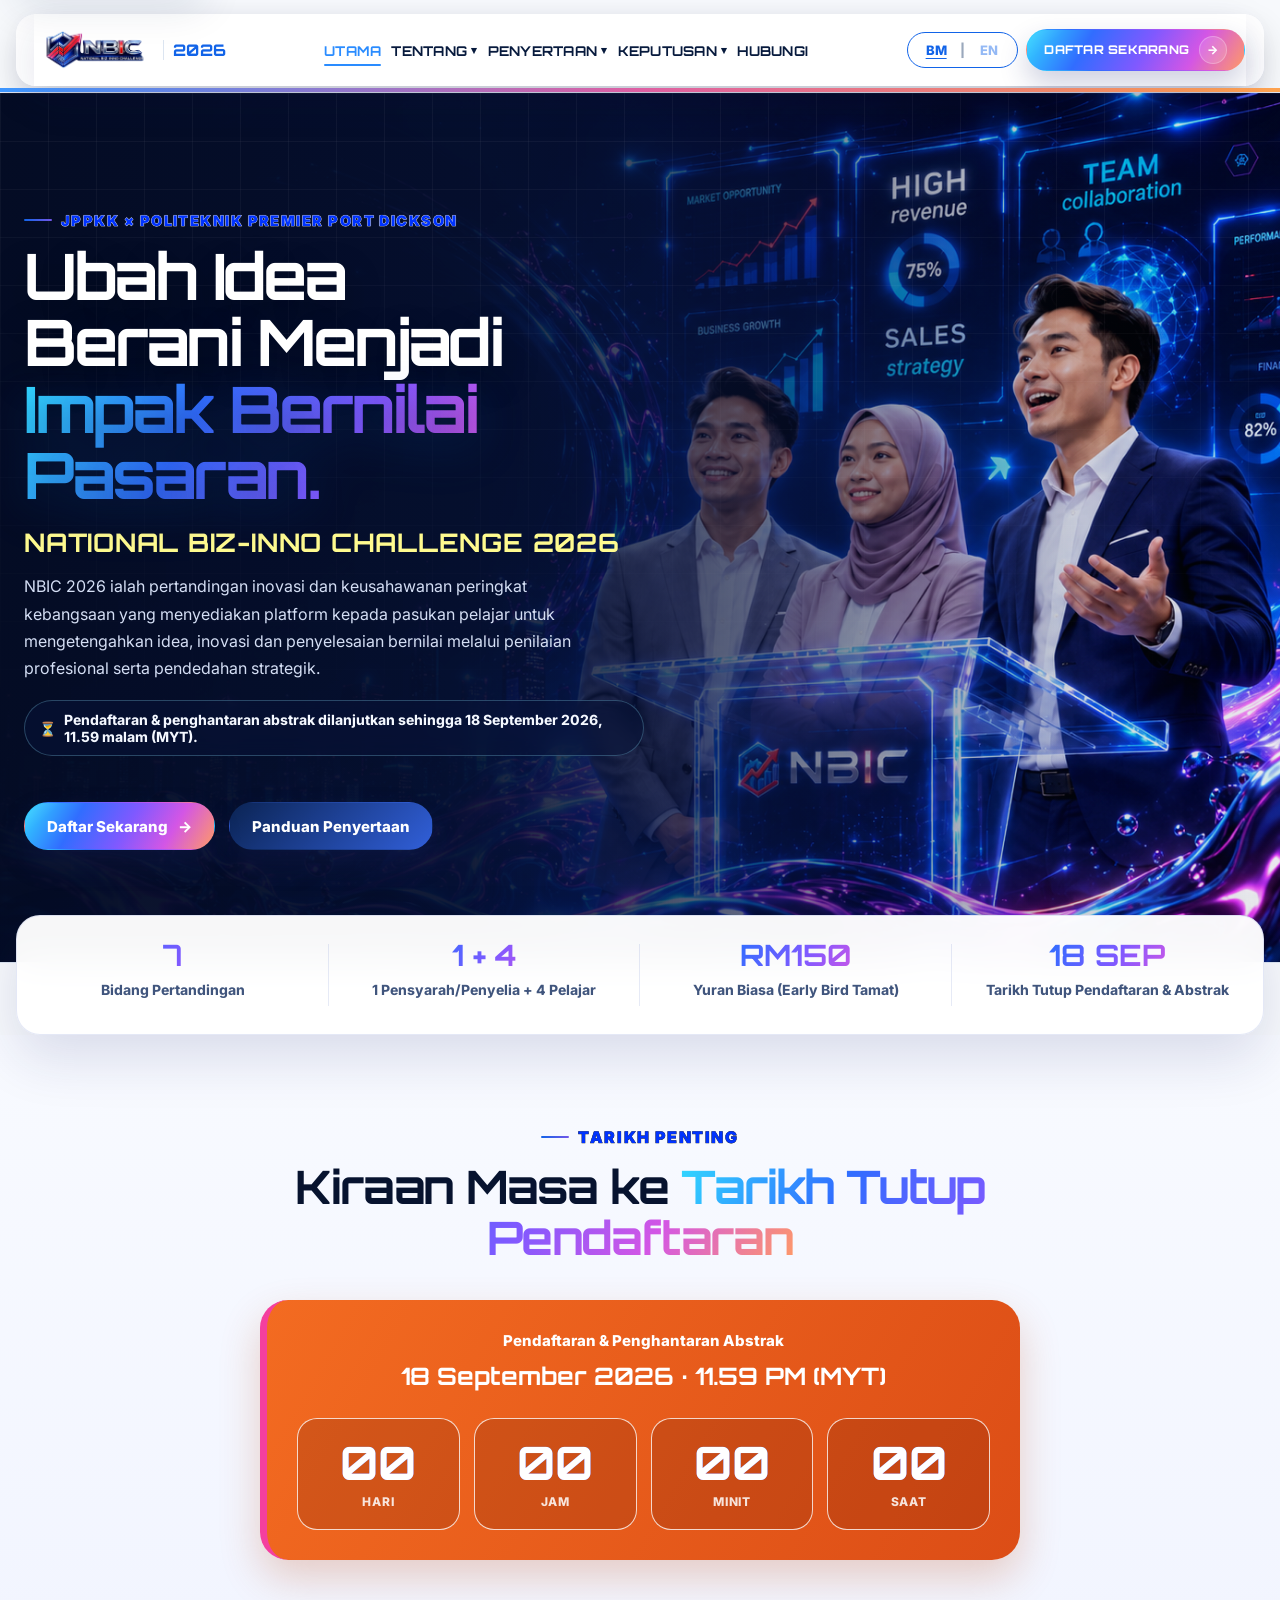
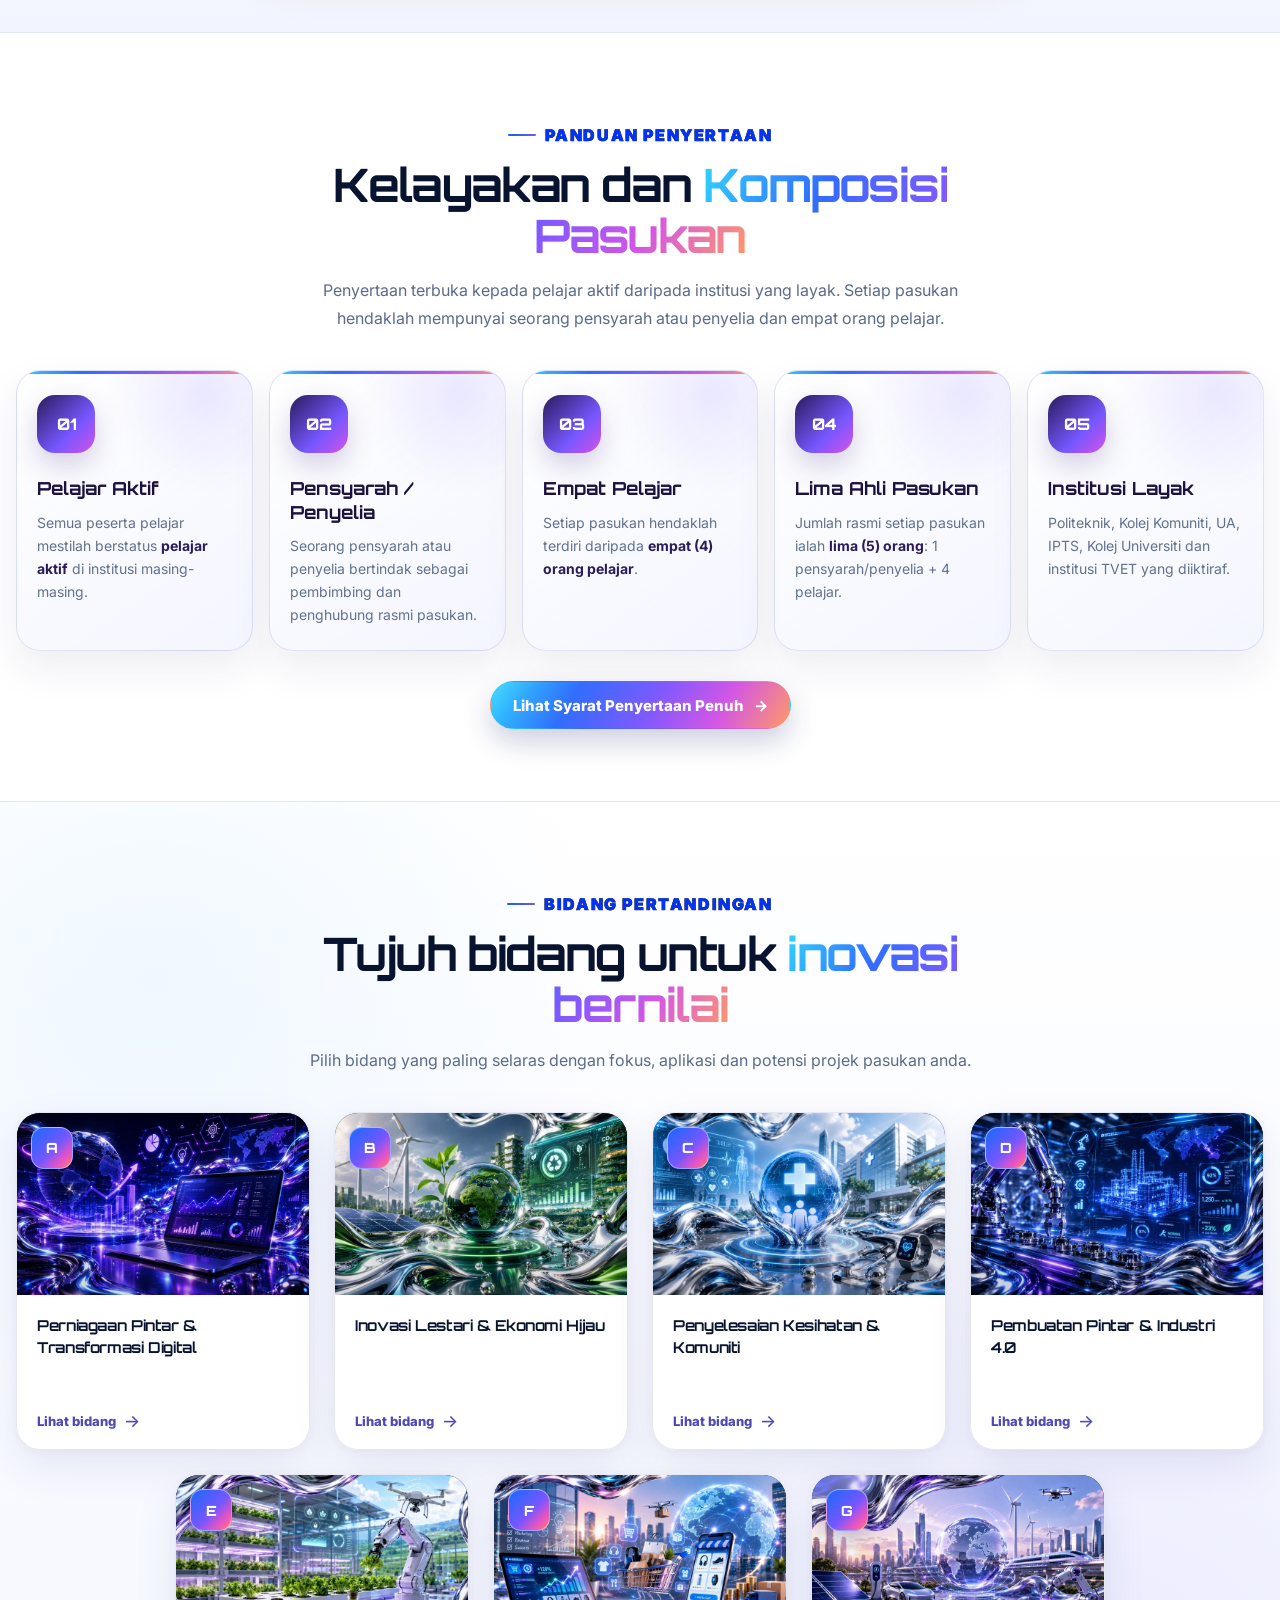
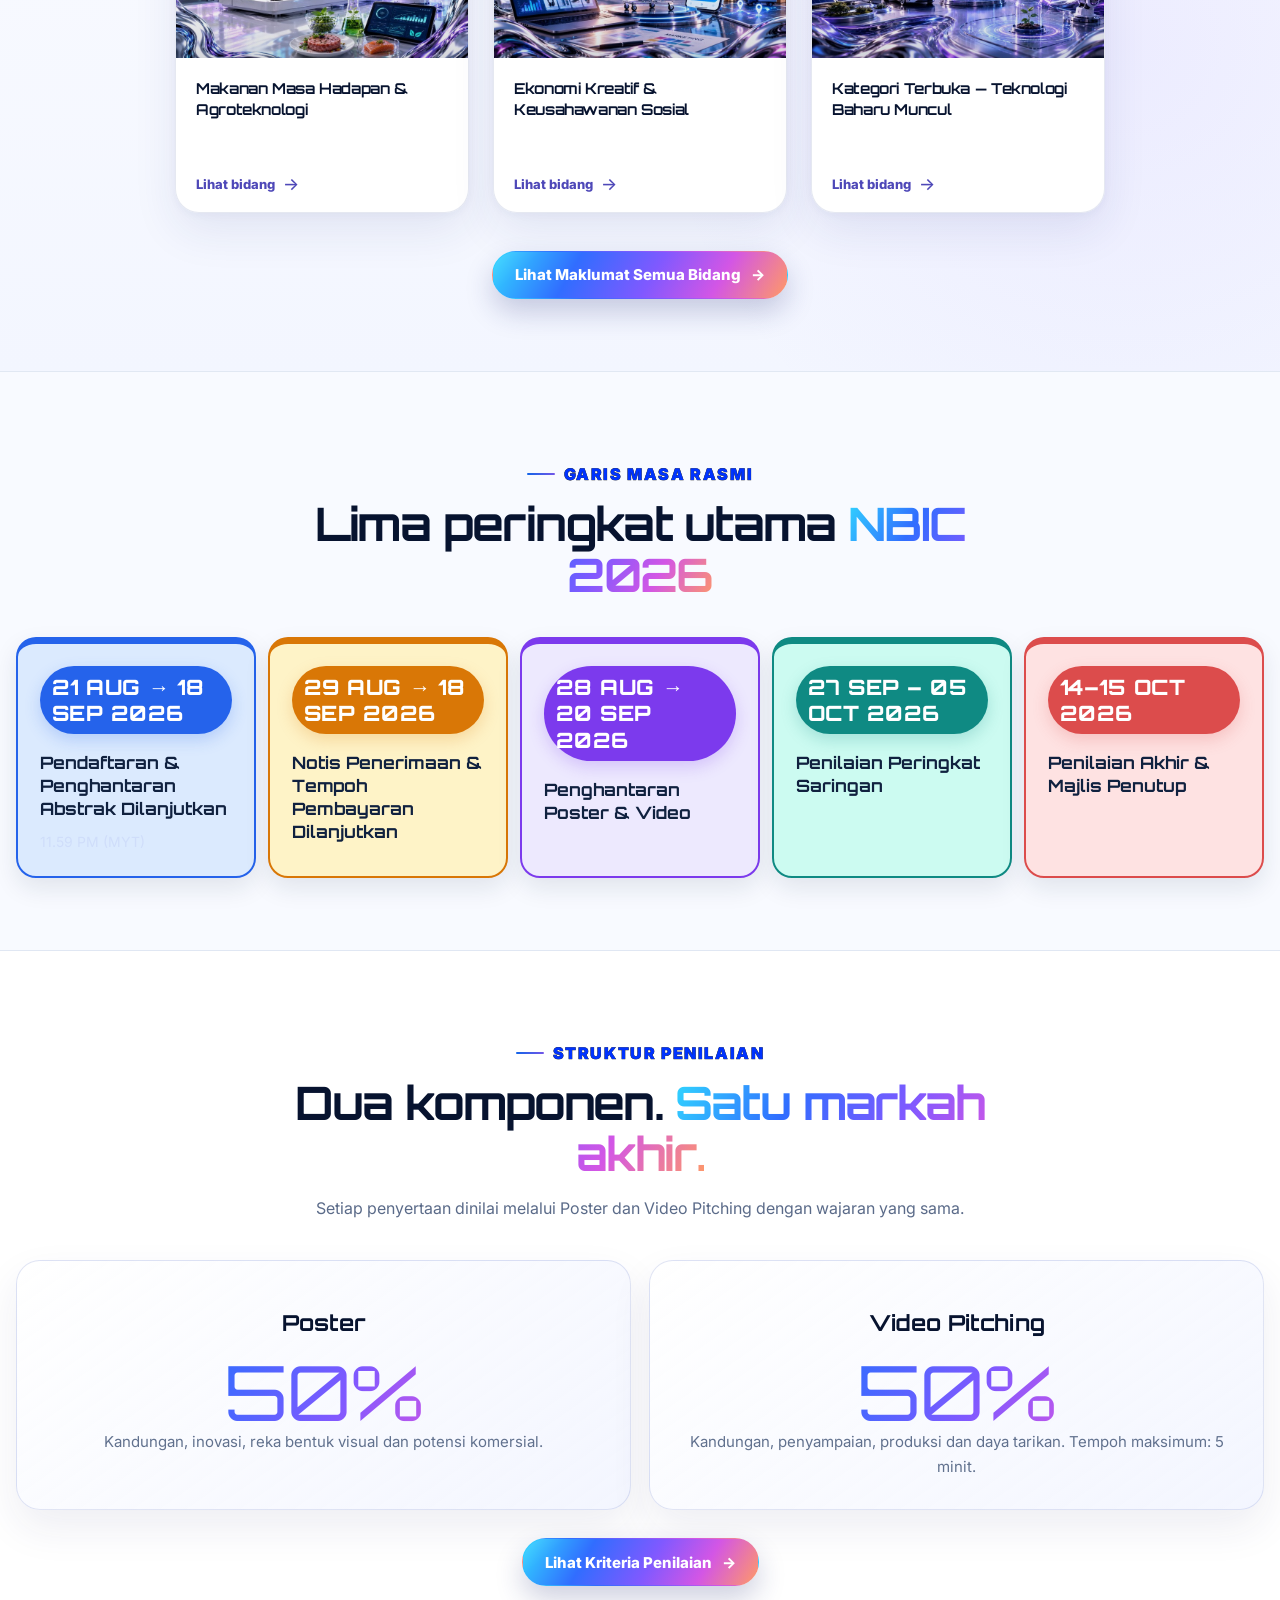
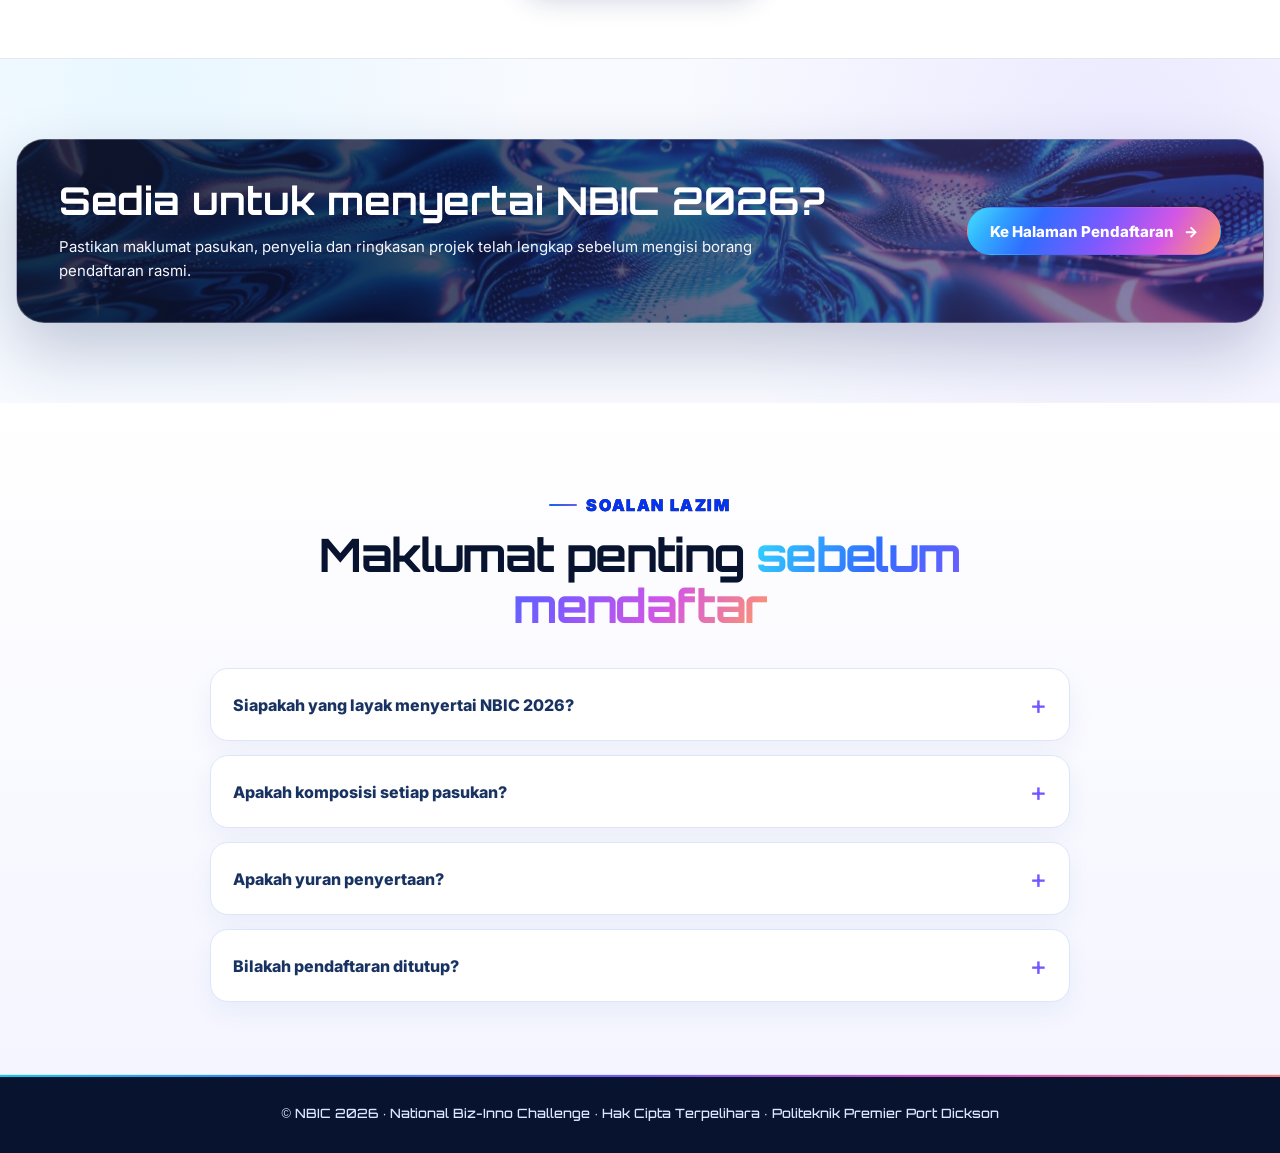
==== commit fbe68949: "Add files via upload" ====
--- a/index.html
+++ b/index.html
@@ -69,7 +69,7 @@
 </div>
 <div class="nav-dropdown">
 <button aria-expanded="false" class="nav-dropdown-toggle" type="button"><span class="lang-en">Participate</span><span class="lang-ms">Penyertaan</span><span class="caret">▾</span></button>
-<div class="nav-dropdown-menu"><a href="participation-guide.html"><span class="lang-en">Participation Guide</span><span class="lang-ms">Panduan Penyertaan</span></a><a href="evaluation.html"><span class="lang-en">Evaluation Criteria</span><span class="lang-ms">Kriteria Penilaian</span></a><a href="registration.html"><span class="lang-en">Registration</span><span class="lang-ms">Pendaftaran</span></a></div>
+<div class="nav-dropdown-menu"><a href="participation-guide.html"><span class="lang-en">Participation Guide</span><span class="lang-ms">Panduan Penyertaan</span></a><a href="evaluation.html"><span class="lang-en">Evaluation Criteria</span><span class="lang-ms">Kriteria Penilaian</span></a><a href="registration.html"><span class="lang-en">Registration</span><span class="lang-ms">Pendaftaran</span></a><a href="https://forms.gle/dYY2yKwu6adYgLa46" rel="noopener" target="_blank"><span class="lang-en">Submission</span><span class="lang-ms">Penghantaran</span></a></div>
 </div>
 <div class="nav-dropdown">
 <button aria-expanded="false" class="nav-dropdown-toggle" type="button"><span class="lang-en">Results</span><span class="lang-ms">Keputusan</span><span class="caret">▾</span></button>
@@ -107,8 +107,8 @@
 </p>
 <p class="hero-deadline">
 <span aria-hidden="true">⏳</span>
-<span class="lang-ms">Pendaftaran &amp; penghantaran abstrak dilanjutkan sehingga 4 September 2026, 11.59 malam (MYT).</span>
-<span class="lang-en">Registration &amp; abstract submission are extended until 4 September 2026, 11.59 PM (MYT).</span>
+<span class="lang-ms">Pendaftaran &amp; penghantaran abstrak dilanjutkan sehingga 18 September 2026, 11.59 malam (MYT).</span>
+<span class="lang-en">Registration &amp; abstract submission are extended until 18 September 2026, 11.59 PM (MYT).</span>
 </p>
 <div class="hero-actions">
 <a class="btn-primary" href="https://forms.gle/xqiHcMK7a9vtpRTu7" rel="noopener" target="_blank">
@@ -125,8 +125,8 @@
 <div class="home-facts">
 <div class="home-fact"><strong>7</strong><span><span class="lang-ms">Bidang Pertandingan</span><span class="lang-en">Competition Areas</span></span></div>
 <div class="home-fact"><strong>1 + 4</strong><span><span class="lang-ms">1 Pensyarah/Penyelia + 4 Pelajar</span><span class="lang-en">1 Lecturer/Supervisor + 4 Students</span></span></div>
-<div class="home-fact"><strong>RM120</strong><span><span class="lang-ms">Early Bird hingga 31 Ogos</span><span class="lang-en">Early Bird until 31 Aug</span></span></div>
-<div class="home-fact"><strong>04 SEP</strong><span><span class="lang-ms">Tarikh Tutup Pendaftaran &amp; Abstrak</span><span class="lang-en">Registration &amp; Abstract Deadline</span></span></div>
+<div class="home-fact"><strong>RM150</strong><span><span class="lang-ms">Yuran Biasa (Early Bird Tamat)</span><span class="lang-en">Standard Fee (Early Bird Closed)</span></span></div>
+<div class="home-fact"><strong>18 SEP</strong><span><span class="lang-ms">Tarikh Tutup Pendaftaran &amp; Abstrak</span><span class="lang-en">Registration &amp; Abstract Deadline</span></span></div>
 </div>
 </div>
 <!-- Temporarily hidden because the artwork contains superseded dates. -->
@@ -143,10 +143,10 @@
 <p class="eyebrow"><span class="lang-ms">Tarikh Penting</span><span class="lang-en">Important Date</span></p>
 <h2><span class="lang-ms">Kiraan Masa ke <em>Tarikh Tutup Pendaftaran</em></span><span class="lang-en">Countdown to the <em>Registration Deadline</em></span></h2>
 </div>
-<div class="deadline-card reveal" data-home-deadline="2026-09-04T23:59:59+08:00">
+<div class="deadline-card reveal" data-home-deadline="2026-09-18T23:59:59+08:00">
 <div class="deadline-label">
 <span class="lang-ms">Pendaftaran &amp; Penghantaran Abstrak</span><span class="lang-en">Registration &amp; Abstract Submission</span>
-<strong>04 September 2026 · 11.59 PM (MYT)</strong>
+<strong>18 September 2026 · 11.59 PM (MYT)</strong>
 </div>
 <div class="deadline-grid">
 <div class="deadline-unit"><strong data-count="days">00</strong><span><span class="lang-ms">Hari</span><span class="lang-en">Days</span></span></div>
@@ -327,11 +327,11 @@
 <h2><span class="lang-ms">Lima peringkat utama <em>NBIC 2026</em></span><span class="lang-en">Five key stages of <em>NBIC 2026</em></span></h2>
 </div>
 <div class="timeline-home-grid">
-<article class="timeline-home-step phase-registration"><time>21 AUG → 04 SEP 2026</time><h3><span class="lang-ms">Pendaftaran &amp; Penghantaran Abstrak Dilanjutkan</span><span class="lang-en">Registration &amp; Abstract Submission Extended</span></h3><p>11.59 PM (MYT)</p></article>
-<article class="timeline-home-step phase-acceptance"><time>29 AUG → 04 SEP 2026</time><h3><span class="lang-ms">Notis Penerimaan &amp; Tempoh Pembayaran Dilanjutkan</span><span class="lang-en">Acceptance Notice &amp; Payment Period Extended</span></h3></article>
-<article class="timeline-home-step phase-submission"><time>28 AUG–06 SEP 2026</time><h3><span class="lang-ms">Penghantaran Poster &amp; Video</span><span class="lang-en">Poster &amp; Video Submission</span></h3></article>
-<article class="timeline-home-step phase-judging"><time>07–25 SEP 2026</time><h3><span class="lang-ms">Penilaian Peringkat Saringan</span><span class="lang-en">Preliminary Round Judging</span></h3></article>
-<article class="timeline-home-step phase-final"><time>13–14 OCT 2026</time><h3><span class="lang-ms">Penilaian Akhir &amp; Majlis Penutup</span><span class="lang-en">Final Judging &amp; Closing Ceremony</span></h3></article>
+<article class="timeline-home-step phase-registration"><time>21 AUG → 18 SEP 2026</time><h3><span class="lang-ms">Pendaftaran &amp; Penghantaran Abstrak Dilanjutkan</span><span class="lang-en">Registration &amp; Abstract Submission Extended</span></h3><p>11.59 PM (MYT)</p></article>
+<article class="timeline-home-step phase-acceptance"><time>29 AUG → 18 SEP 2026</time><h3><span class="lang-ms">Notis Penerimaan &amp; Tempoh Pembayaran Dilanjutkan</span><span class="lang-en">Acceptance Notice &amp; Payment Period Extended</span></h3></article>
+<article class="timeline-home-step phase-submission"><time>28 AUG → 20 SEP 2026</time><h3><span class="lang-ms">Penghantaran Poster &amp; Video</span><span class="lang-en">Poster &amp; Video Submission</span></h3></article>
+<article class="timeline-home-step phase-judging"><time>27 SEP – 05 OCT 2026</time><h3><span class="lang-ms">Penilaian Peringkat Saringan</span><span class="lang-en">Preliminary Round Judging</span></h3></article>
+<article class="timeline-home-step phase-final"><time>14–15 OCT 2026</time><h3><span class="lang-ms">Penilaian Akhir &amp; Majlis Penutup</span><span class="lang-en">Final Judging &amp; Closing Ceremony</span></h3></article>
 </div>
 </div>
 </section>
@@ -369,8 +369,8 @@
 <div class="home-faq-list">
 <details class="home-faq-item"><summary><span class="lang-ms">Siapakah yang layak menyertai NBIC 2026?</span><span class="lang-en">Who is eligible to participate in NBIC 2026?</span></summary><div class="home-faq-answer"><span class="lang-ms">Pelajar aktif daripada Politeknik Malaysia, Kolej Komuniti, Universiti Awam, IPTS, Kolej Universiti dan institusi TVET yang diiktiraf, tertakluk kepada syarat rasmi.</span><span class="lang-en">Active students from Malaysian Polytechnics, Community Colleges, Public Universities, Private HEIs, University Colleges and recognised TVET institutions, subject to the official rules.</span></div></details>
 <details class="home-faq-item"><summary><span class="lang-ms">Apakah komposisi setiap pasukan?</span><span class="lang-en">What is the required team composition?</span></summary><div class="home-faq-answer"><span class="lang-ms">Satu (1) pensyarah/penyelia dan empat (4) orang pelajar; jumlah lima (5) orang setiap pasukan.</span><span class="lang-en">One (1) lecturer/supervisor and four (4) students; five (5) members in total.</span></div></details>
-<details class="home-faq-item"><summary><span class="lang-ms">Apakah yuran penyertaan?</span><span class="lang-en">What are the registration fees?</span></summary><div class="home-faq-answer"><span class="lang-ms">Yuran Penyertaan: RM120 bagi Pendaftaran Awal (Early Bird) sehingga 31 Ogos 2026; RM150 bagi pendaftaran dari 1 hingga 4 September 2026. Terbuka kepada semua IPTA/IPTS.</span><span class="lang-en">Participation Fee: RM120 for Early Bird registration on or before 31 August 2026; RM150 for registrations made from 1 to 4 September 2026. Open to all IPTA/IPTS.</span></div></details>
-<details class="home-faq-item"><summary><span class="lang-ms">Bilakah pendaftaran ditutup?</span><span class="lang-en">When does registration close?</span></summary><div class="home-faq-answer"><span class="lang-ms">Pendaftaran dan penghantaran abstrak dilanjutkan sehingga 4 September 2026, jam 11.59 malam (MYT).</span><span class="lang-en">Registration and abstract submission are extended until 4 September 2026 at 11.59 PM (MYT).</span></div></details>
+<details class="home-faq-item"><summary><span class="lang-ms">Apakah yuran penyertaan?</span><span class="lang-en">What are the registration fees?</span></summary><div class="home-faq-answer"><span class="lang-ms">Yuran Penyertaan: Pendaftaran Awal (Early Bird) RM120 telah tamat tempoh pada 31 Ogos 2026; RM150 bagi pendaftaran dari 1 hingga 18 September 2026. Terbuka kepada semua IPTA/IPTS.</span><span class="lang-en">Participation Fee: Early Bird RM120 closed on 31 August 2026; RM150 for registrations made from 1 to 18 September 2026. Open to all IPTA/IPTS.</span></div></details>
+<details class="home-faq-item"><summary><span class="lang-ms">Bilakah pendaftaran ditutup?</span><span class="lang-en">When does registration close?</span></summary><div class="home-faq-answer"><span class="lang-ms">Pendaftaran dan penghantaran abstrak dilanjutkan sehingga 18 September 2026, jam 11.59 malam (MYT).</span><span class="lang-en">Registration and abstract submission are extended until 18 September 2026 at 11.59 PM (MYT).</span></div></details>
 </div>
 </div>
 </section>
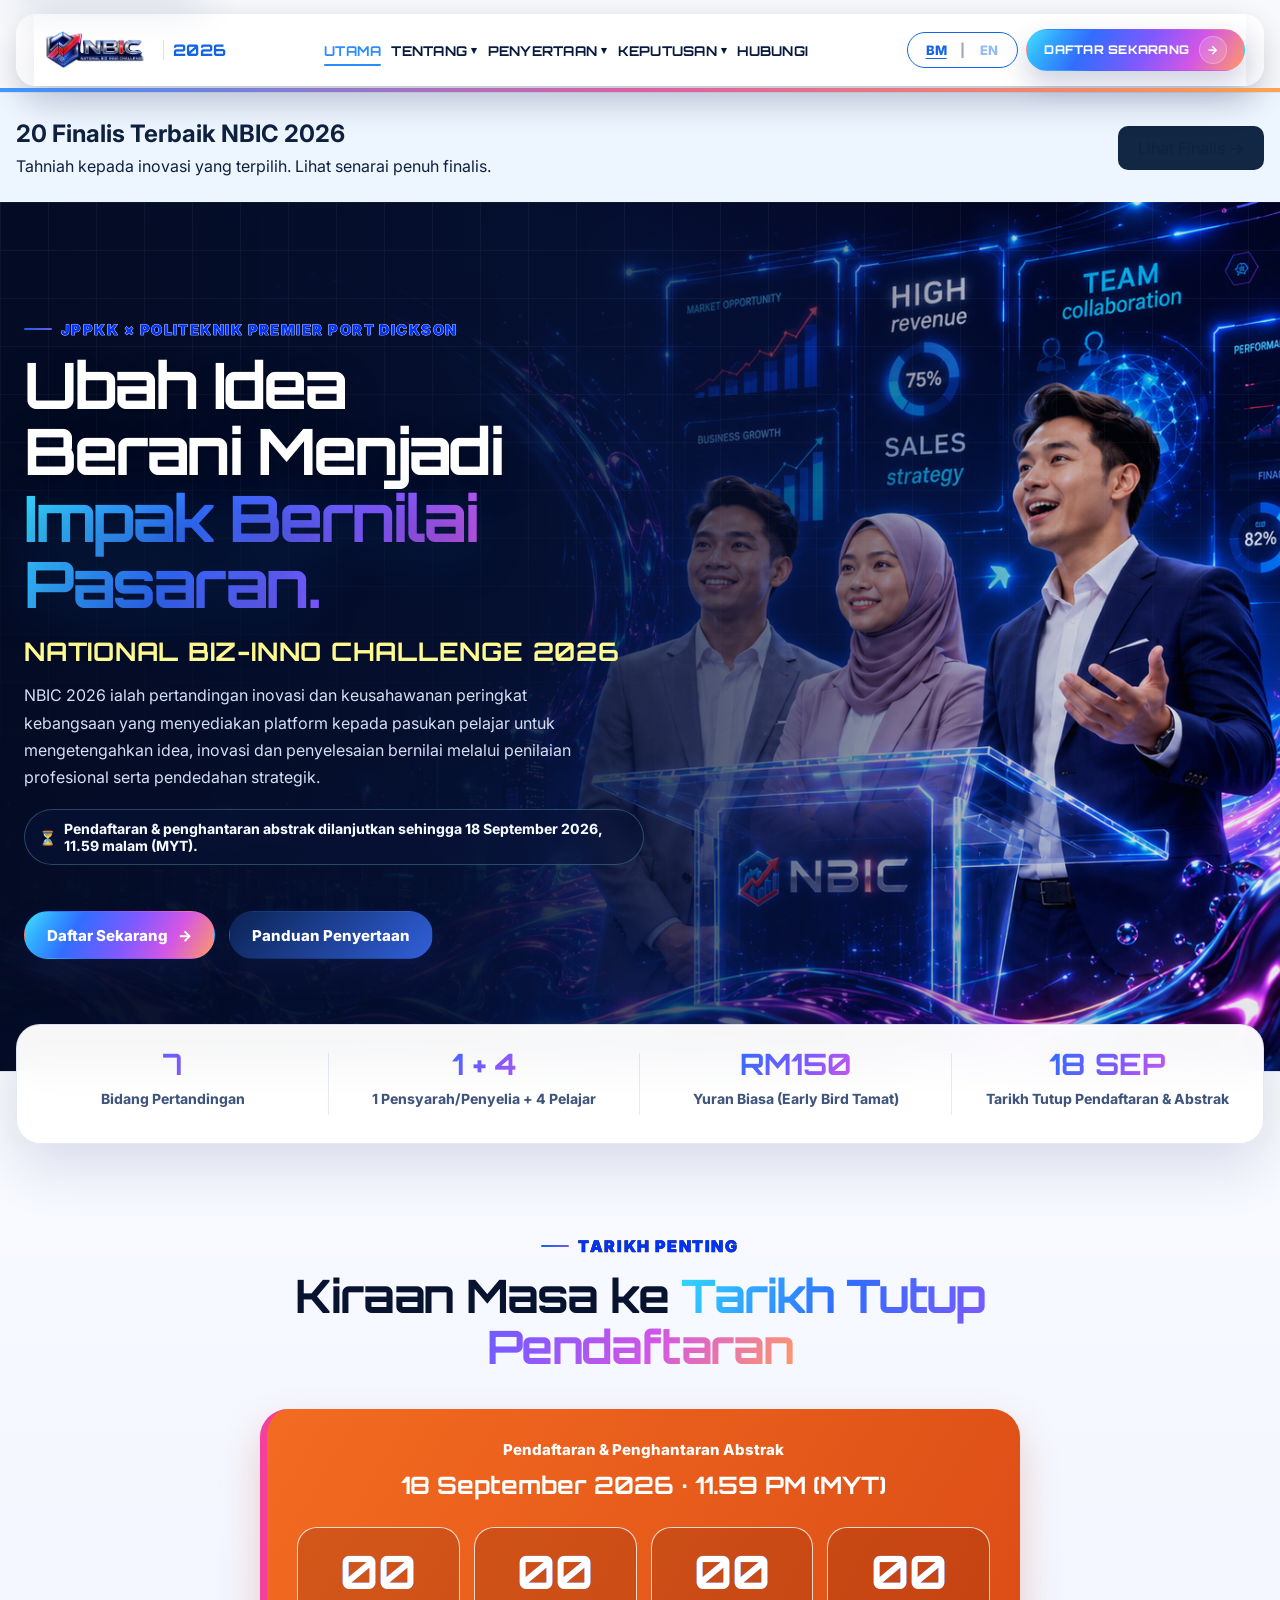
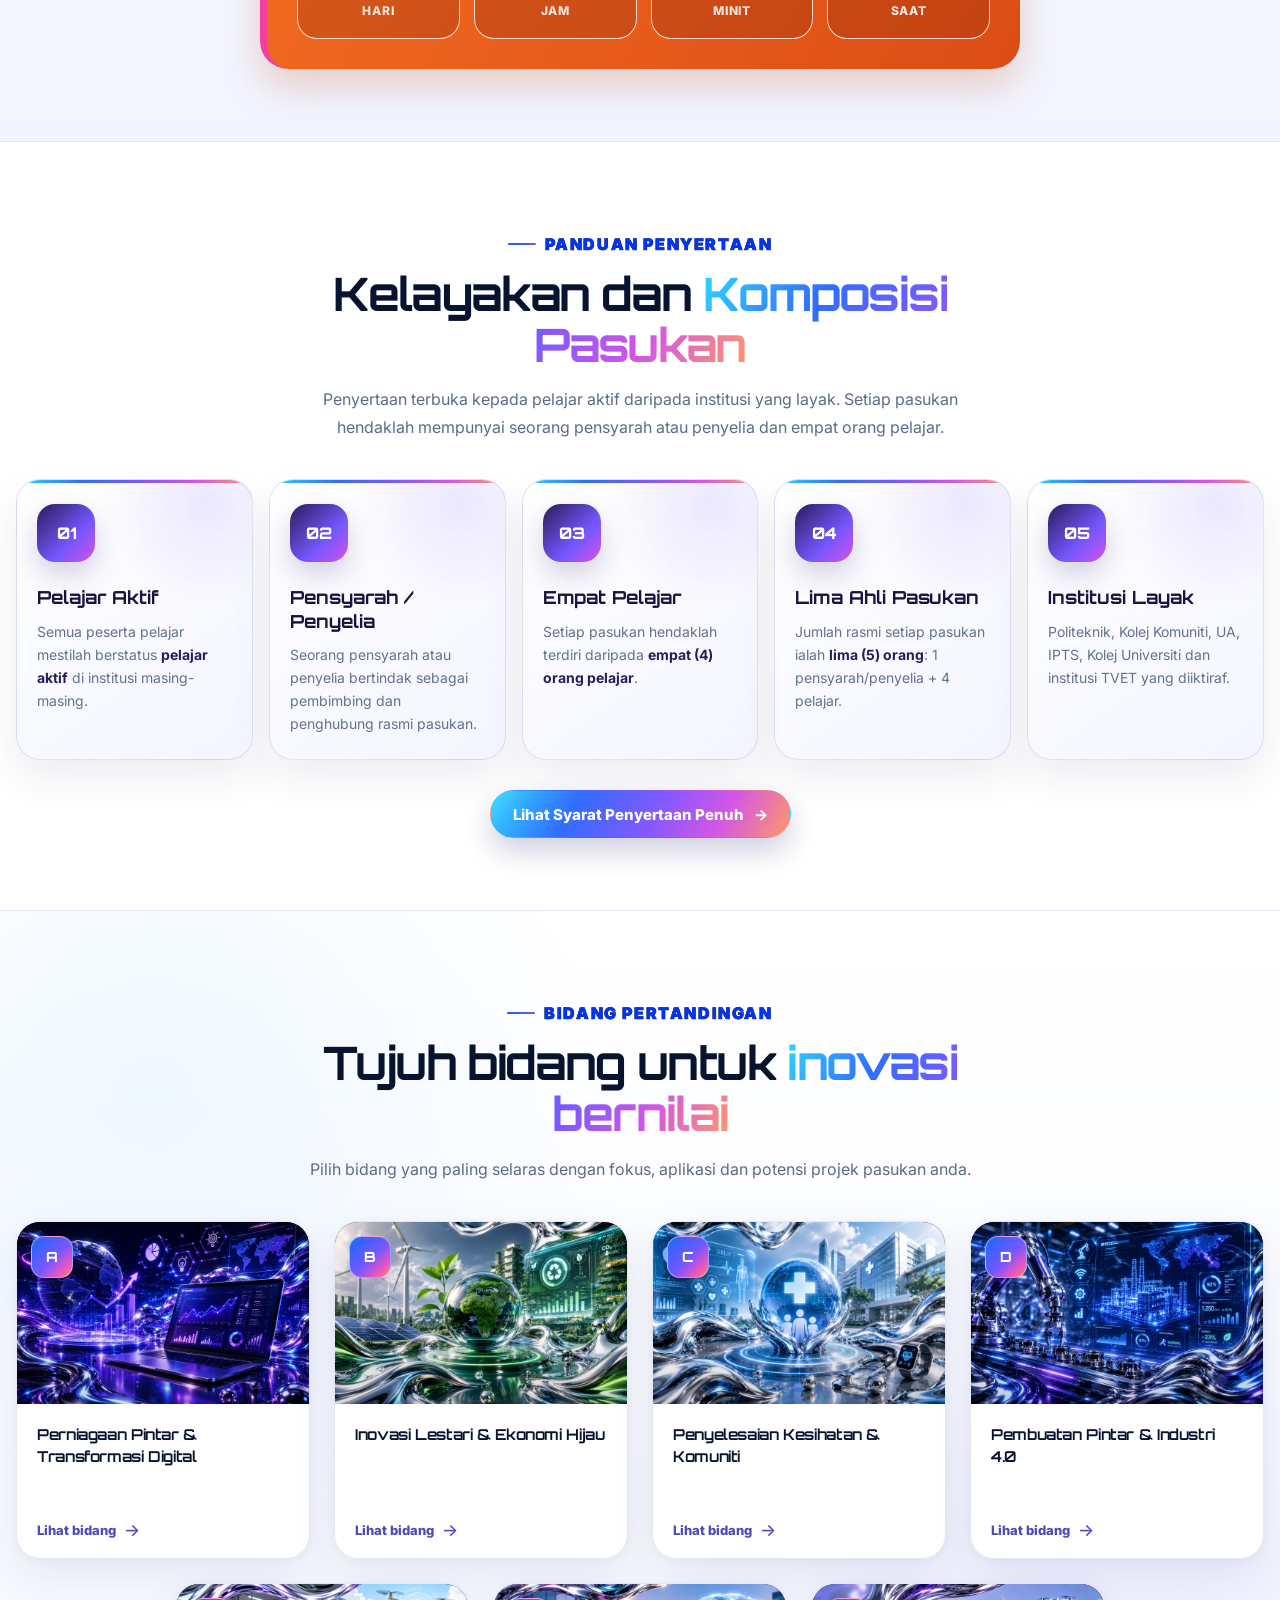
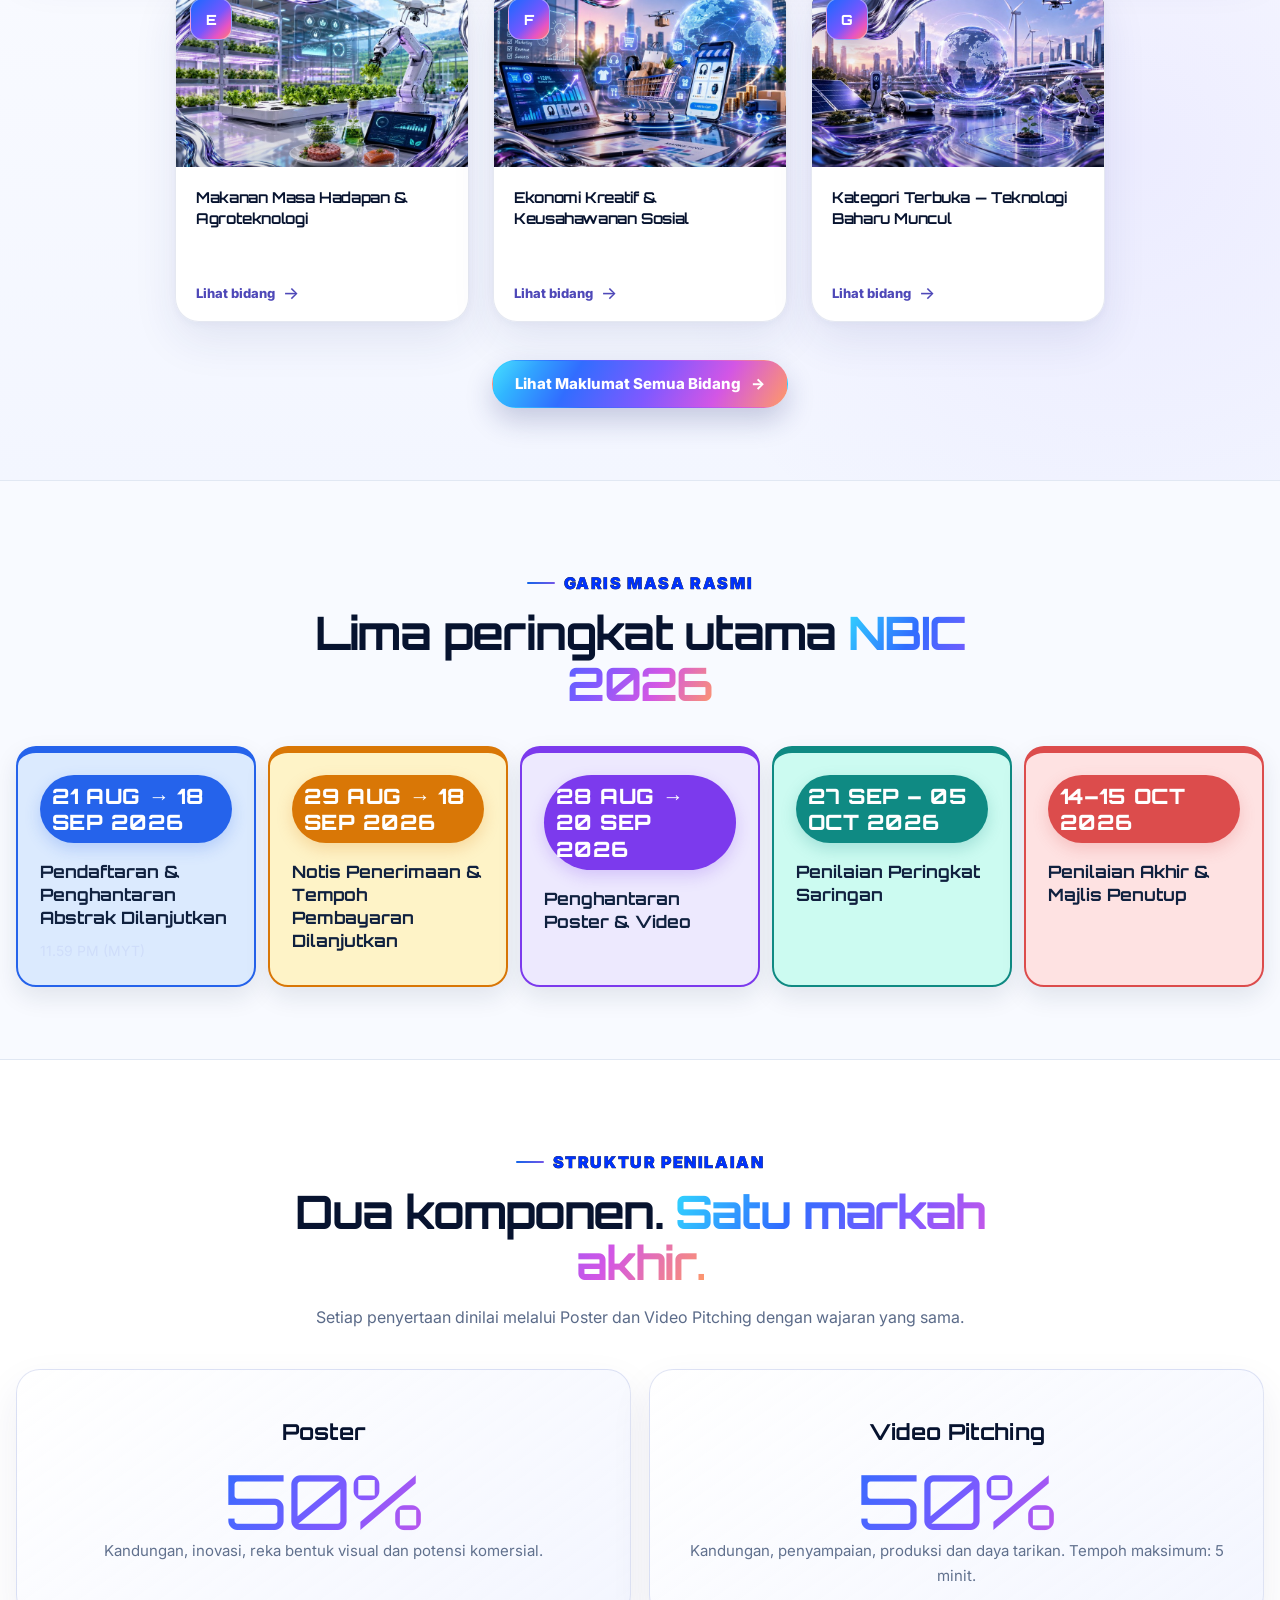
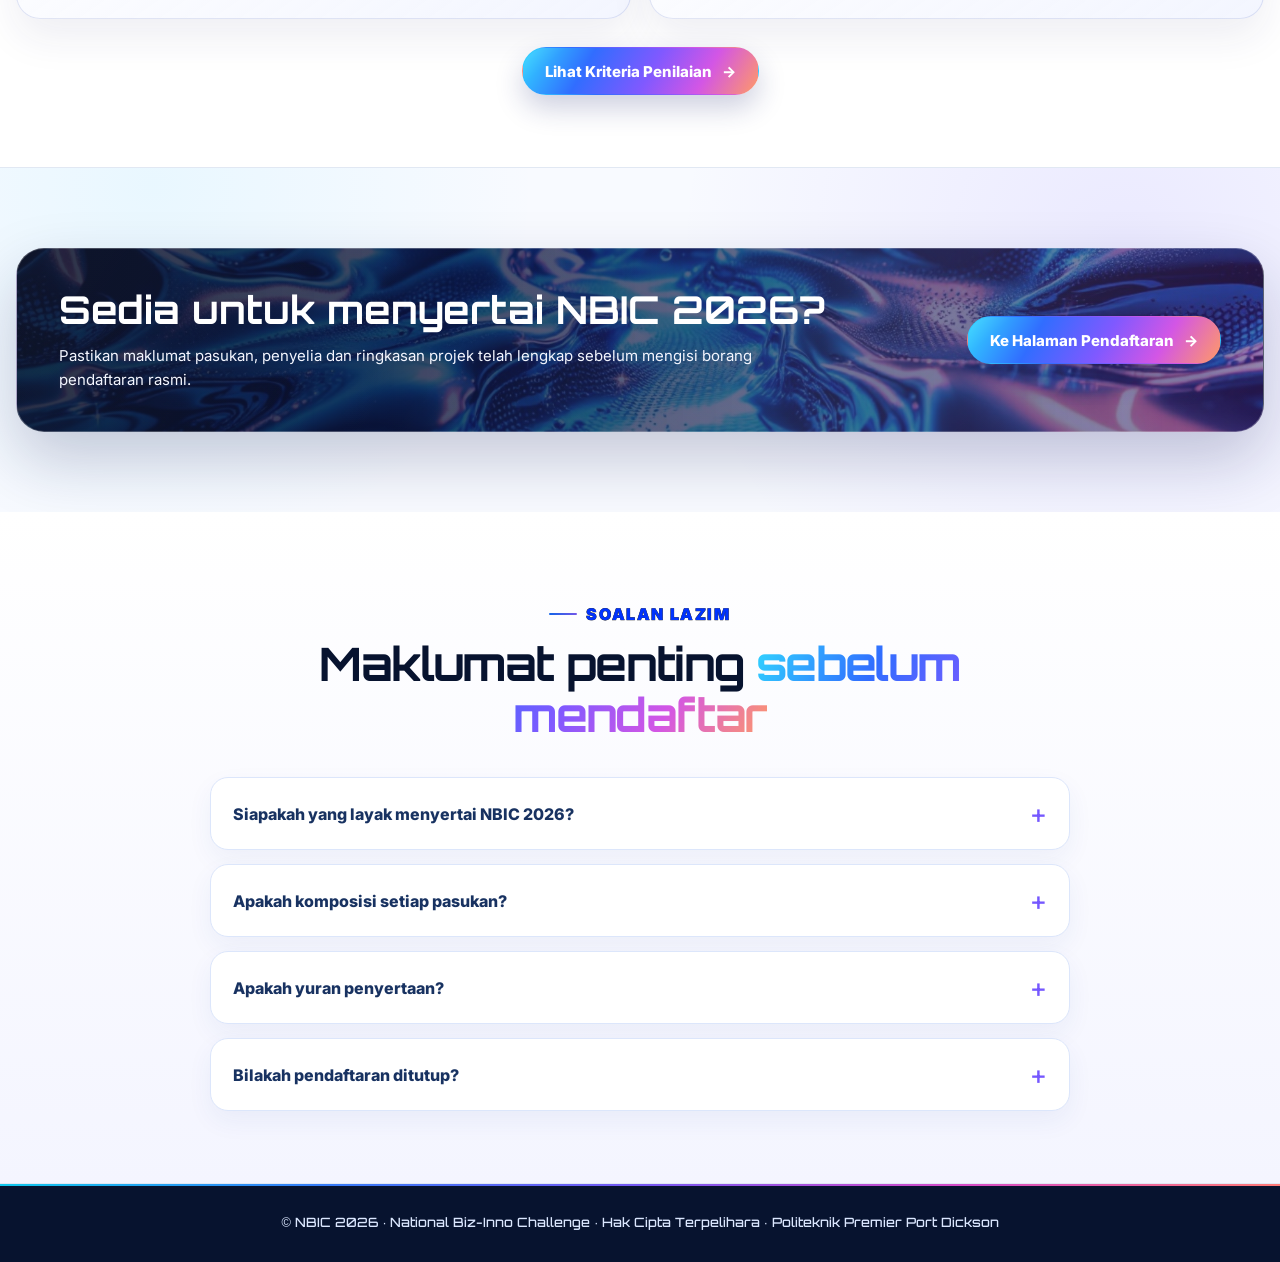
==== commit 05bc5d89: "Add files via upload" ====
--- a/index.html
+++ b/index.html
@@ -44,6 +44,8 @@
 .deadline-card .deadline-unit{background:rgba(111,31,8,.22)!important;border:1px solid rgba(255,255,255,.78)!important;box-shadow:none!important}
 .deadline-card .deadline-unit strong{font-family:'Orbitron',sans-serif!important;color:#fff!important}
 .deadline-card .deadline-unit span{color:#fff!important;opacity:.92}
+</style><style>
+.nbic-finalists{padding:56px 0;background:#f4f7fb;scroll-margin-top:100px}.nbic-finalists h2{margin:8px 0 16px}.nbic-table-wrap{overflow-x:auto;border:1px solid #dce3ed;border-radius:16px;background:#fff;margin-top:24px}.nbic-finalist-table{width:100%;border-collapse:collapse;text-align:left}.nbic-finalist-table th{background:#122744;color:#fff}.nbic-finalist-table th,.nbic-finalist-table td{padding:16px 20px;border-bottom:1px solid #e6ebf2;vertical-align:top}.nbic-finalist-table td:first-child{white-space:nowrap;color:#17365b}.nbic-finalist-table tr:last-child td{border-bottom:0}.nbic-title-note{display:block;color:#667085;font-size:.8em;margin-top:6px}.nbic-announcement{padding:26px 0;background:#edf5ff}.nbic-announcement .container{display:flex;align-items:center;justify-content:space-between;gap:20px}.nbic-announcement h2{margin:0 0 8px}.nbic-announcement p{margin:0}.nbic-announcement a{display:inline-block;padding:12px 20px;background:#122744;color:white;border-radius:10px;text-decoration:none;white-space:nowrap}@media(max-width:600px){.nbic-announcement .container{display:block}.nbic-announcement a{margin-top:16px}.nbic-finalist-table th,.nbic-finalist-table td{padding:12px}.nbic-finalists{padding:32px 0}}
 </style></head>
 <body class="inner-page home-page">
 <a class="skip-link" href="#main-content">Skip to main content</a>
@@ -92,6 +94,7 @@
 </div>
 </header>
 <main id="main-content">
+<section class="nbic-announcement" aria-labelledby="finalist-announcement"><div class="container"><div><h2 id="finalist-announcement"><span class="lang-en">NBIC 2026 Top 20 Finalists</span><span class="lang-ms">20 Finalis Terbaik NBIC 2026</span></h2><p><span class="lang-en">Congratulations to the shortlisted innovations. View the complete finalist list.</span><span class="lang-ms">Tahniah kepada inovasi yang terpilih. Lihat senarai penuh finalis.</span></p></div><a href="winners.html#top-20-finalists"><span class="lang-en">View Finalists →</span><span class="lang-ms">Lihat Finalis →</span></a></div></section>
 <section aria-labelledby="hero-title" class="hero hero-home">
 <div class="container hero-inner">
 <div class="home-hero-copy reveal">
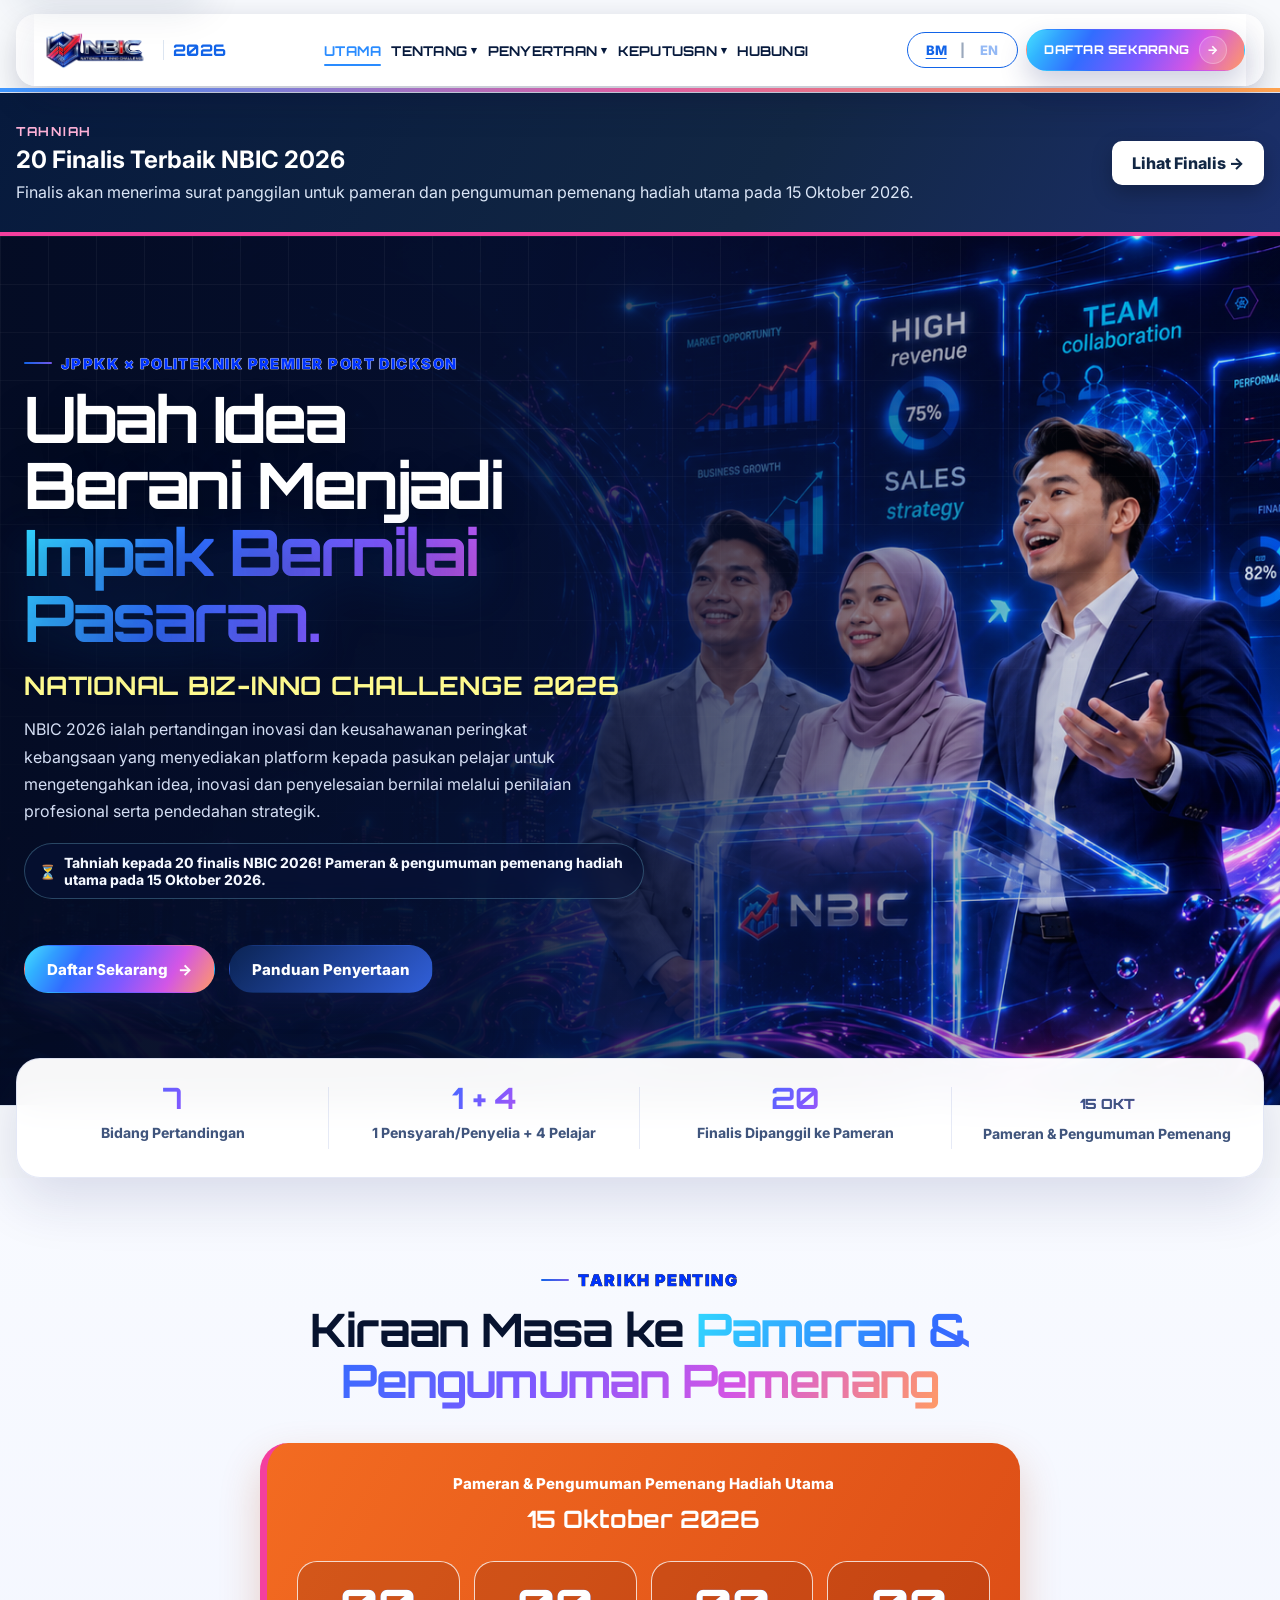
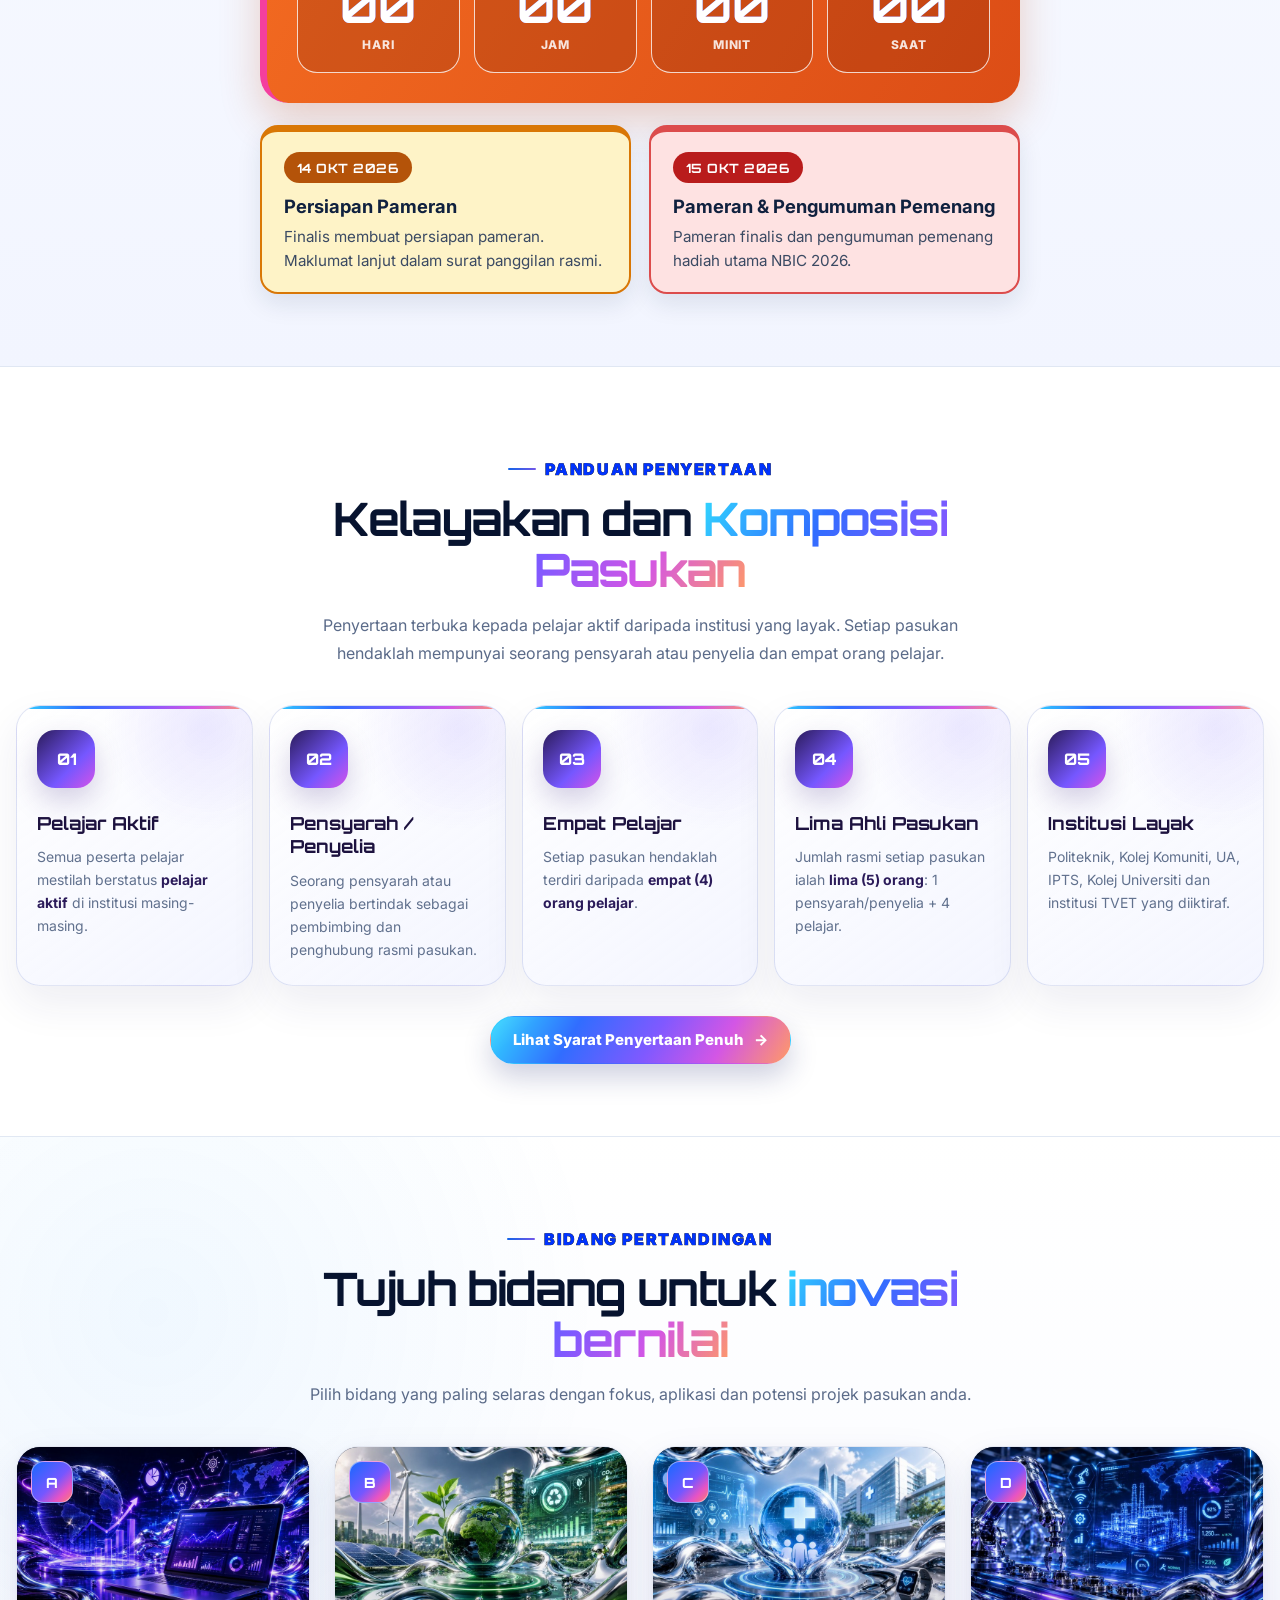
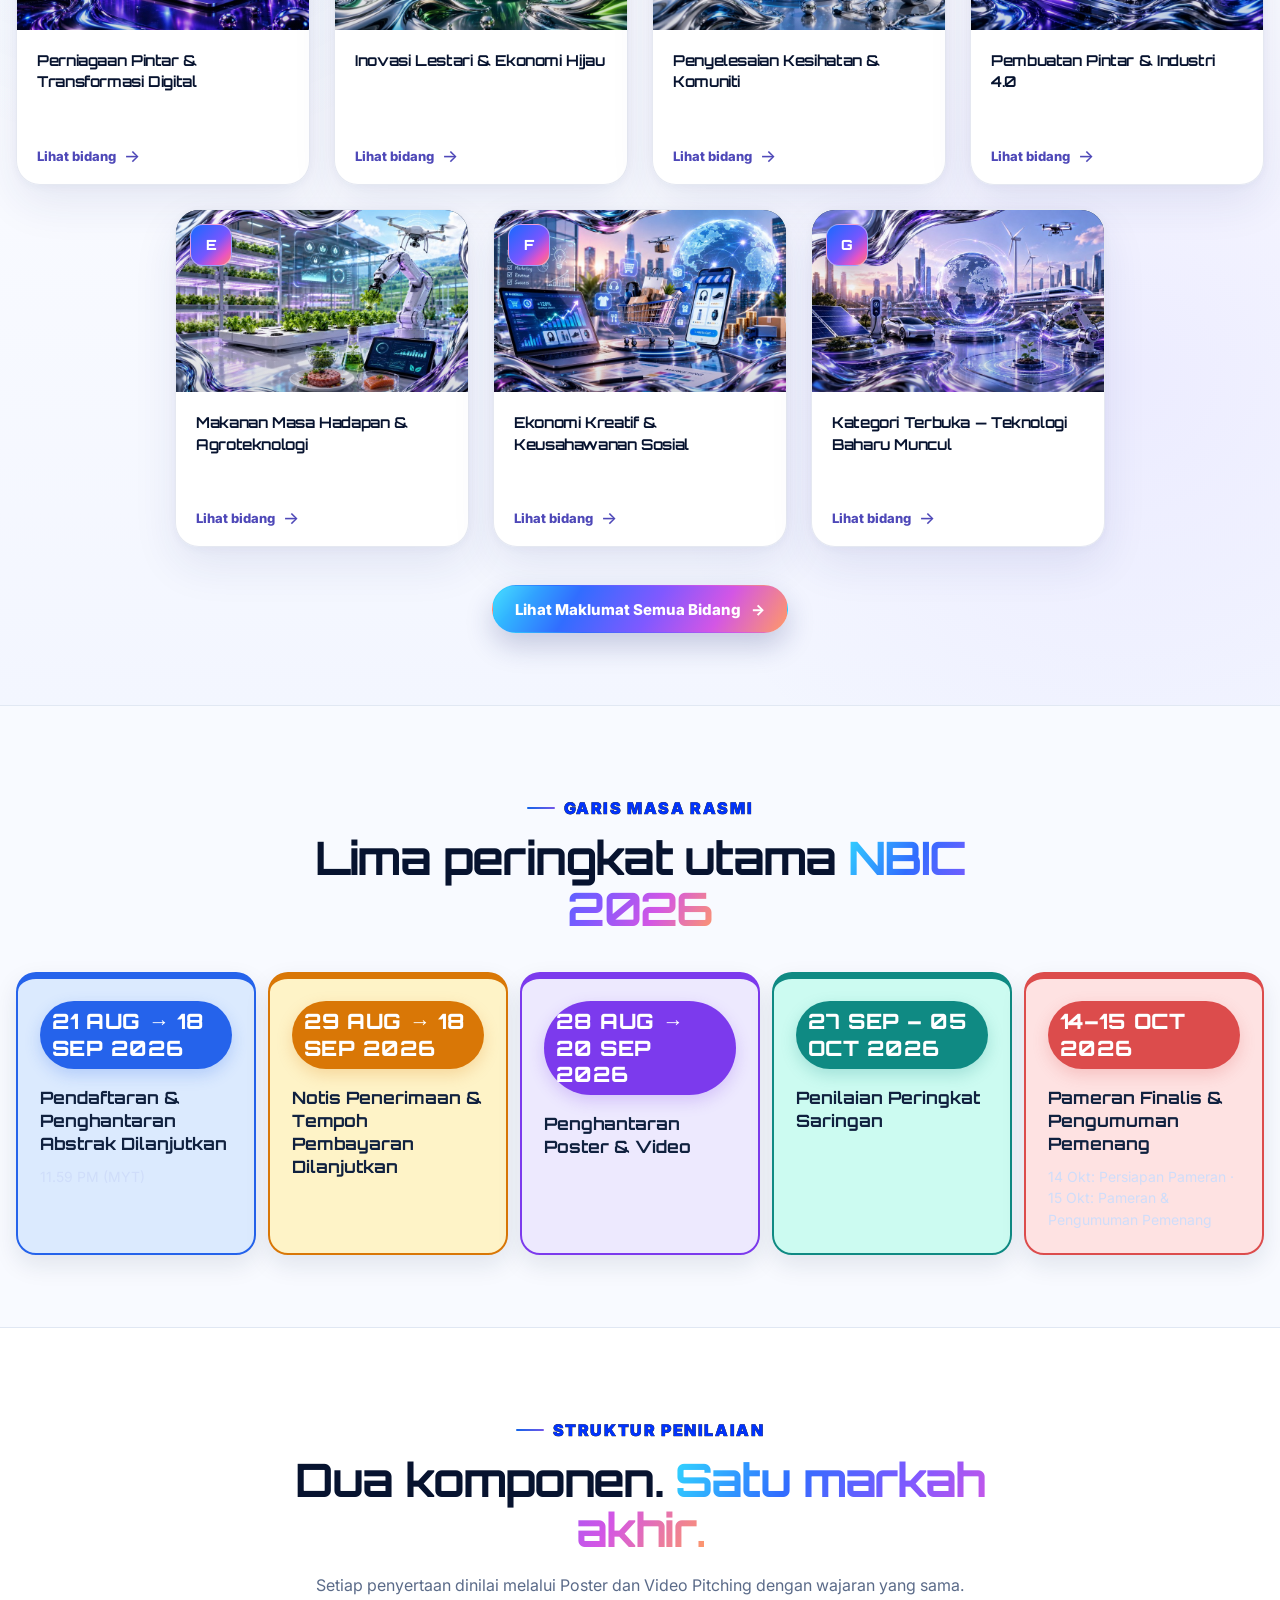
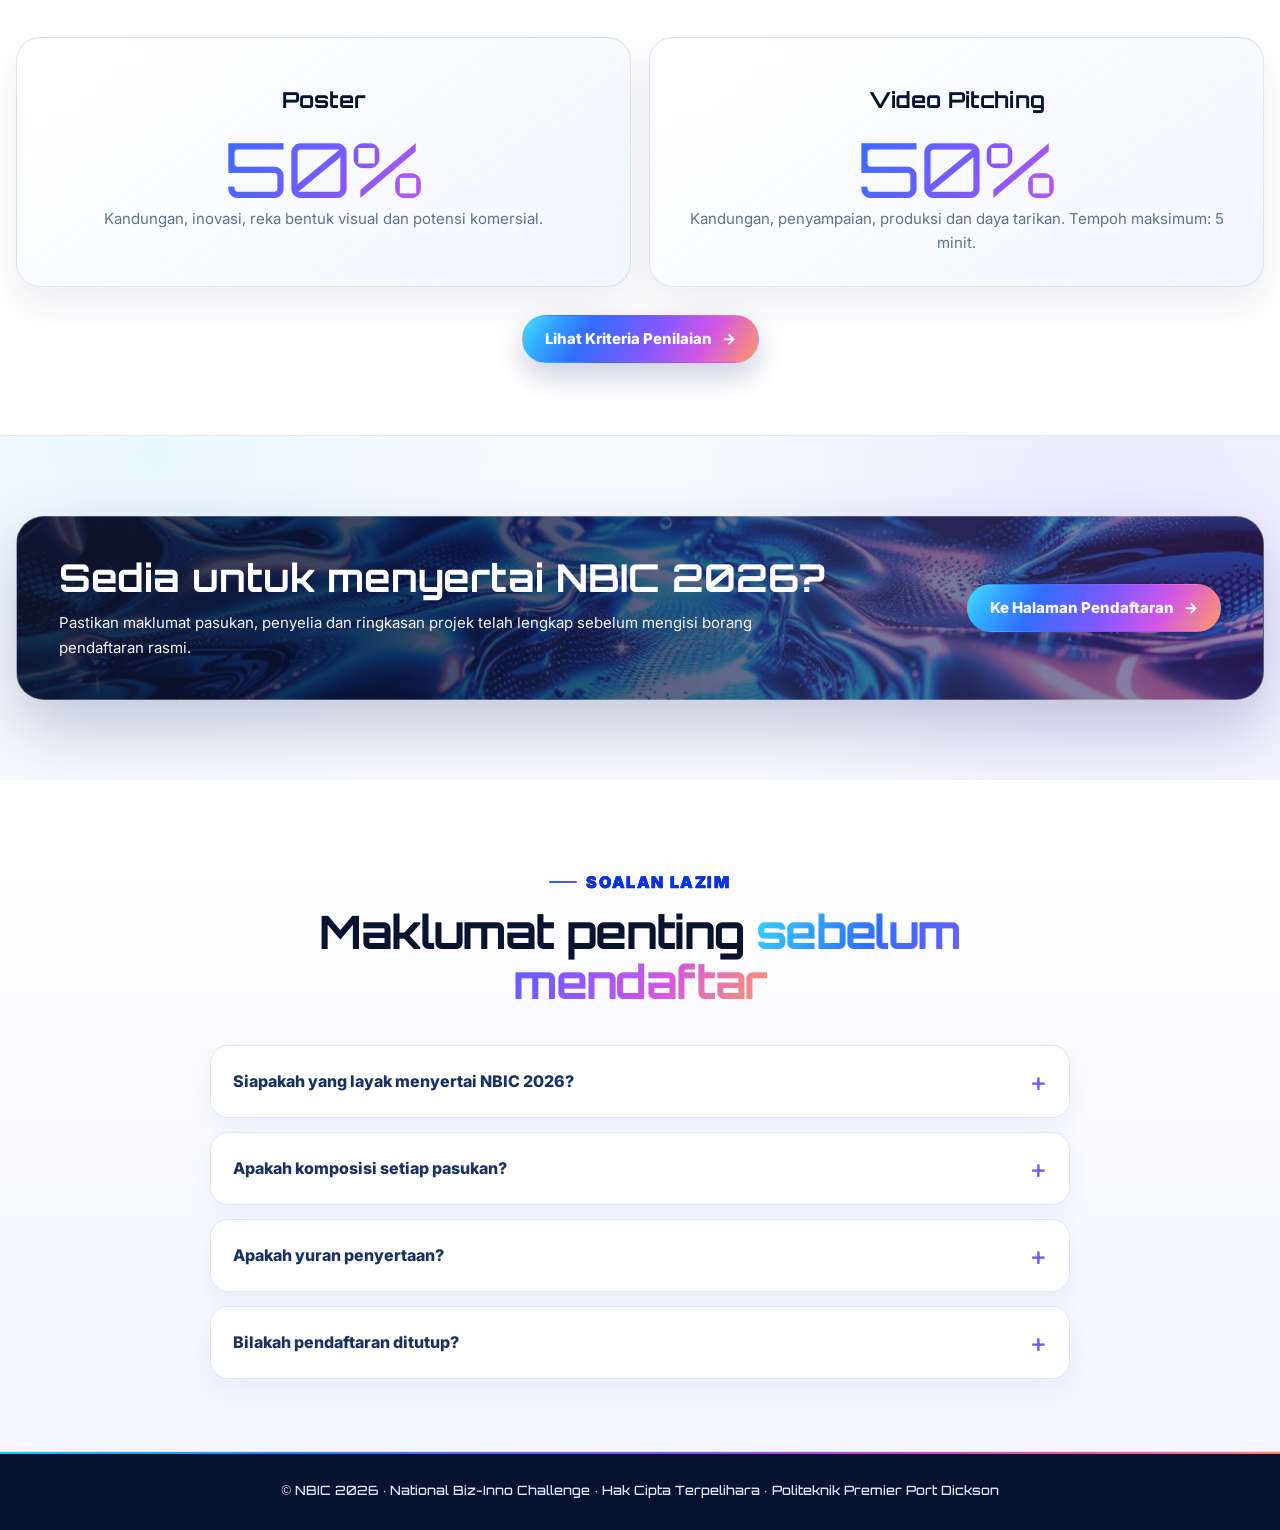
==== commit c2786411: "Add files via upload" ====
--- a/index.html
+++ b/index.html
@@ -46,6 +46,21 @@
 .deadline-card .deadline-unit span{color:#fff!important;opacity:.92}
 </style><style>
 .nbic-finalists{padding:56px 0;background:#f4f7fb;scroll-margin-top:100px}.nbic-finalists h2{margin:8px 0 16px}.nbic-table-wrap{overflow-x:auto;border:1px solid #dce3ed;border-radius:16px;background:#fff;margin-top:24px}.nbic-finalist-table{width:100%;border-collapse:collapse;text-align:left}.nbic-finalist-table th{background:#122744;color:#fff}.nbic-finalist-table th,.nbic-finalist-table td{padding:16px 20px;border-bottom:1px solid #e6ebf2;vertical-align:top}.nbic-finalist-table td:first-child{white-space:nowrap;color:#17365b}.nbic-finalist-table tr:last-child td{border-bottom:0}.nbic-title-note{display:block;color:#667085;font-size:.8em;margin-top:6px}.nbic-announcement{padding:26px 0;background:#edf5ff}.nbic-announcement .container{display:flex;align-items:center;justify-content:space-between;gap:20px}.nbic-announcement h2{margin:0 0 8px}.nbic-announcement p{margin:0}.nbic-announcement a{display:inline-block;padding:12px 20px;background:#122744;color:white;border-radius:10px;text-decoration:none;white-space:nowrap}@media(max-width:600px){.nbic-announcement .container{display:block}.nbic-announcement a{margin-top:16px}.nbic-finalist-table th,.nbic-finalist-table td{padding:12px}.nbic-finalists{padding:32px 0}}
+
+/* ===== Finalist banner + pameran countdown enhancement ===== */
+.nbic-announcement{padding:30px 0!important;background:linear-gradient(120deg,#071a3d 0%,#122744 60%,#1b2f6b 100%)!important;border-bottom:4px solid #f43f9e}
+.nbic-announcement .nbic-announcement-kicker{margin:0 0 6px;color:#ffb3d9!important;font-family:'Orbitron',sans-serif;font-size:.78rem;font-weight:700;letter-spacing:.14em;text-transform:uppercase}
+.nbic-announcement h2{color:#fff!important}
+.nbic-announcement p{color:#dbe6f7!important}
+.nbic-announcement a{background:#fff!important;color:#122744!important;font-weight:800;box-shadow:0 8px 20px rgba(0,0,0,.25)}
+.nbic-announcement a:hover{background:#ffe2f0!important}
+.nbic-sched{display:grid;grid-template-columns:repeat(2,minmax(0,1fr));gap:18px;max-width:760px;margin:22px auto 0}
+.nbic-sched-card{--phase:#d97706;--pill:#b45309;--fill:#fef3c7;padding:20px 22px;border:2px solid var(--phase);border-top-width:7px;border-radius:18px;background:var(--fill);box-shadow:0 10px 24px rgba(15,35,70,.10)}
+.nbic-sched-card.is-expo{--phase:#dc4c4c;--pill:#b91c1c;--fill:#fee2e2}
+.nbic-sched-card time{display:inline-flex;padding:.48rem .8rem;border-radius:999px;background:var(--pill);color:#fff;font-family:'Orbitron',sans-serif;font-weight:700;font-size:.8rem;letter-spacing:.04em}
+.nbic-sched-card h3{margin:12px 0 6px;color:#10213f;font-size:1.15rem;line-height:1.3}
+.nbic-sched-card p{margin:0;color:#3b4a63;font-size:.95rem;line-height:1.55}
+@media(max-width:640px){.nbic-sched{grid-template-columns:1fr}}
 </style></head>
 <body class="inner-page home-page">
 <a class="skip-link" href="#main-content">Skip to main content</a>
@@ -94,7 +109,7 @@
 </div>
 </header>
 <main id="main-content">
-<section class="nbic-announcement" aria-labelledby="finalist-announcement"><div class="container"><div><h2 id="finalist-announcement"><span class="lang-en">NBIC 2026 Top 20 Finalists</span><span class="lang-ms">20 Finalis Terbaik NBIC 2026</span></h2><p><span class="lang-en">Congratulations to the shortlisted innovations. View the complete finalist list.</span><span class="lang-ms">Tahniah kepada inovasi yang terpilih. Lihat senarai penuh finalis.</span></p></div><a href="winners.html#top-20-finalists"><span class="lang-en">View Finalists →</span><span class="lang-ms">Lihat Finalis →</span></a></div></section>
+<section class="nbic-announcement" aria-labelledby="finalist-announcement"><div class="container"><div><p class="nbic-announcement-kicker"><span class="lang-en">Congratulations</span><span class="lang-ms">Tahniah</span></p><h2 id="finalist-announcement"><span class="lang-en">NBIC 2026 Top 20 Finalists</span><span class="lang-ms">20 Finalis Terbaik NBIC 2026</span></h2><p><span class="lang-en">Finalists will receive a call letter (<i>surat panggilan</i>) for the exhibition and the main prize winner announcement on 15 October 2026.</span><span class="lang-ms">Finalis akan menerima surat panggilan untuk pameran dan pengumuman pemenang hadiah utama pada 15 Oktober 2026.</span></p></div><a href="winners.html#top-20-finalists"><span class="lang-en">View Finalists →</span><span class="lang-ms">Lihat Finalis →</span></a></div></section>
 <section aria-labelledby="hero-title" class="hero hero-home">
 <div class="container hero-inner">
 <div class="home-hero-copy reveal">
@@ -110,8 +125,8 @@
 </p>
 <p class="hero-deadline">
 <span aria-hidden="true">⏳</span>
-<span class="lang-ms">Pendaftaran &amp; penghantaran abstrak dilanjutkan sehingga 18 September 2026, 11.59 malam (MYT).</span>
-<span class="lang-en">Registration &amp; abstract submission are extended until 18 September 2026, 11.59 PM (MYT).</span>
+<span class="lang-ms">Tahniah kepada 20 finalis NBIC 2026! Pameran &amp; pengumuman pemenang hadiah utama pada 15 Oktober 2026.</span>
+<span class="lang-en">Congratulations to the NBIC 2026 Top 20 finalists! Exhibition &amp; main prize winner announcement on 15 October 2026.</span>
 </p>
 <div class="hero-actions">
 <a class="btn-primary" href="https://forms.gle/xqiHcMK7a9vtpRTu7" rel="noopener" target="_blank">
@@ -128,8 +143,8 @@
 <div class="home-facts">
 <div class="home-fact"><strong>7</strong><span><span class="lang-ms">Bidang Pertandingan</span><span class="lang-en">Competition Areas</span></span></div>
 <div class="home-fact"><strong>1 + 4</strong><span><span class="lang-ms">1 Pensyarah/Penyelia + 4 Pelajar</span><span class="lang-en">1 Lecturer/Supervisor + 4 Students</span></span></div>
-<div class="home-fact"><strong>RM150</strong><span><span class="lang-ms">Yuran Biasa (Early Bird Tamat)</span><span class="lang-en">Standard Fee (Early Bird Closed)</span></span></div>
-<div class="home-fact"><strong>18 SEP</strong><span><span class="lang-ms">Tarikh Tutup Pendaftaran &amp; Abstrak</span><span class="lang-en">Registration &amp; Abstract Deadline</span></span></div>
+<div class="home-fact"><strong>20</strong><span><span class="lang-ms">Finalis Dipanggil ke Pameran</span><span class="lang-en">Finalists Called to the Exhibition</span></span></div>
+<div class="home-fact"><strong><span class="lang-ms">15 OKT</span><span class="lang-en">15 OCT</span></strong><span><span class="lang-ms">Pameran &amp; Pengumuman Pemenang</span><span class="lang-en">Exhibition &amp; Winner Announcement</span></span></div>
 </div>
 </div>
 <!-- Temporarily hidden because the artwork contains superseded dates. -->
@@ -144,12 +159,12 @@
 <div class="container">
 <div class="section-title-wrap reveal">
 <p class="eyebrow"><span class="lang-ms">Tarikh Penting</span><span class="lang-en">Important Date</span></p>
-<h2><span class="lang-ms">Kiraan Masa ke <em>Tarikh Tutup Pendaftaran</em></span><span class="lang-en">Countdown to the <em>Registration Deadline</em></span></h2>
-</div>
-<div class="deadline-card reveal" data-home-deadline="2026-09-18T23:59:59+08:00">
+<h2><span class="lang-ms">Kiraan Masa ke <em>Pameran &amp; Pengumuman Pemenang</em></span><span class="lang-en">Countdown to the <em>Exhibition &amp; Winner Announcement</em></span></h2>
+</div>
+<div class="deadline-card reveal" data-home-deadline="2026-10-15T00:00:00+08:00">
 <div class="deadline-label">
-<span class="lang-ms">Pendaftaran &amp; Penghantaran Abstrak</span><span class="lang-en">Registration &amp; Abstract Submission</span>
-<strong>18 September 2026 · 11.59 PM (MYT)</strong>
+<span class="lang-ms">Pameran &amp; Pengumuman Pemenang Hadiah Utama</span><span class="lang-en">Exhibition &amp; Main Prize Winner Announcement</span>
+<strong><span class="lang-ms">15 Oktober 2026</span><span class="lang-en">15 October 2026</span></strong>
 </div>
 <div class="deadline-grid">
 <div class="deadline-unit"><strong data-count="days">00</strong><span><span class="lang-ms">Hari</span><span class="lang-en">Days</span></span></div>
@@ -157,6 +172,10 @@
 <div class="deadline-unit"><strong data-count="minutes">00</strong><span><span class="lang-ms">Minit</span><span class="lang-en">Minutes</span></span></div>
 <div class="deadline-unit"><strong data-count="seconds">00</strong><span><span class="lang-ms">Saat</span><span class="lang-en">Seconds</span></span></div>
 </div>
+</div>
+<div class="nbic-sched reveal">
+<article class="nbic-sched-card"><time datetime="2026-10-14"><span class="lang-ms">14 OKT 2026</span><span class="lang-en">14 OCT 2026</span></time><h3><span class="lang-ms">Persiapan Pameran</span><span class="lang-en">Exhibition Preparation</span></h3><p><span class="lang-ms">Finalis membuat persiapan pameran. Maklumat lanjut dalam surat panggilan rasmi.</span><span class="lang-en">Finalists prepare for the exhibition. Further details are in the official call letter.</span></p></article>
+<article class="nbic-sched-card is-expo"><time datetime="2026-10-15"><span class="lang-ms">15 OKT 2026</span><span class="lang-en">15 OCT 2026</span></time><h3><span class="lang-ms">Pameran &amp; Pengumuman Pemenang</span><span class="lang-en">Exhibition &amp; Winner Announcement</span></h3><p><span class="lang-ms">Pameran finalis dan pengumuman pemenang hadiah utama NBIC 2026.</span><span class="lang-en">Finalist exhibition and announcement of the NBIC 2026 main prize winners.</span></p></article>
 </div>
 </div>
 </section>
@@ -334,7 +353,7 @@
 <article class="timeline-home-step phase-acceptance"><time>29 AUG → 18 SEP 2026</time><h3><span class="lang-ms">Notis Penerimaan &amp; Tempoh Pembayaran Dilanjutkan</span><span class="lang-en">Acceptance Notice &amp; Payment Period Extended</span></h3></article>
 <article class="timeline-home-step phase-submission"><time>28 AUG → 20 SEP 2026</time><h3><span class="lang-ms">Penghantaran Poster &amp; Video</span><span class="lang-en">Poster &amp; Video Submission</span></h3></article>
 <article class="timeline-home-step phase-judging"><time>27 SEP – 05 OCT 2026</time><h3><span class="lang-ms">Penilaian Peringkat Saringan</span><span class="lang-en">Preliminary Round Judging</span></h3></article>
-<article class="timeline-home-step phase-final"><time>14–15 OCT 2026</time><h3><span class="lang-ms">Penilaian Akhir &amp; Majlis Penutup</span><span class="lang-en">Final Judging &amp; Closing Ceremony</span></h3></article>
+<article class="timeline-home-step phase-final"><time>14–15 OCT 2026</time><h3><span class="lang-ms">Pameran Finalis &amp; Pengumuman Pemenang</span><span class="lang-en">Finalist Exhibition &amp; Winner Announcement</span></h3><p><span class="lang-ms">14 Okt: Persiapan Pameran · 15 Okt: Pameran &amp; Pengumuman Pemenang</span><span class="lang-en">14 Oct: Exhibition Preparation · 15 Oct: Exhibition &amp; Winner Announcement</span></p></article>
 </div>
 </div>
 </section>
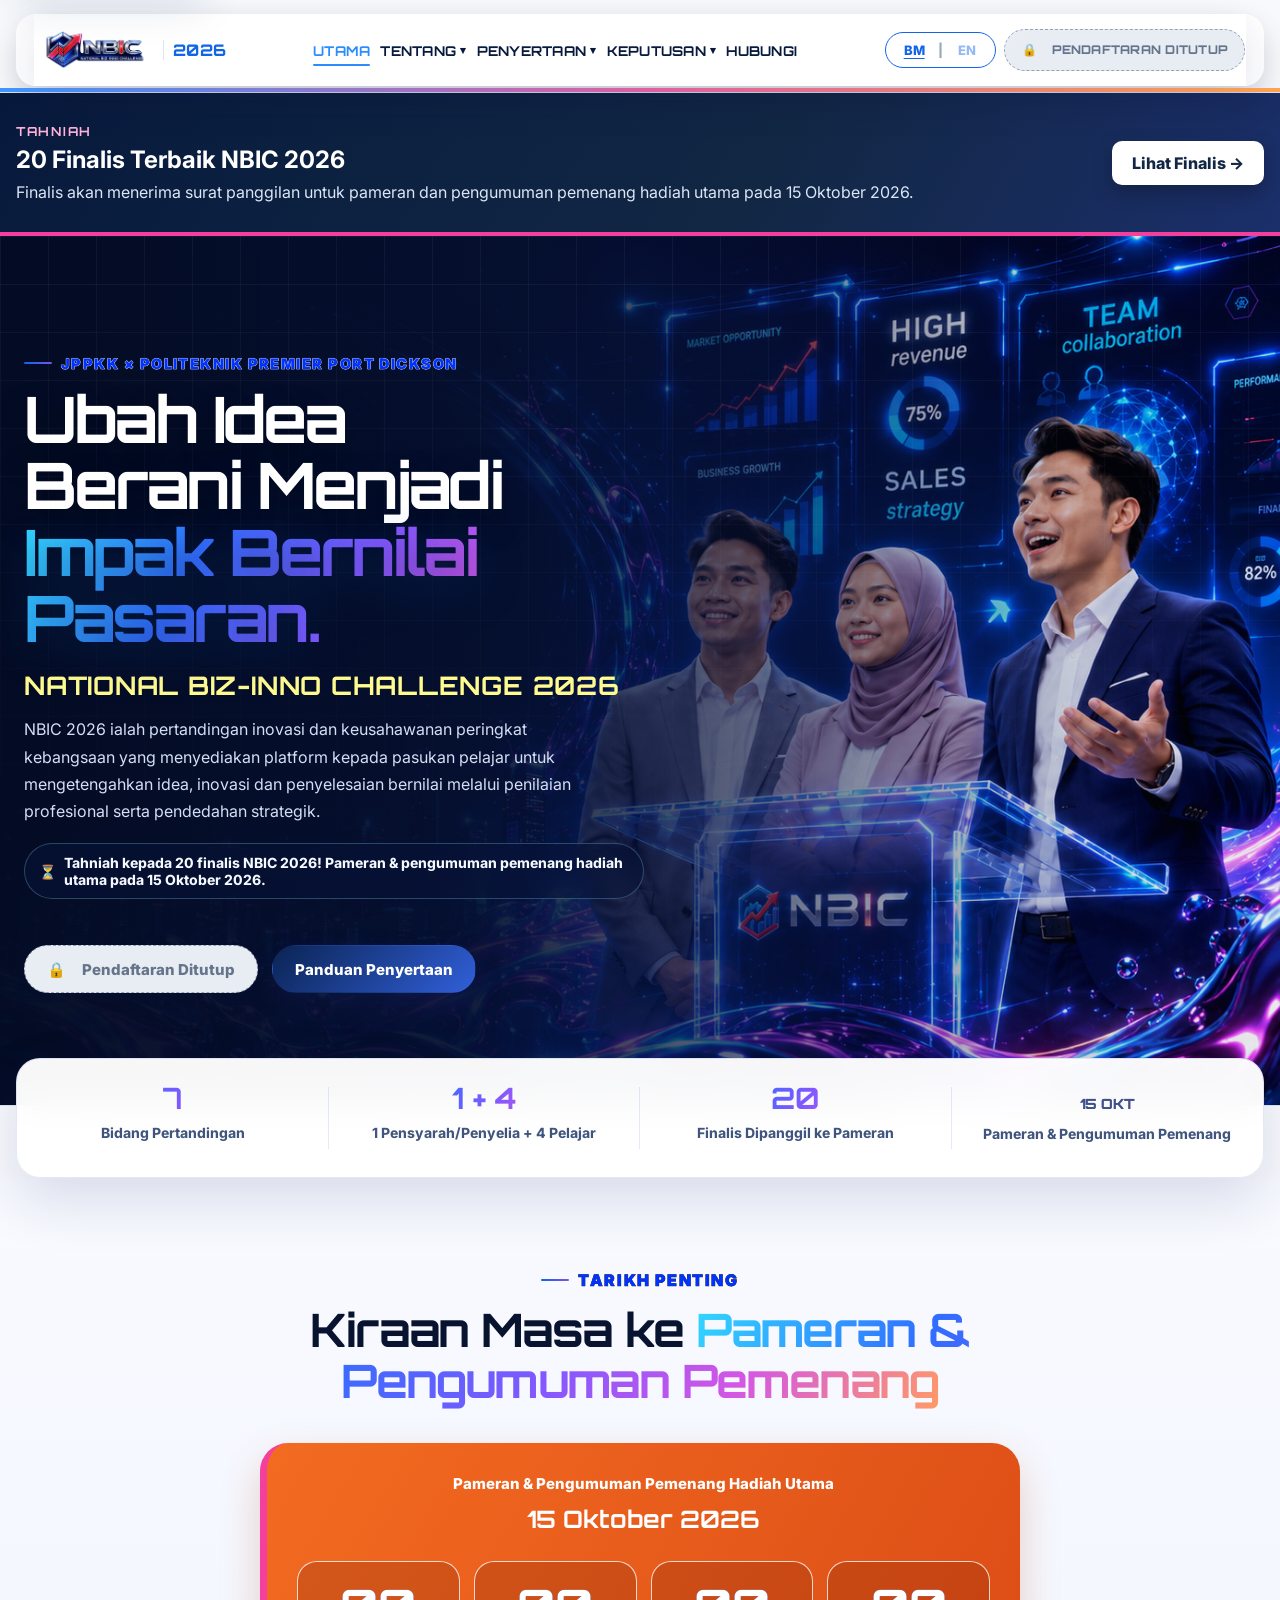
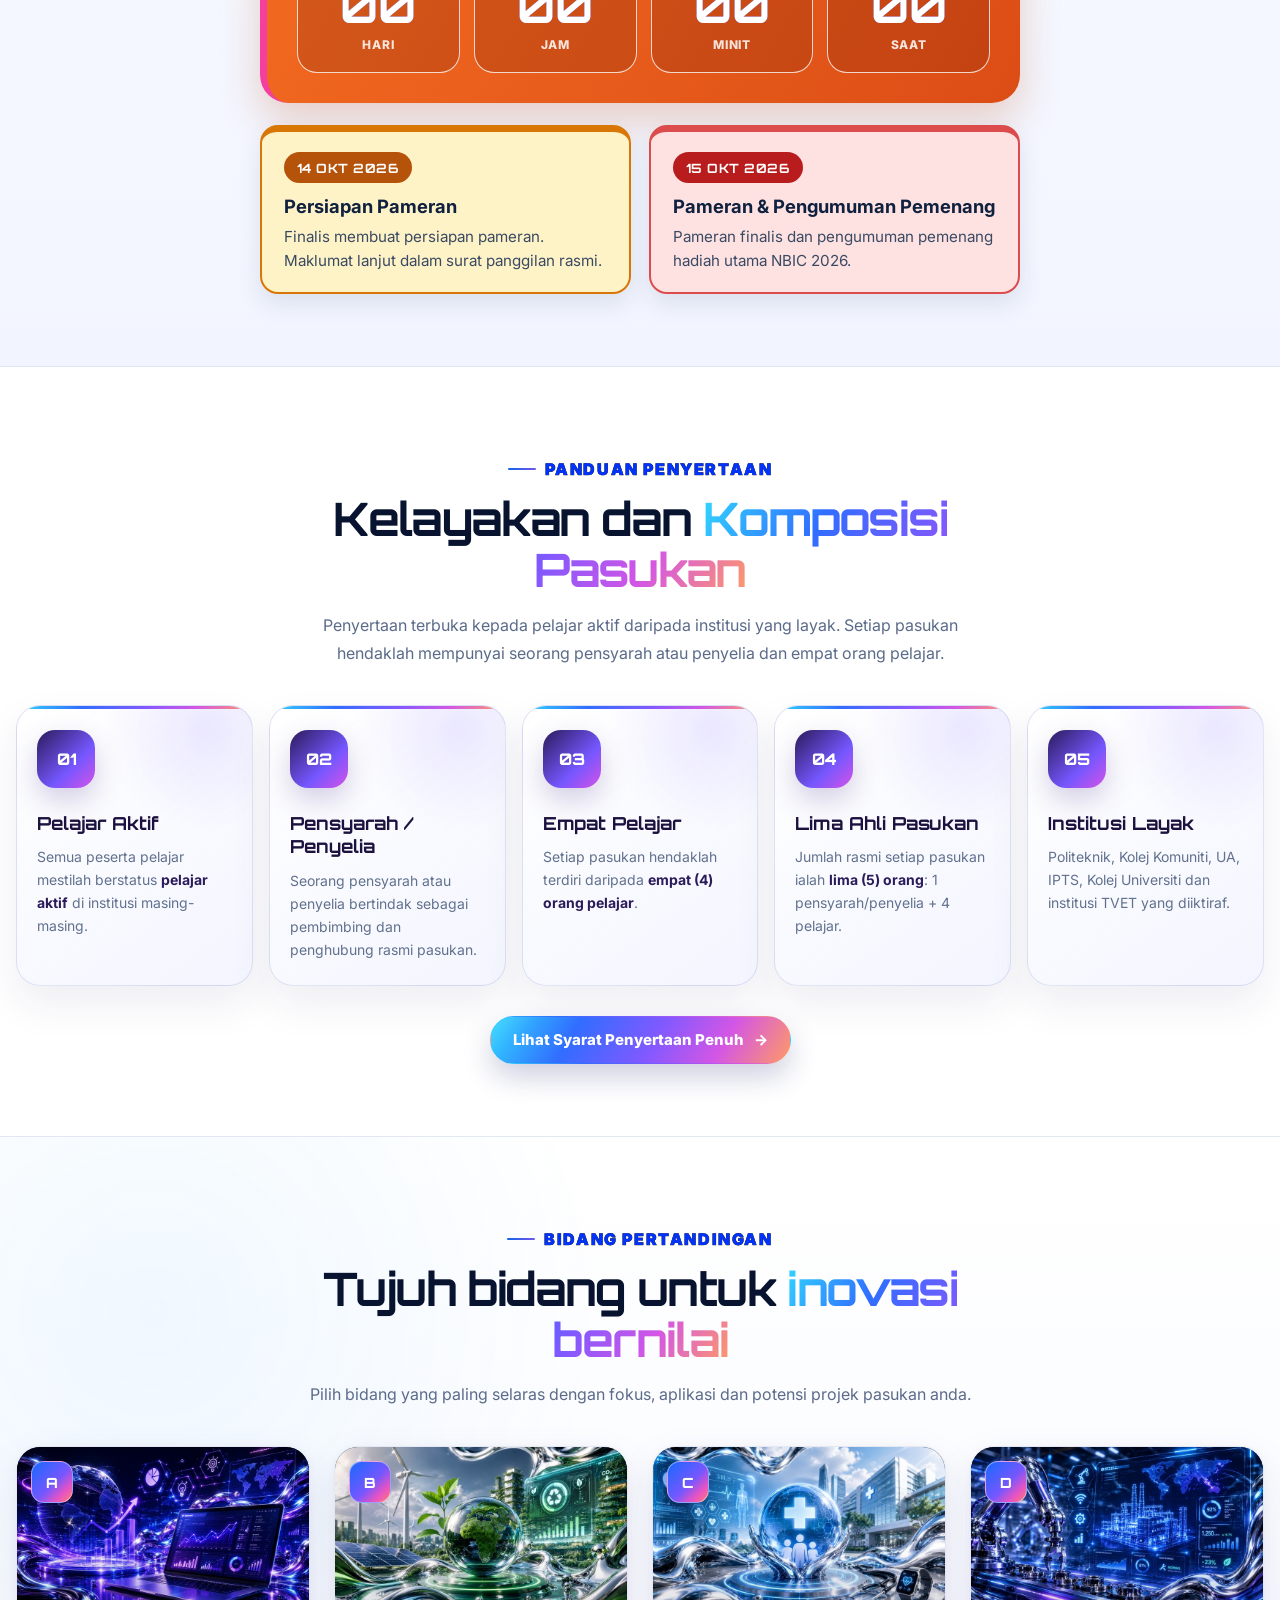
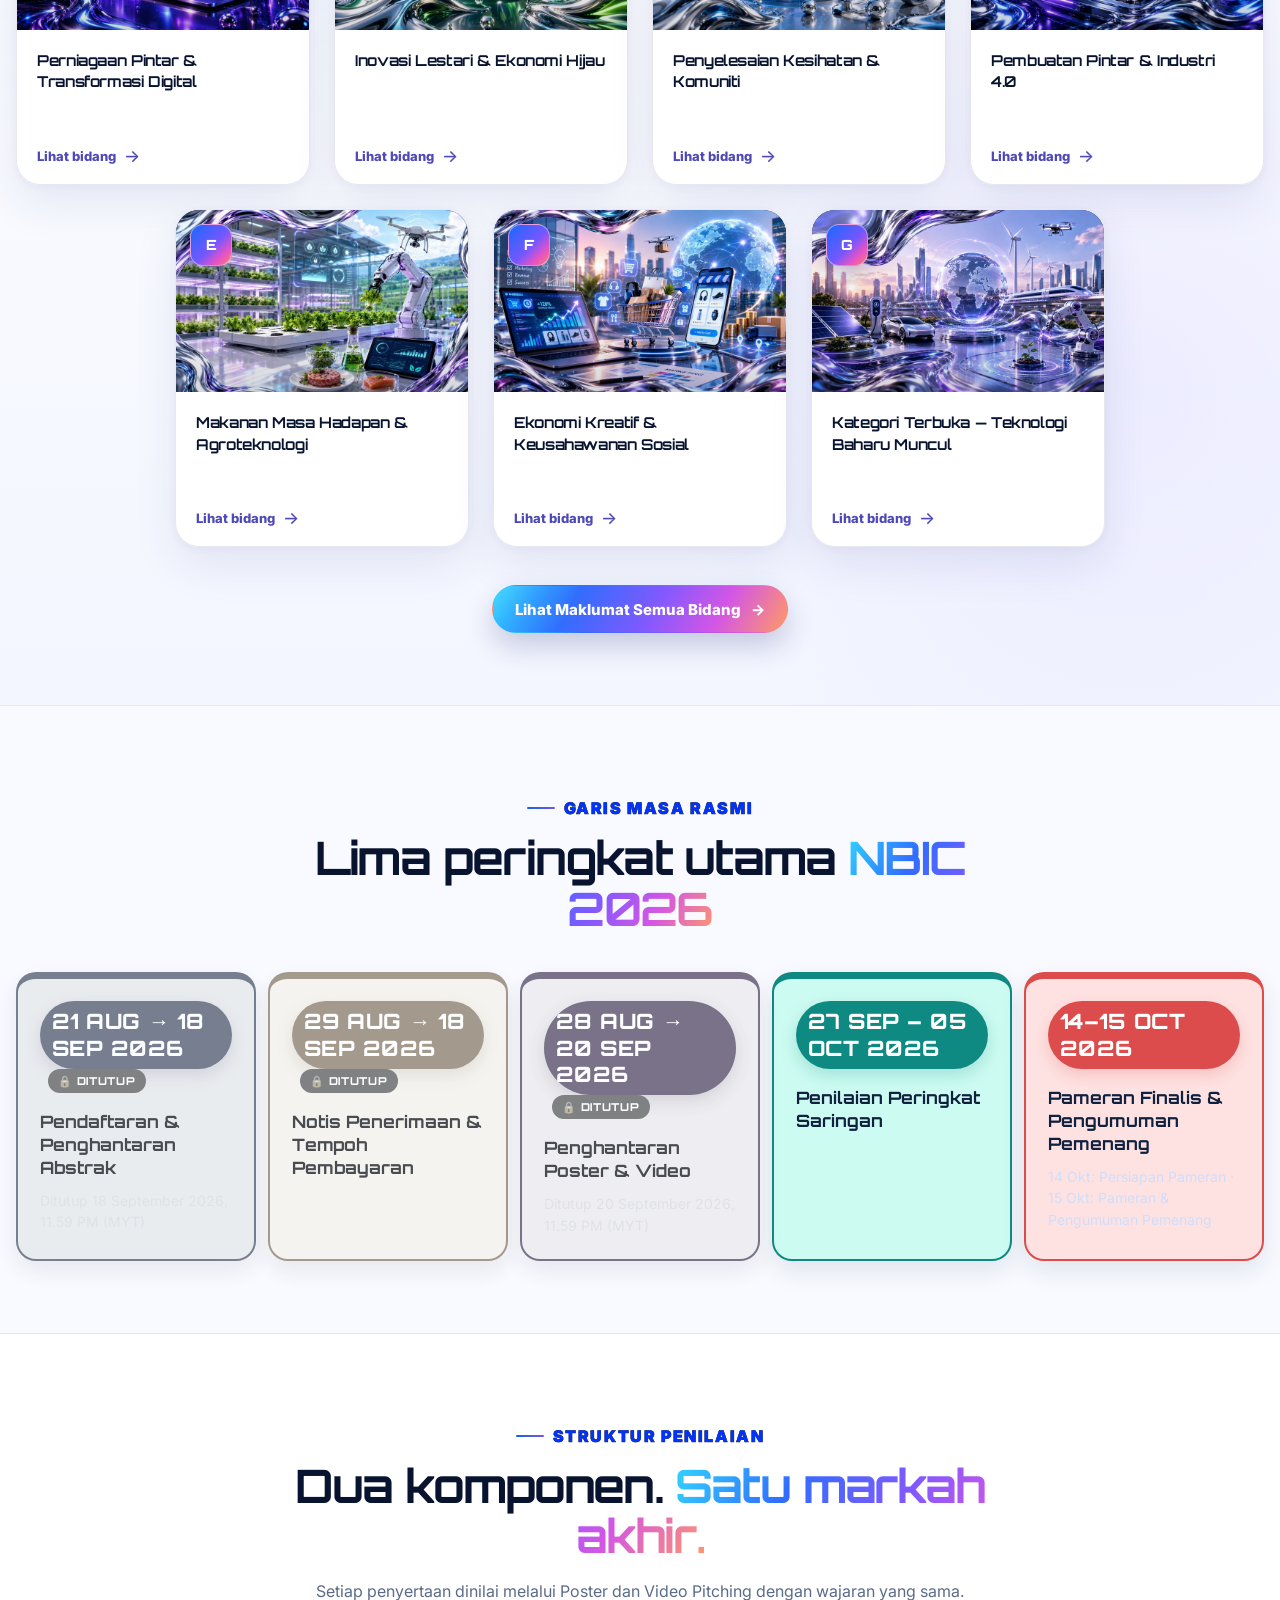
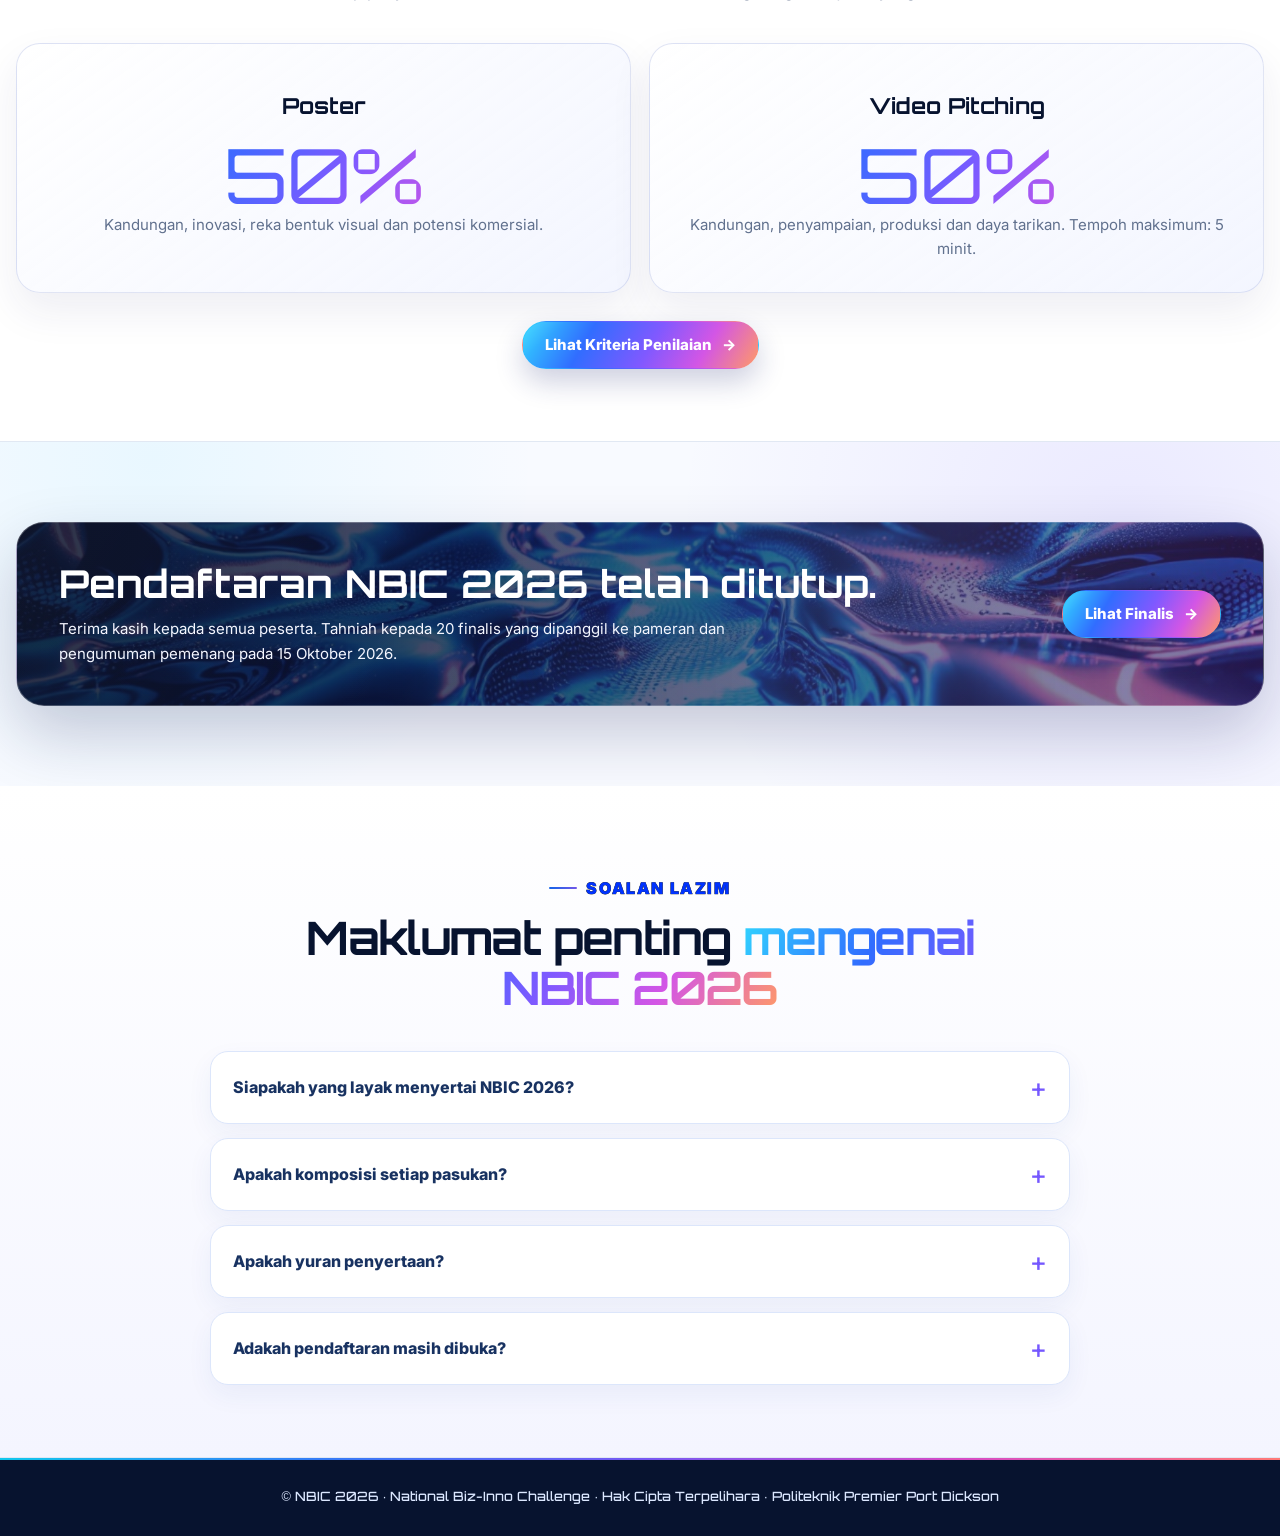
==== commit 1f576eb9: "Add files via upload" ====
--- a/index.html
+++ b/index.html
@@ -61,6 +61,12 @@
 .nbic-sched-card h3{margin:12px 0 6px;color:#10213f;font-size:1.15rem;line-height:1.3}
 .nbic-sched-card p{margin:0;color:#3b4a63;font-size:.95rem;line-height:1.55}
 @media(max-width:640px){.nbic-sched{grid-template-columns:1fr}}
+.btn-closed{background:#e8ecf3!important;color:#64748b!important;border:1px dashed #94a3b8!important;box-shadow:none!important;cursor:not-allowed!important;pointer-events:none;user-select:none;filter:none!important;text-shadow:none!important}
+.btn-closed .arrow{display:none}
+.btn-closed .lock{margin-right:.4em}
+.timeline-home-step.is-locked{filter:grayscale(.85);opacity:.8}
+.step-closed{display:inline-flex;margin:0 0 0 8px;padding:.32rem .65rem;border-radius:999px;background:#5b6472;color:#fff;font-family:'Orbitron',sans-serif;font-size:.68rem;font-weight:800;letter-spacing:.06em;text-transform:uppercase;vertical-align:middle}
+.nav-item-closed{opacity:.55;cursor:not-allowed!important;pointer-events:none}
 </style></head>
 <body class="inner-page home-page">
 <a class="skip-link" href="#main-content">Skip to main content</a>
@@ -86,11 +92,11 @@
 </div>
 <div class="nav-dropdown">
 <button aria-expanded="false" class="nav-dropdown-toggle" type="button"><span class="lang-en">Participate</span><span class="lang-ms">Penyertaan</span><span class="caret">▾</span></button>
-<div class="nav-dropdown-menu"><a href="participation-guide.html"><span class="lang-en">Participation Guide</span><span class="lang-ms">Panduan Penyertaan</span></a><a href="evaluation.html"><span class="lang-en">Evaluation Criteria</span><span class="lang-ms">Kriteria Penilaian</span></a><a href="registration.html"><span class="lang-en">Registration</span><span class="lang-ms">Pendaftaran</span></a><a href="https://forms.gle/dYY2yKwu6adYgLa46" rel="noopener" target="_blank"><span class="lang-en">Submission</span><span class="lang-ms">Penghantaran</span></a></div>
+<div class="nav-dropdown-menu"><a href="participation-guide.html"><span class="lang-en">Participation Guide</span><span class="lang-ms">Panduan Penyertaan</span></a><a href="evaluation.html"><span class="lang-en">Evaluation Criteria</span><span class="lang-ms">Kriteria Penilaian</span></a><a href="registration.html"><span class="lang-en">Registration</span><span class="lang-ms">Pendaftaran</span></a><a class="nav-item-closed" role="link" aria-disabled="true" tabindex="-1"><span class="lang-en">🔒 Submission · Closed</span><span class="lang-ms">🔒 Penghantaran · Ditutup</span></a></div>
 </div>
 <div class="nav-dropdown">
 <button aria-expanded="false" class="nav-dropdown-toggle" type="button"><span class="lang-en">Results</span><span class="lang-ms">Keputusan</span><span class="caret">▾</span></button>
-<div class="nav-dropdown-menu"><a href="gallery.html"><span class="lang-en">Gallery</span><span class="lang-ms">Galeri</span></a><a href="winners.html"><span class="lang-en">Winners</span><span class="lang-ms">Pemenang</span></a></div>
+<div class="nav-dropdown-menu"><a href="gallery.html"><span class="lang-en">Gallery</span><span class="lang-ms">Galeri</span></a><a href="winners.html"><span class="lang-en">Finalists</span><span class="lang-ms">Finalis</span></a></div>
 </div>
 <a href="contact.html"><span class="lang-en">Contact</span><span class="lang-ms">Hubungi</span></a>
 <div aria-label="Language switcher" class="lang-switch lang-switch-mobile">
@@ -101,9 +107,9 @@
 <div class="lang-switch">
 <button data-set-lang="ms" type="button">BM</button><span class="sep">|</span><button data-set-lang="en" type="button">EN</button>
 </div>
-<a class="nav-cta" href="https://forms.gle/xqiHcMK7a9vtpRTu7" rel="noopener" target="_blank">
-<span class="lang-en">Register Now</span><span class="lang-ms">Daftar Sekarang</span><span class="arrow">→</span>
-</a>
+<span class="nav-cta btn-closed" role="link" aria-disabled="true">
+<span class="lock" aria-hidden="true">🔒</span><span class="lang-en">Registration Closed</span><span class="lang-ms">Pendaftaran Ditutup</span>
+</span>
 </div>
 </nav>
 </div>
@@ -129,9 +135,9 @@
 <span class="lang-en">Congratulations to the NBIC 2026 Top 20 finalists! Exhibition &amp; main prize winner announcement on 15 October 2026.</span>
 </p>
 <div class="hero-actions">
-<a class="btn-primary" href="https://forms.gle/xqiHcMK7a9vtpRTu7" rel="noopener" target="_blank">
-<span class="lang-ms">Daftar Sekarang</span><span class="lang-en">Register Now</span><span aria-hidden="true">→</span>
-</a>
+<span class="btn-primary btn-closed" role="link" aria-disabled="true">
+<span class="lock" aria-hidden="true">🔒</span><span class="lang-ms">Pendaftaran Ditutup</span><span class="lang-en">Registration Closed</span>
+</span>
 <a class="btn-outline-light" href="participation-guide.html">
 <span class="lang-ms">Panduan Penyertaan</span><span class="lang-en">Participation Guide</span>
 </a>
@@ -349,9 +355,9 @@
 <h2><span class="lang-ms">Lima peringkat utama <em>NBIC 2026</em></span><span class="lang-en">Five key stages of <em>NBIC 2026</em></span></h2>
 </div>
 <div class="timeline-home-grid">
-<article class="timeline-home-step phase-registration"><time>21 AUG → 18 SEP 2026</time><h3><span class="lang-ms">Pendaftaran &amp; Penghantaran Abstrak Dilanjutkan</span><span class="lang-en">Registration &amp; Abstract Submission Extended</span></h3><p>11.59 PM (MYT)</p></article>
-<article class="timeline-home-step phase-acceptance"><time>29 AUG → 18 SEP 2026</time><h3><span class="lang-ms">Notis Penerimaan &amp; Tempoh Pembayaran Dilanjutkan</span><span class="lang-en">Acceptance Notice &amp; Payment Period Extended</span></h3></article>
-<article class="timeline-home-step phase-submission"><time>28 AUG → 20 SEP 2026</time><h3><span class="lang-ms">Penghantaran Poster &amp; Video</span><span class="lang-en">Poster &amp; Video Submission</span></h3></article>
+<article class="timeline-home-step phase-registration is-locked"><time>21 AUG → 18 SEP 2026</time><span class="step-closed"><span class="lang-ms">🔒 Ditutup</span><span class="lang-en">🔒 Closed</span></span><h3><span class="lang-ms">Pendaftaran &amp; Penghantaran Abstrak</span><span class="lang-en">Registration &amp; Abstract Submission</span></h3><p><span class="lang-ms">Ditutup 18 September 2026, 11.59 PM (MYT)</span><span class="lang-en">Closed 18 September 2026, 11.59 PM (MYT)</span></p></article>
+<article class="timeline-home-step phase-acceptance is-locked"><time>29 AUG → 18 SEP 2026</time><span class="step-closed"><span class="lang-ms">🔒 Ditutup</span><span class="lang-en">🔒 Closed</span></span><h3><span class="lang-ms">Notis Penerimaan &amp; Tempoh Pembayaran</span><span class="lang-en">Acceptance Notice &amp; Payment Period</span></h3></article>
+<article class="timeline-home-step phase-submission is-locked"><time>28 AUG → 20 SEP 2026</time><span class="step-closed"><span class="lang-ms">🔒 Ditutup</span><span class="lang-en">🔒 Closed</span></span><h3><span class="lang-ms">Penghantaran Poster &amp; Video</span><span class="lang-en">Poster &amp; Video Submission</span></h3><p><span class="lang-ms">Ditutup 20 September 2026, 11.59 PM (MYT)</span><span class="lang-en">Closed 20 September 2026, 11.59 PM (MYT)</span></p></article>
 <article class="timeline-home-step phase-judging"><time>27 SEP – 05 OCT 2026</time><h3><span class="lang-ms">Penilaian Peringkat Saringan</span><span class="lang-en">Preliminary Round Judging</span></h3></article>
 <article class="timeline-home-step phase-final"><time>14–15 OCT 2026</time><h3><span class="lang-ms">Pameran Finalis &amp; Pengumuman Pemenang</span><span class="lang-en">Finalist Exhibition &amp; Winner Announcement</span></h3><p><span class="lang-ms">14 Okt: Persiapan Pameran · 15 Okt: Pameran &amp; Pengumuman Pemenang</span><span class="lang-en">14 Oct: Exhibition Preparation · 15 Oct: Exhibition &amp; Winner Announcement</span></p></article>
 </div>
@@ -375,10 +381,10 @@
 <div class="container">
 <div class="home-register-panel reveal">
 <div>
-<h2><span class="lang-ms">Sedia untuk menyertai NBIC 2026?</span><span class="lang-en">Ready to participate in NBIC 2026?</span></h2>
-<p><span class="lang-ms">Pastikan maklumat pasukan, penyelia dan ringkasan projek telah lengkap sebelum mengisi borang pendaftaran rasmi.</span><span class="lang-en">Ensure your team information, supervisor details and project summary are complete before submitting the official registration form.</span></p>
-</div>
-<a class="btn-primary" href="https://forms.gle/xqiHcMK7a9vtpRTu7" rel="noopener" target="_blank"><span class="lang-ms">Ke Halaman Pendaftaran</span><span class="lang-en">Open Registration Form</span> →</a>
+<h2><span class="lang-ms">Pendaftaran NBIC 2026 telah ditutup.</span><span class="lang-en">NBIC 2026 registration is now closed.</span></h2>
+<p><span class="lang-ms">Terima kasih kepada semua peserta. Tahniah kepada 20 finalis yang dipanggil ke pameran dan pengumuman pemenang pada 15 Oktober 2026.</span><span class="lang-en">Thank you to all participants. Congratulations to the 20 finalists called to the exhibition and winner announcement on 15 October 2026.</span></p>
+</div>
+<a class="btn-primary" href="winners.html#top-20-finalists"><span class="lang-ms">Lihat Finalis</span><span class="lang-en">View Finalists</span> →</a>
 </div>
 </div>
 </section>
@@ -386,13 +392,13 @@
 <div class="container">
 <div class="section-title-wrap reveal">
 <p class="eyebrow"><span class="lang-ms">Soalan Lazim</span><span class="lang-en">Frequently Asked Questions</span></p>
-<h2><span class="lang-ms">Maklumat penting <em>sebelum mendaftar</em></span><span class="lang-en">Important information <em>before registration</em></span></h2>
+<h2><span class="lang-ms">Maklumat penting <em>mengenai NBIC 2026</em></span><span class="lang-en">Important information <em>about NBIC 2026</em></span></h2>
 </div>
 <div class="home-faq-list">
 <details class="home-faq-item"><summary><span class="lang-ms">Siapakah yang layak menyertai NBIC 2026?</span><span class="lang-en">Who is eligible to participate in NBIC 2026?</span></summary><div class="home-faq-answer"><span class="lang-ms">Pelajar aktif daripada Politeknik Malaysia, Kolej Komuniti, Universiti Awam, IPTS, Kolej Universiti dan institusi TVET yang diiktiraf, tertakluk kepada syarat rasmi.</span><span class="lang-en">Active students from Malaysian Polytechnics, Community Colleges, Public Universities, Private HEIs, University Colleges and recognised TVET institutions, subject to the official rules.</span></div></details>
 <details class="home-faq-item"><summary><span class="lang-ms">Apakah komposisi setiap pasukan?</span><span class="lang-en">What is the required team composition?</span></summary><div class="home-faq-answer"><span class="lang-ms">Satu (1) pensyarah/penyelia dan empat (4) orang pelajar; jumlah lima (5) orang setiap pasukan.</span><span class="lang-en">One (1) lecturer/supervisor and four (4) students; five (5) members in total.</span></div></details>
-<details class="home-faq-item"><summary><span class="lang-ms">Apakah yuran penyertaan?</span><span class="lang-en">What are the registration fees?</span></summary><div class="home-faq-answer"><span class="lang-ms">Yuran Penyertaan: Pendaftaran Awal (Early Bird) RM120 telah tamat tempoh pada 31 Ogos 2026; RM150 bagi pendaftaran dari 1 hingga 18 September 2026. Terbuka kepada semua IPTA/IPTS.</span><span class="lang-en">Participation Fee: Early Bird RM120 closed on 31 August 2026; RM150 for registrations made from 1 to 18 September 2026. Open to all IPTA/IPTS.</span></div></details>
-<details class="home-faq-item"><summary><span class="lang-ms">Bilakah pendaftaran ditutup?</span><span class="lang-en">When does registration close?</span></summary><div class="home-faq-answer"><span class="lang-ms">Pendaftaran dan penghantaran abstrak dilanjutkan sehingga 18 September 2026, jam 11.59 malam (MYT).</span><span class="lang-en">Registration and abstract submission are extended until 18 September 2026 at 11.59 PM (MYT).</span></div></details>
+<details class="home-faq-item"><summary><span class="lang-ms">Apakah yuran penyertaan?</span><span class="lang-en">What are the registration fees?</span></summary><div class="home-faq-answer"><span class="lang-ms">Yuran Penyertaan: Pendaftaran Awal (Early Bird) RM120 tamat tempoh pada 31 Ogos 2026; yuran biasa RM150 bagi pendaftaran 1 hingga 18 September 2026. Pendaftaran kini telah ditutup.</span><span class="lang-en">Participation Fee: Early Bird RM120 closed on 31 August 2026; standard fee RM150 for registrations from 1 to 18 September 2026. Registration is now closed.</span></div></details>
+<details class="home-faq-item"><summary><span class="lang-ms">Adakah pendaftaran masih dibuka?</span><span class="lang-en">Is registration still open?</span></summary><div class="home-faq-answer"><span class="lang-ms">Tidak. Pendaftaran dan penghantaran abstrak telah ditutup pada 18 September 2026, jam 11.59 malam (MYT).</span><span class="lang-en">No. Registration and abstract submission closed on 18 September 2026 at 11.59 PM (MYT).</span></div></details>
 </div>
 </div>
 </section>
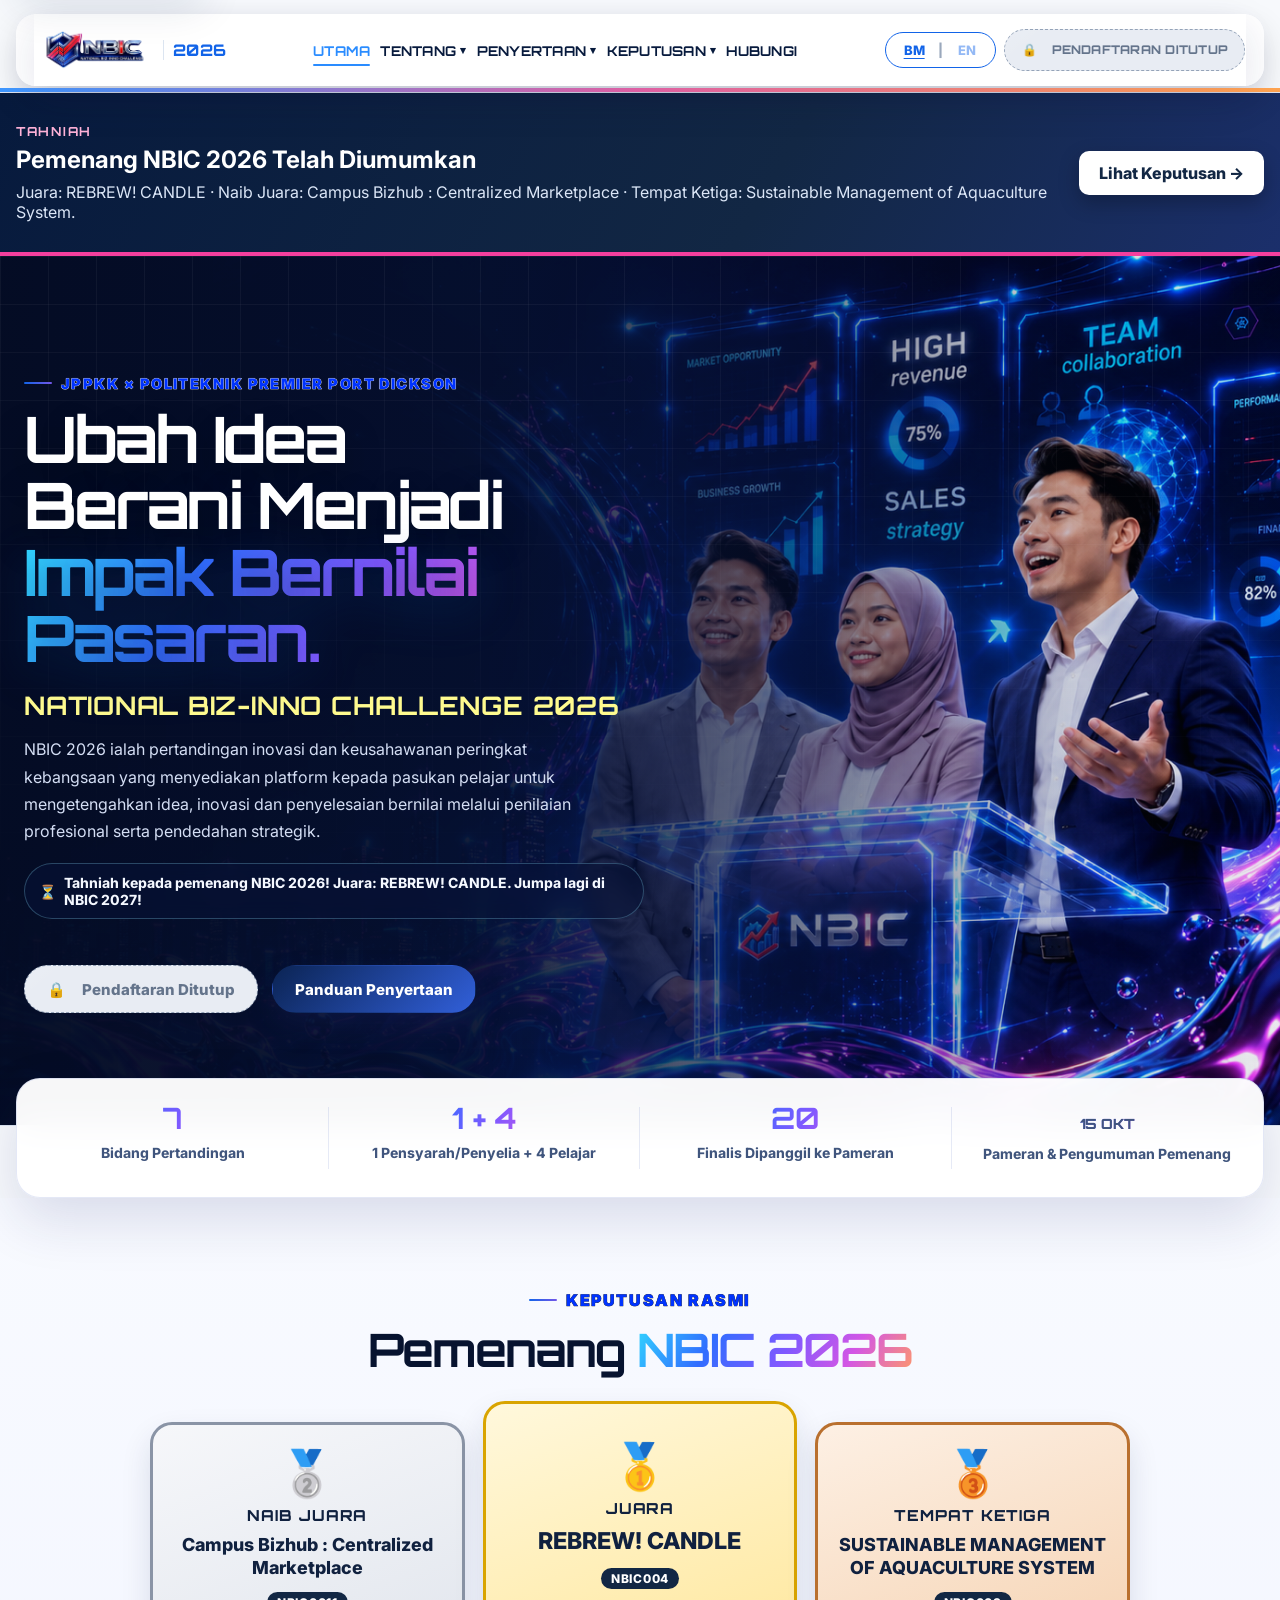
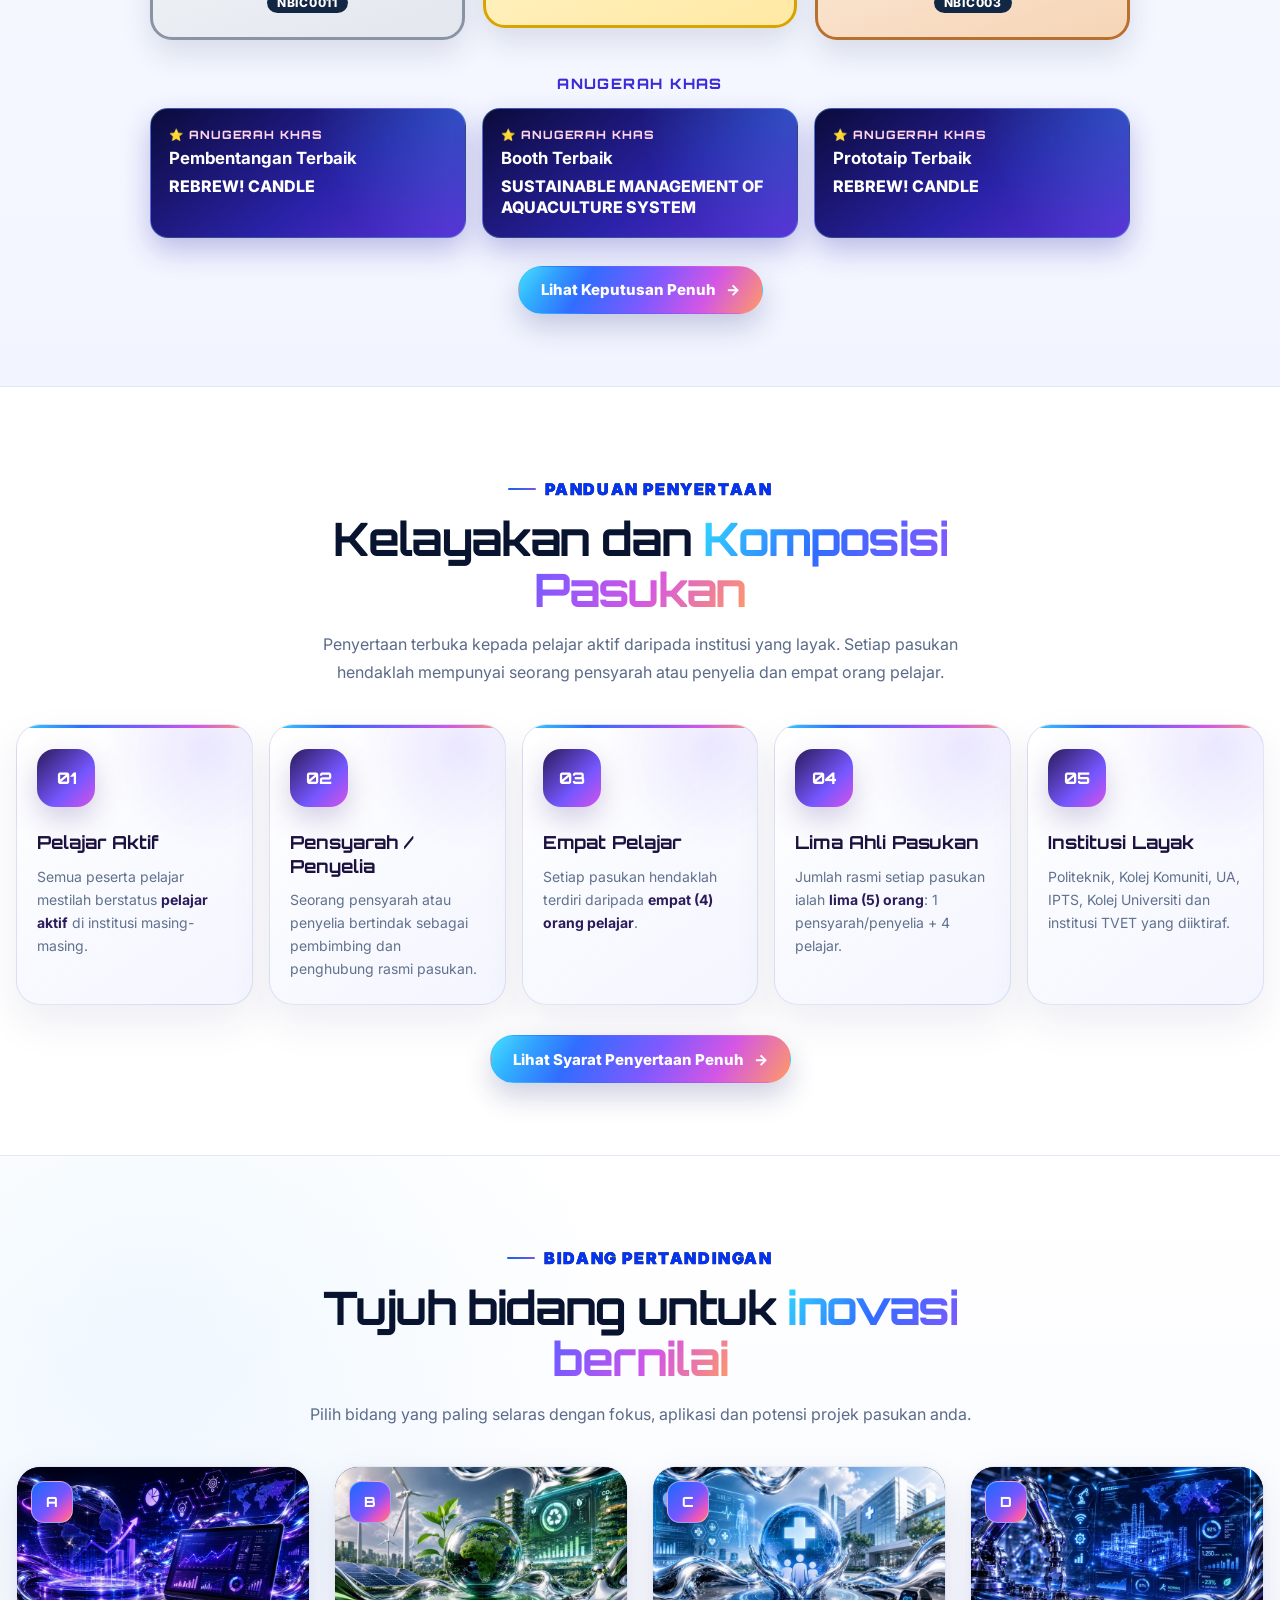
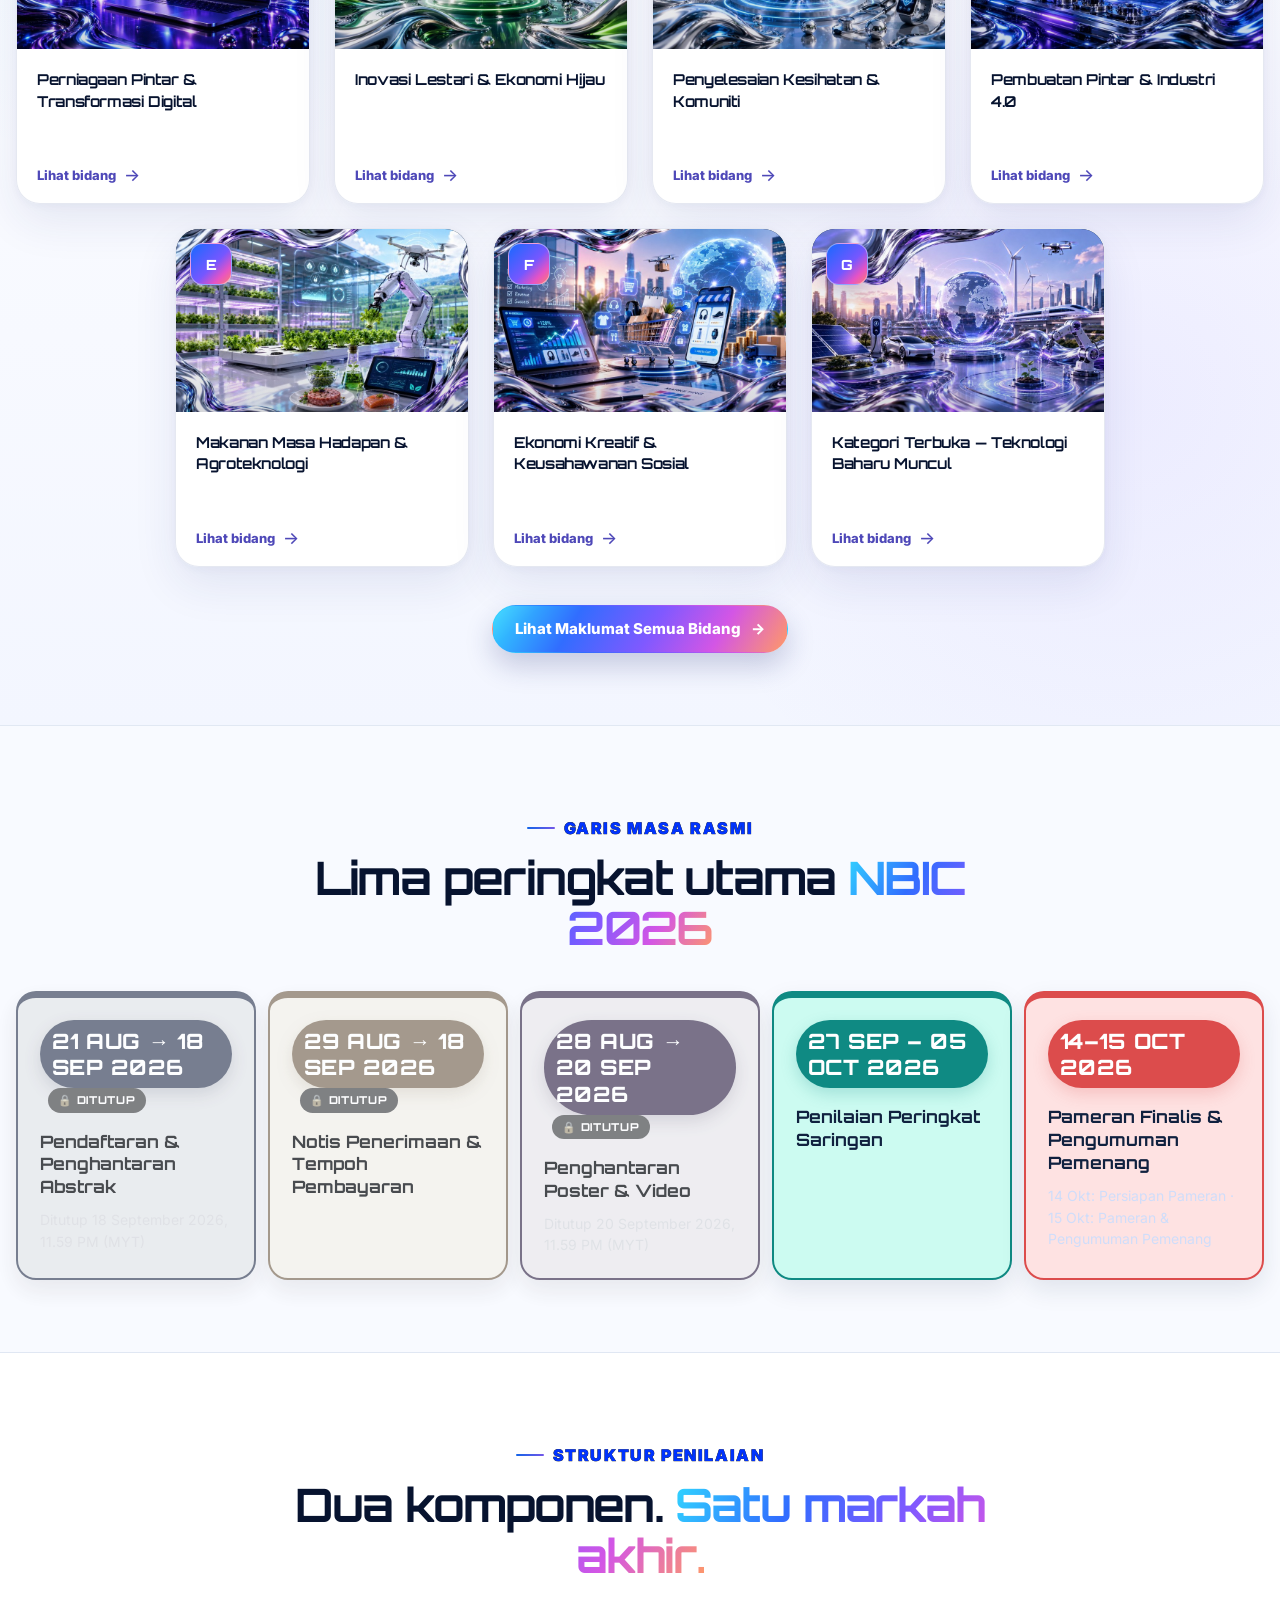
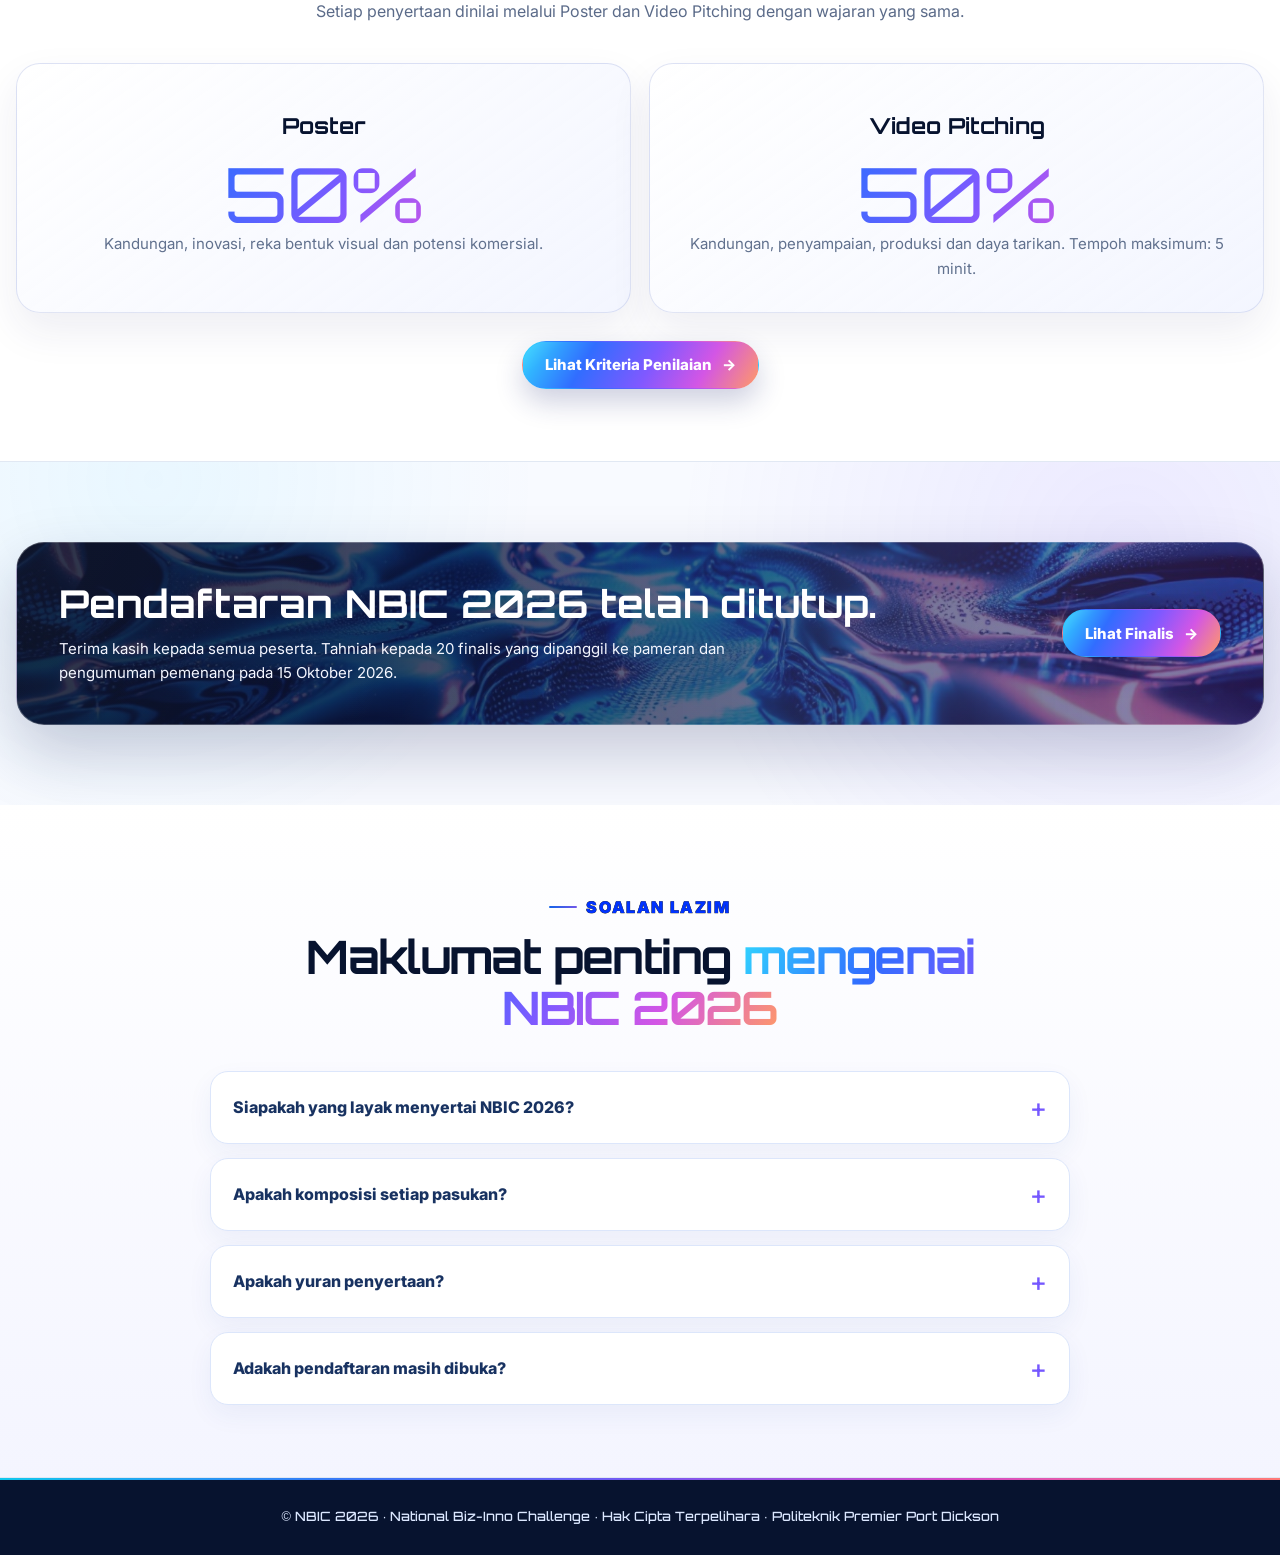
==== commit 7c4aef78: "Add NBIC 2026 winners announcement section" ====
--- a/index.html
+++ b/index.html
@@ -67,6 +67,26 @@
 .timeline-home-step.is-locked{filter:grayscale(.85);opacity:.8}
 .step-closed{display:inline-flex;margin:0 0 0 8px;padding:.32rem .65rem;border-radius:999px;background:#5b6472;color:#fff;font-family:'Orbitron',sans-serif;font-size:.68rem;font-weight:800;letter-spacing:.06em;text-transform:uppercase;vertical-align:middle}
 .nav-item-closed{opacity:.55;cursor:not-allowed!important;pointer-events:none}
+
+/* ===== Overall winners ===== */
+.nbic-podium{display:grid;grid-template-columns:repeat(3,minmax(0,1fr));gap:18px;align-items:end;max-width:980px;margin:30px auto 0}
+.nbic-podium-card{position:relative;padding:26px 20px 24px;border:3px solid var(--tier);border-radius:22px;background:var(--fill);text-align:center;box-shadow:0 14px 30px rgba(15,35,70,.12)}
+.nbic-podium-card.p1{--tier:#d9a400;--fill:linear-gradient(160deg,#fff8dc,#ffe9a3);order:2;padding-top:40px;padding-bottom:36px;transform:translateY(-12px)}
+.nbic-podium-card.p2{--tier:#8a94a6;--fill:linear-gradient(160deg,#f6f7fa,#e3e7ee);order:1}
+.nbic-podium-card.p3{--tier:#b9702f;--fill:linear-gradient(160deg,#fdf0e4,#f6d5b6);order:3}
+.nbic-podium-medal{display:block;font-size:2.8rem;line-height:1}
+.nbic-podium-place{display:block;margin:10px 0 8px;color:#10213f;font-family:'Orbitron',sans-serif;font-weight:800;font-size:.95rem;letter-spacing:.06em;text-transform:uppercase}
+.nbic-podium-name{margin:0;color:#10213f;font-weight:800;font-size:1.12rem;line-height:1.3;overflow-wrap:anywhere}
+.nbic-podium-card.p1 .nbic-podium-name{font-size:1.45rem}
+.nbic-podium-code{display:inline-block;margin-top:12px;padding:3px 10px;border-radius:999px;background:#122744;color:#fff;font-size:.75rem;font-weight:800;letter-spacing:.06em}
+.nbic-special-label{display:block;margin:34px auto 0;text-align:center;color:#3b2bd8;font-family:'Orbitron',sans-serif;font-weight:800;font-size:.9rem;letter-spacing:.1em;text-transform:uppercase}
+.nbic-special-row{display:grid;grid-template-columns:repeat(3,minmax(0,1fr));gap:16px;max-width:980px;margin:16px auto 0}
+.nbic-special-card{padding:18px;border-radius:18px;border:1px solid rgba(125,211,252,.30);background:radial-gradient(circle at 100% 0%,rgba(56,189,248,.28) 0,transparent 46%),linear-gradient(145deg,#0b0b3b 0%,#2a22a8 58%,#5b2fd6 100%);box-shadow:0 12px 28px rgba(42,34,168,.28)}
+.nbic-special-card small{display:block;color:#ffd3ea!important;font-family:'Orbitron',sans-serif;font-weight:800;font-size:.72rem;letter-spacing:.08em;text-transform:uppercase}
+.nbic-special-card h3,.nbic-special-card p{color:#fff!important}
+.nbic-special-card h3{margin:6px 0 8px;font-size:1.05rem}
+.nbic-special-card p{margin:0;font-weight:800;line-height:1.35;overflow-wrap:anywhere}
+@media(max-width:760px){.nbic-podium,.nbic-special-row{grid-template-columns:1fr}.nbic-podium-card.p1{order:1;transform:none}.nbic-podium-card.p2{order:2}.nbic-podium-card.p3{order:3}}
 </style></head>
 <body class="inner-page home-page">
 <a class="skip-link" href="#main-content">Skip to main content</a>
@@ -115,7 +135,7 @@
 </div>
 </header>
 <main id="main-content">
-<section class="nbic-announcement" aria-labelledby="finalist-announcement"><div class="container"><div><p class="nbic-announcement-kicker"><span class="lang-en">Congratulations</span><span class="lang-ms">Tahniah</span></p><h2 id="finalist-announcement"><span class="lang-en">NBIC 2026 Top 20 Finalists</span><span class="lang-ms">20 Finalis Terbaik NBIC 2026</span></h2><p><span class="lang-en">Finalists will receive a call letter (<i>surat panggilan</i>) for the exhibition and the main prize winner announcement on 15 October 2026.</span><span class="lang-ms">Finalis akan menerima surat panggilan untuk pameran dan pengumuman pemenang hadiah utama pada 15 Oktober 2026.</span></p></div><a href="winners.html#top-20-finalists"><span class="lang-en">View Finalists →</span><span class="lang-ms">Lihat Finalis →</span></a></div></section>
+<section class="nbic-announcement" aria-labelledby="finalist-announcement"><div class="container"><div><p class="nbic-announcement-kicker"><span class="lang-en">Congratulations</span><span class="lang-ms">Tahniah</span></p><h2 id="finalist-announcement"><span class="lang-en">NBIC 2026 Winners Announced</span><span class="lang-ms">Pemenang NBIC 2026 Telah Diumumkan</span></h2><p><span class="lang-en">Champion: REBREW! CANDLE · Runner-up: Campus Bizhub : Centralized Marketplace · Third Place: Sustainable Management of Aquaculture System.</span><span class="lang-ms">Juara: REBREW! CANDLE · Naib Juara: Campus Bizhub : Centralized Marketplace · Tempat Ketiga: Sustainable Management of Aquaculture System.</span></p></div><a href="winners.html#keputusan-rasmi"><span class="lang-en">View Results →</span><span class="lang-ms">Lihat Keputusan →</span></a></div></section>
 <section aria-labelledby="hero-title" class="hero hero-home">
 <div class="container hero-inner">
 <div class="home-hero-copy reveal">
@@ -131,8 +151,8 @@
 </p>
 <p class="hero-deadline">
 <span aria-hidden="true">⏳</span>
-<span class="lang-ms">Tahniah kepada 20 finalis NBIC 2026! Pameran &amp; pengumuman pemenang hadiah utama pada 15 Oktober 2026.</span>
-<span class="lang-en">Congratulations to the NBIC 2026 Top 20 finalists! Exhibition &amp; main prize winner announcement on 15 October 2026.</span>
+<span class="lang-ms">Tahniah kepada pemenang NBIC 2026! Juara: REBREW! CANDLE. Jumpa lagi di NBIC 2027!</span>
+<span class="lang-en">Congratulations to the NBIC 2026 winners! Champion: REBREW! CANDLE. See you at NBIC 2027!</span>
 </p>
 <div class="hero-actions">
 <span class="btn-primary btn-closed" role="link" aria-disabled="true">
@@ -161,28 +181,24 @@
 </figure>
 </div>
 </section>
-<section class="section deadline-section" id="deadline">
-<div class="container">
-<div class="section-title-wrap reveal">
-<p class="eyebrow"><span class="lang-ms">Tarikh Penting</span><span class="lang-en">Important Date</span></p>
-<h2><span class="lang-ms">Kiraan Masa ke <em>Pameran &amp; Pengumuman Pemenang</em></span><span class="lang-en">Countdown to the <em>Exhibition &amp; Winner Announcement</em></span></h2>
-</div>
-<div class="deadline-card reveal" data-home-deadline="2026-10-15T00:00:00+08:00">
-<div class="deadline-label">
-<span class="lang-ms">Pameran &amp; Pengumuman Pemenang Hadiah Utama</span><span class="lang-en">Exhibition &amp; Main Prize Winner Announcement</span>
-<strong><span class="lang-ms">15 Oktober 2026</span><span class="lang-en">15 October 2026</span></strong>
-</div>
-<div class="deadline-grid">
-<div class="deadline-unit"><strong data-count="days">00</strong><span><span class="lang-ms">Hari</span><span class="lang-en">Days</span></span></div>
-<div class="deadline-unit"><strong data-count="hours">00</strong><span><span class="lang-ms">Jam</span><span class="lang-en">Hours</span></span></div>
-<div class="deadline-unit"><strong data-count="minutes">00</strong><span><span class="lang-ms">Minit</span><span class="lang-en">Minutes</span></span></div>
-<div class="deadline-unit"><strong data-count="seconds">00</strong><span><span class="lang-ms">Saat</span><span class="lang-en">Seconds</span></span></div>
-</div>
-</div>
-<div class="nbic-sched reveal">
-<article class="nbic-sched-card"><time datetime="2026-10-14"><span class="lang-ms">14 OKT 2026</span><span class="lang-en">14 OCT 2026</span></time><h3><span class="lang-ms">Persiapan Pameran</span><span class="lang-en">Exhibition Preparation</span></h3><p><span class="lang-ms">Finalis membuat persiapan pameran. Maklumat lanjut dalam surat panggilan rasmi.</span><span class="lang-en">Finalists prepare for the exhibition. Further details are in the official call letter.</span></p></article>
-<article class="nbic-sched-card is-expo"><time datetime="2026-10-15"><span class="lang-ms">15 OKT 2026</span><span class="lang-en">15 OCT 2026</span></time><h3><span class="lang-ms">Pameran &amp; Pengumuman Pemenang</span><span class="lang-en">Exhibition &amp; Winner Announcement</span></h3><p><span class="lang-ms">Pameran finalis dan pengumuman pemenang hadiah utama NBIC 2026.</span><span class="lang-en">Finalist exhibition and announcement of the NBIC 2026 main prize winners.</span></p></article>
-</div>
+<section class="section deadline-section" id="results">
+<div class="container">
+<div class="section-title-wrap reveal">
+<p class="eyebrow"><span class="lang-en">Official Results</span><span class="lang-ms">Keputusan Rasmi</span></p>
+<h2><span class="lang-en">NBIC 2026 <em>Overall Winners</em></span><span class="lang-ms">Pemenang <em>NBIC 2026</em></span></h2>
+</div>
+<div class="nbic-podium reveal">
+<article class="nbic-podium-card p2"><span class="nbic-podium-medal" aria-hidden="true">🥈</span><span class="nbic-podium-place"><span class="lang-en">Runner-up</span><span class="lang-ms">Naib Juara</span></span><p class="nbic-podium-name">Campus Bizhub : Centralized Marketplace</p><span class="nbic-podium-code">NBIC0011</span></article>
+<article class="nbic-podium-card p1"><span class="nbic-podium-medal" aria-hidden="true">🥇</span><span class="nbic-podium-place"><span class="lang-en">Champion</span><span class="lang-ms">Juara</span></span><p class="nbic-podium-name">REBREW! CANDLE</p><span class="nbic-podium-code">NBIC004</span></article>
+<article class="nbic-podium-card p3"><span class="nbic-podium-medal" aria-hidden="true">🥉</span><span class="nbic-podium-place"><span class="lang-en">Third Place</span><span class="lang-ms">Tempat Ketiga</span></span><p class="nbic-podium-name">SUSTAINABLE MANAGEMENT OF AQUACULTURE SYSTEM</p><span class="nbic-podium-code">NBIC003</span></article>
+</div>
+<span class="nbic-special-label"><span class="lang-en">Special Awards</span><span class="lang-ms">Anugerah Khas</span></span>
+<div class="nbic-special-row reveal">
+<article class="nbic-special-card"><small>⭐ <span class="lang-en">Special Award</span><span class="lang-ms">Anugerah Khas</span></small><h3><span class="lang-en">Best Presentation</span><span class="lang-ms">Pembentangan Terbaik</span></h3><p>REBREW! CANDLE</p></article>
+<article class="nbic-special-card"><small>⭐ <span class="lang-en">Special Award</span><span class="lang-ms">Anugerah Khas</span></small><h3><span class="lang-en">Best Booth</span><span class="lang-ms">Booth Terbaik</span></h3><p>SUSTAINABLE MANAGEMENT OF AQUACULTURE SYSTEM</p></article>
+<article class="nbic-special-card"><small>⭐ <span class="lang-en">Special Award</span><span class="lang-ms">Anugerah Khas</span></small><h3><span class="lang-en">Best Prototype</span><span class="lang-ms">Prototaip Terbaik</span></h3><p>REBREW! CANDLE</p></article>
+</div>
+<div style="text-align:center;margin-top:28px"><a class="btn-primary" href="winners.html#keputusan-rasmi"><span class="lang-en">View Full Results</span><span class="lang-ms">Lihat Keputusan Penuh</span> →</a></div>
 </div>
 </section>
 <section class="section about-home" id="eligibility">
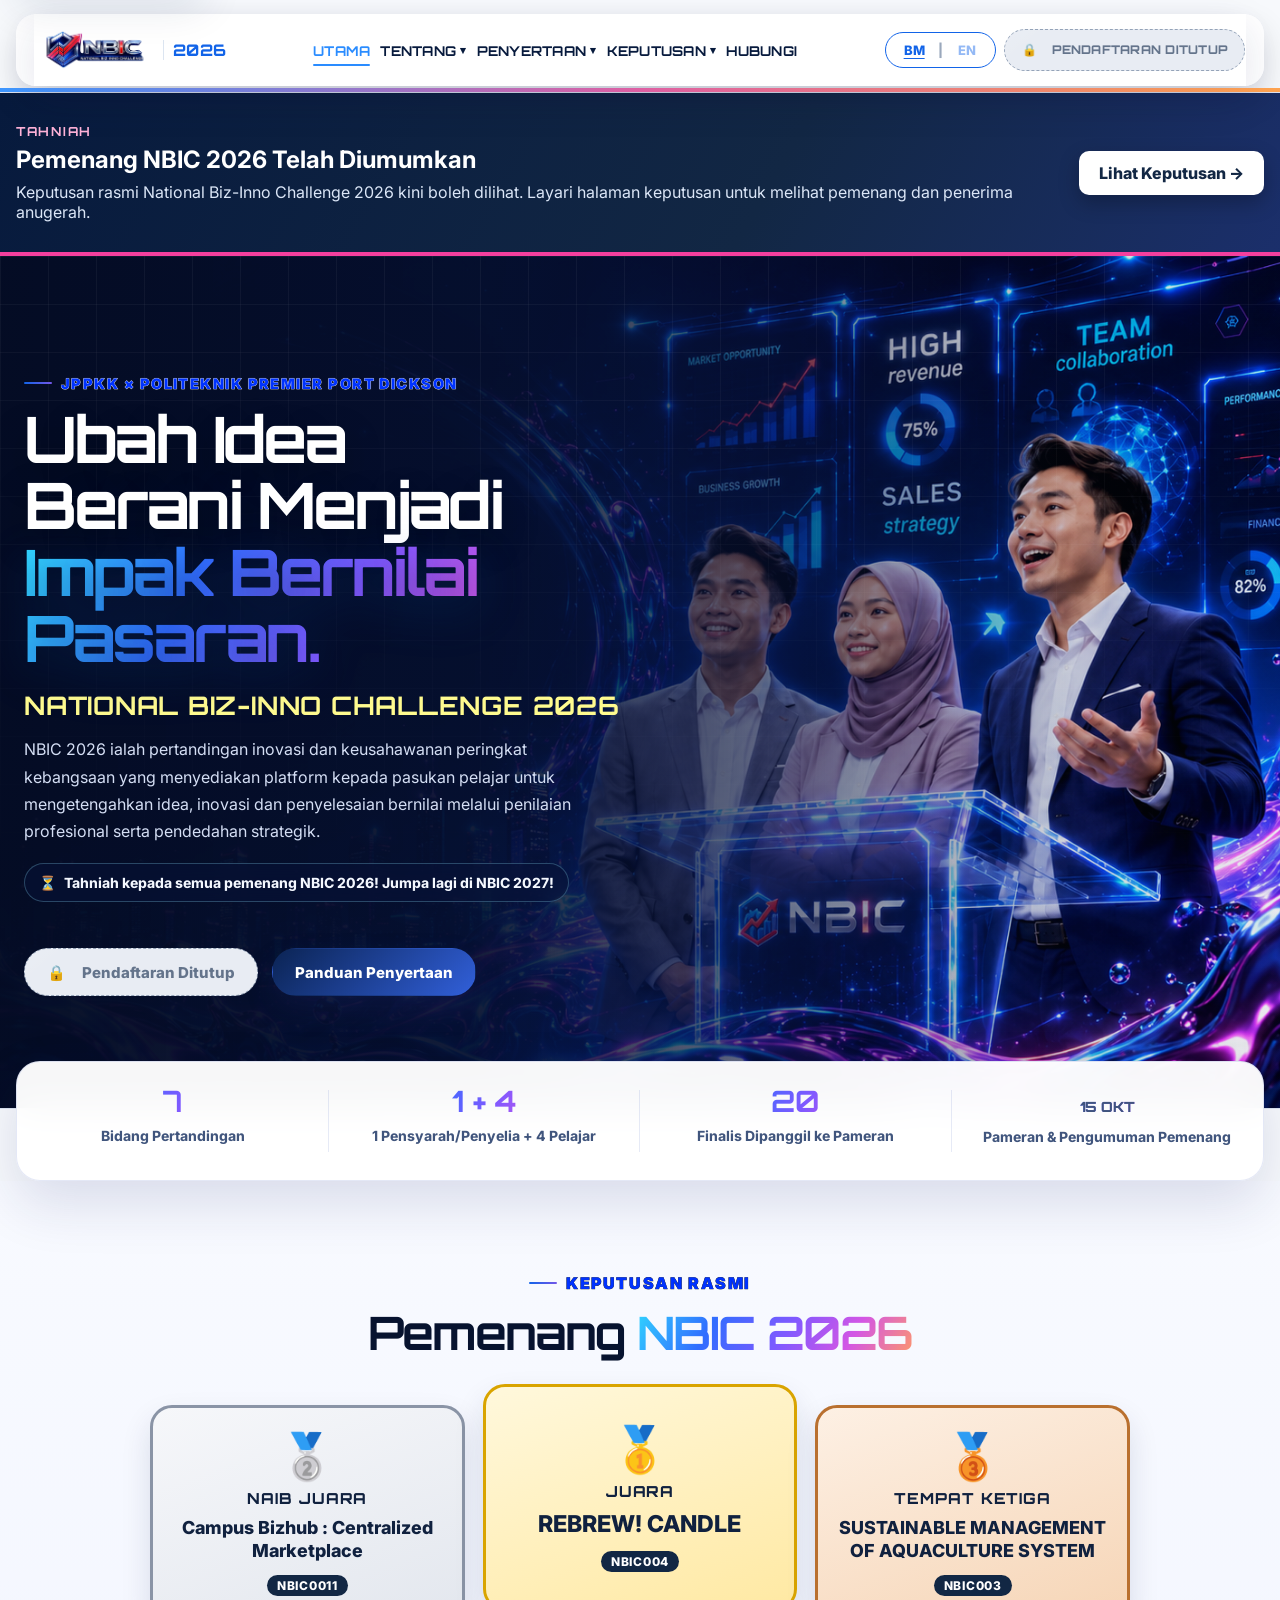
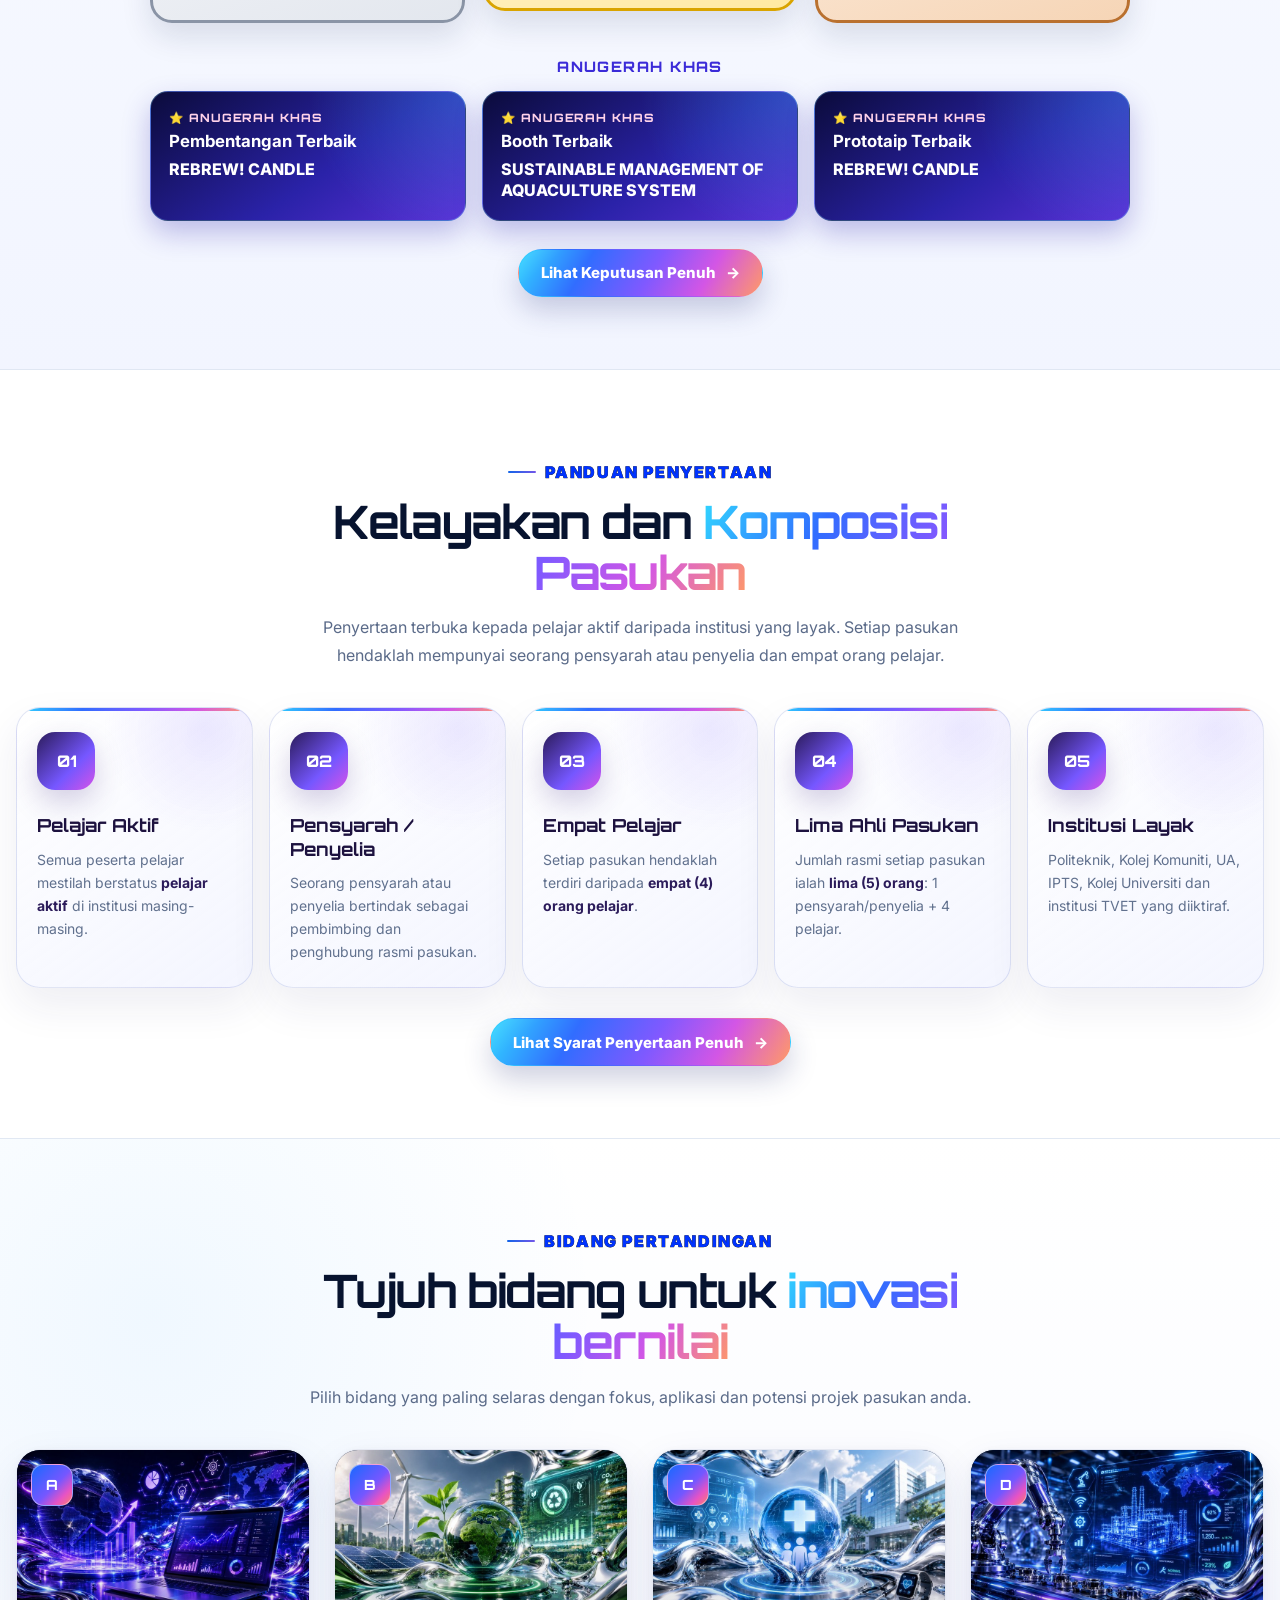
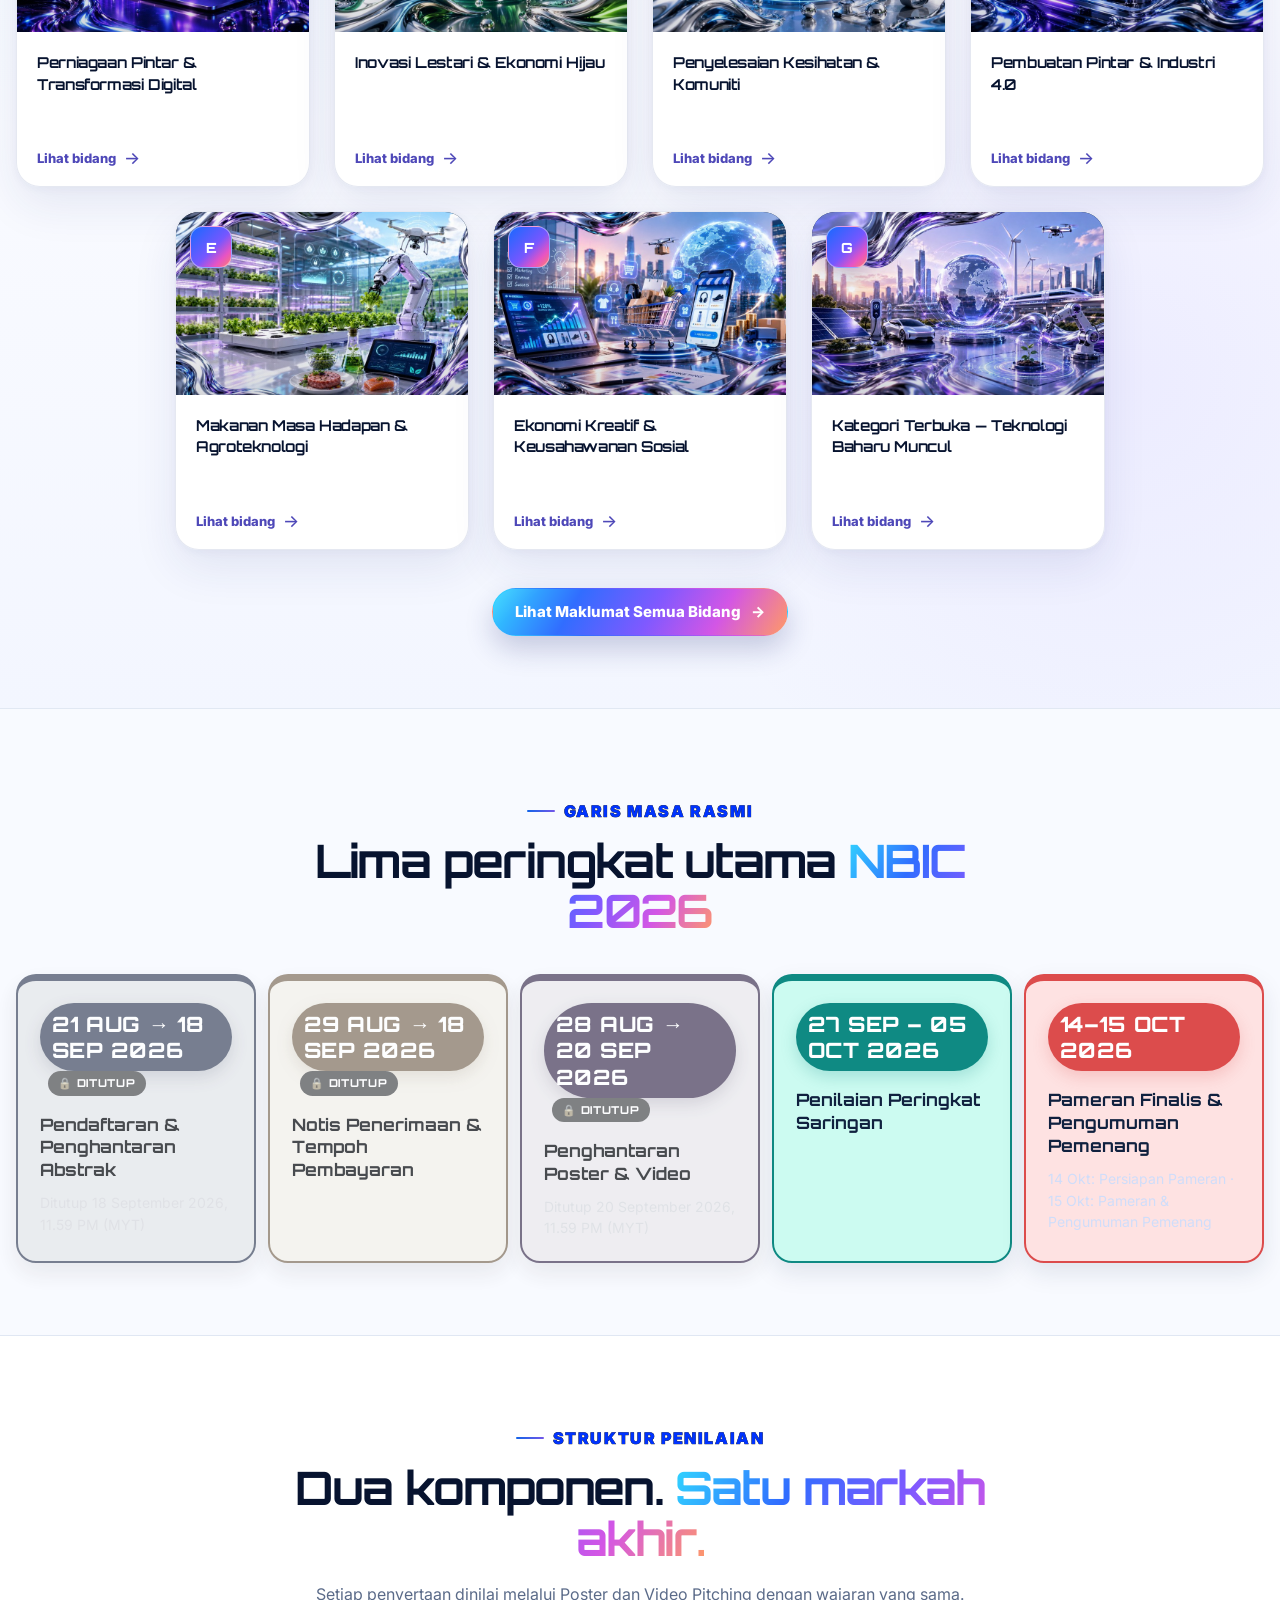
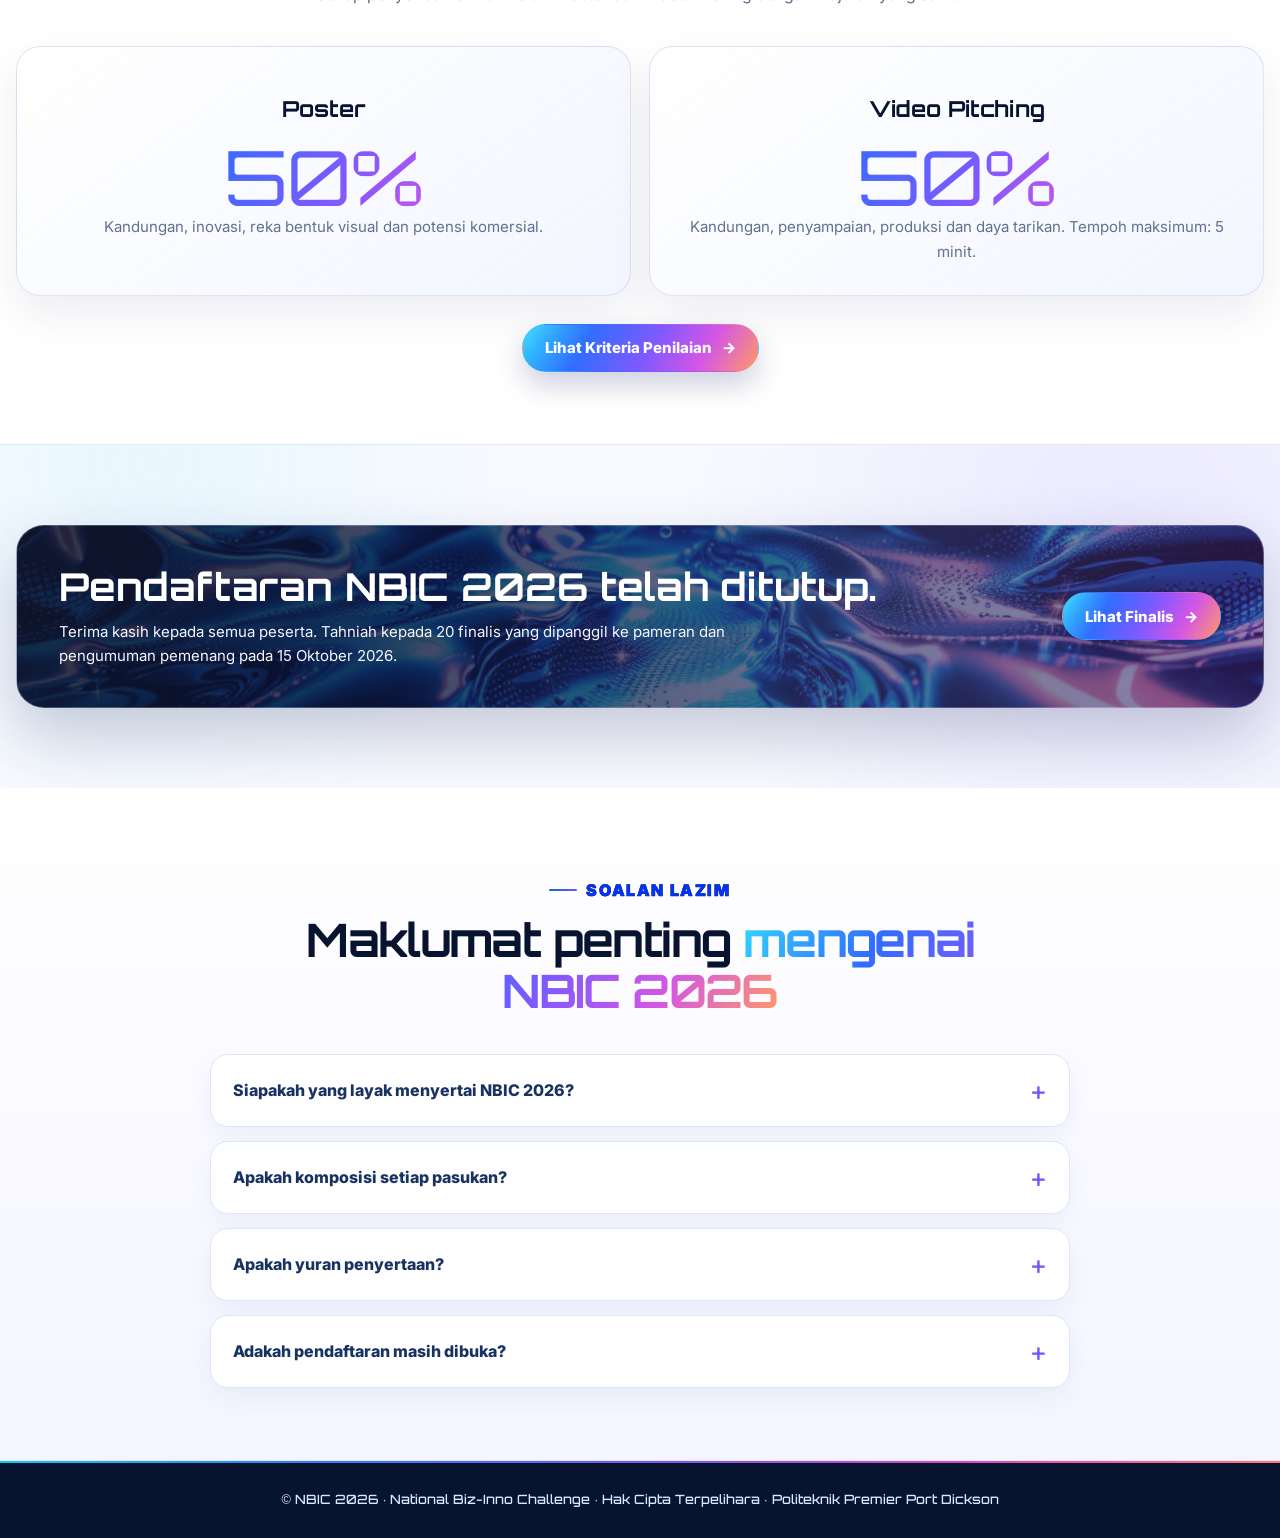
==== commit d7b4a93b: "Add files via upload" ====
--- a/index.html
+++ b/index.html
@@ -135,7 +135,7 @@
 </div>
 </header>
 <main id="main-content">
-<section class="nbic-announcement" aria-labelledby="finalist-announcement"><div class="container"><div><p class="nbic-announcement-kicker"><span class="lang-en">Congratulations</span><span class="lang-ms">Tahniah</span></p><h2 id="finalist-announcement"><span class="lang-en">NBIC 2026 Winners Announced</span><span class="lang-ms">Pemenang NBIC 2026 Telah Diumumkan</span></h2><p><span class="lang-en">Champion: REBREW! CANDLE · Runner-up: Campus Bizhub : Centralized Marketplace · Third Place: Sustainable Management of Aquaculture System.</span><span class="lang-ms">Juara: REBREW! CANDLE · Naib Juara: Campus Bizhub : Centralized Marketplace · Tempat Ketiga: Sustainable Management of Aquaculture System.</span></p></div><a href="winners.html#keputusan-rasmi"><span class="lang-en">View Results →</span><span class="lang-ms">Lihat Keputusan →</span></a></div></section>
+<section class="nbic-announcement" aria-labelledby="finalist-announcement"><div class="container"><div><p class="nbic-announcement-kicker"><span class="lang-en">Congratulations</span><span class="lang-ms">Tahniah</span></p><h2 id="finalist-announcement"><span class="lang-en">NBIC 2026 Winners Announced</span><span class="lang-ms">Pemenang NBIC 2026 Telah Diumumkan</span></h2><p><span class="lang-en">The official results of the National Biz-Inno Challenge 2026 are now available. See the winners and award recipients.</span><span class="lang-ms">Keputusan rasmi National Biz-Inno Challenge 2026 kini boleh dilihat. Layari halaman keputusan untuk melihat pemenang dan penerima anugerah.</span></p></div><a href="winners.html#keputusan-rasmi"><span class="lang-en">View Results →</span><span class="lang-ms">Lihat Keputusan →</span></a></div></section>
 <section aria-labelledby="hero-title" class="hero hero-home">
 <div class="container hero-inner">
 <div class="home-hero-copy reveal">
@@ -151,8 +151,8 @@
 </p>
 <p class="hero-deadline">
 <span aria-hidden="true">⏳</span>
-<span class="lang-ms">Tahniah kepada pemenang NBIC 2026! Juara: REBREW! CANDLE. Jumpa lagi di NBIC 2027!</span>
-<span class="lang-en">Congratulations to the NBIC 2026 winners! Champion: REBREW! CANDLE. See you at NBIC 2027!</span>
+<span class="lang-ms">Tahniah kepada semua pemenang NBIC 2026! Jumpa lagi di NBIC 2027!</span>
+<span class="lang-en">Congratulations to all NBIC 2026 winners! See you at NBIC 2027!</span>
 </p>
 <div class="hero-actions">
 <span class="btn-primary btn-closed" role="link" aria-disabled="true">
